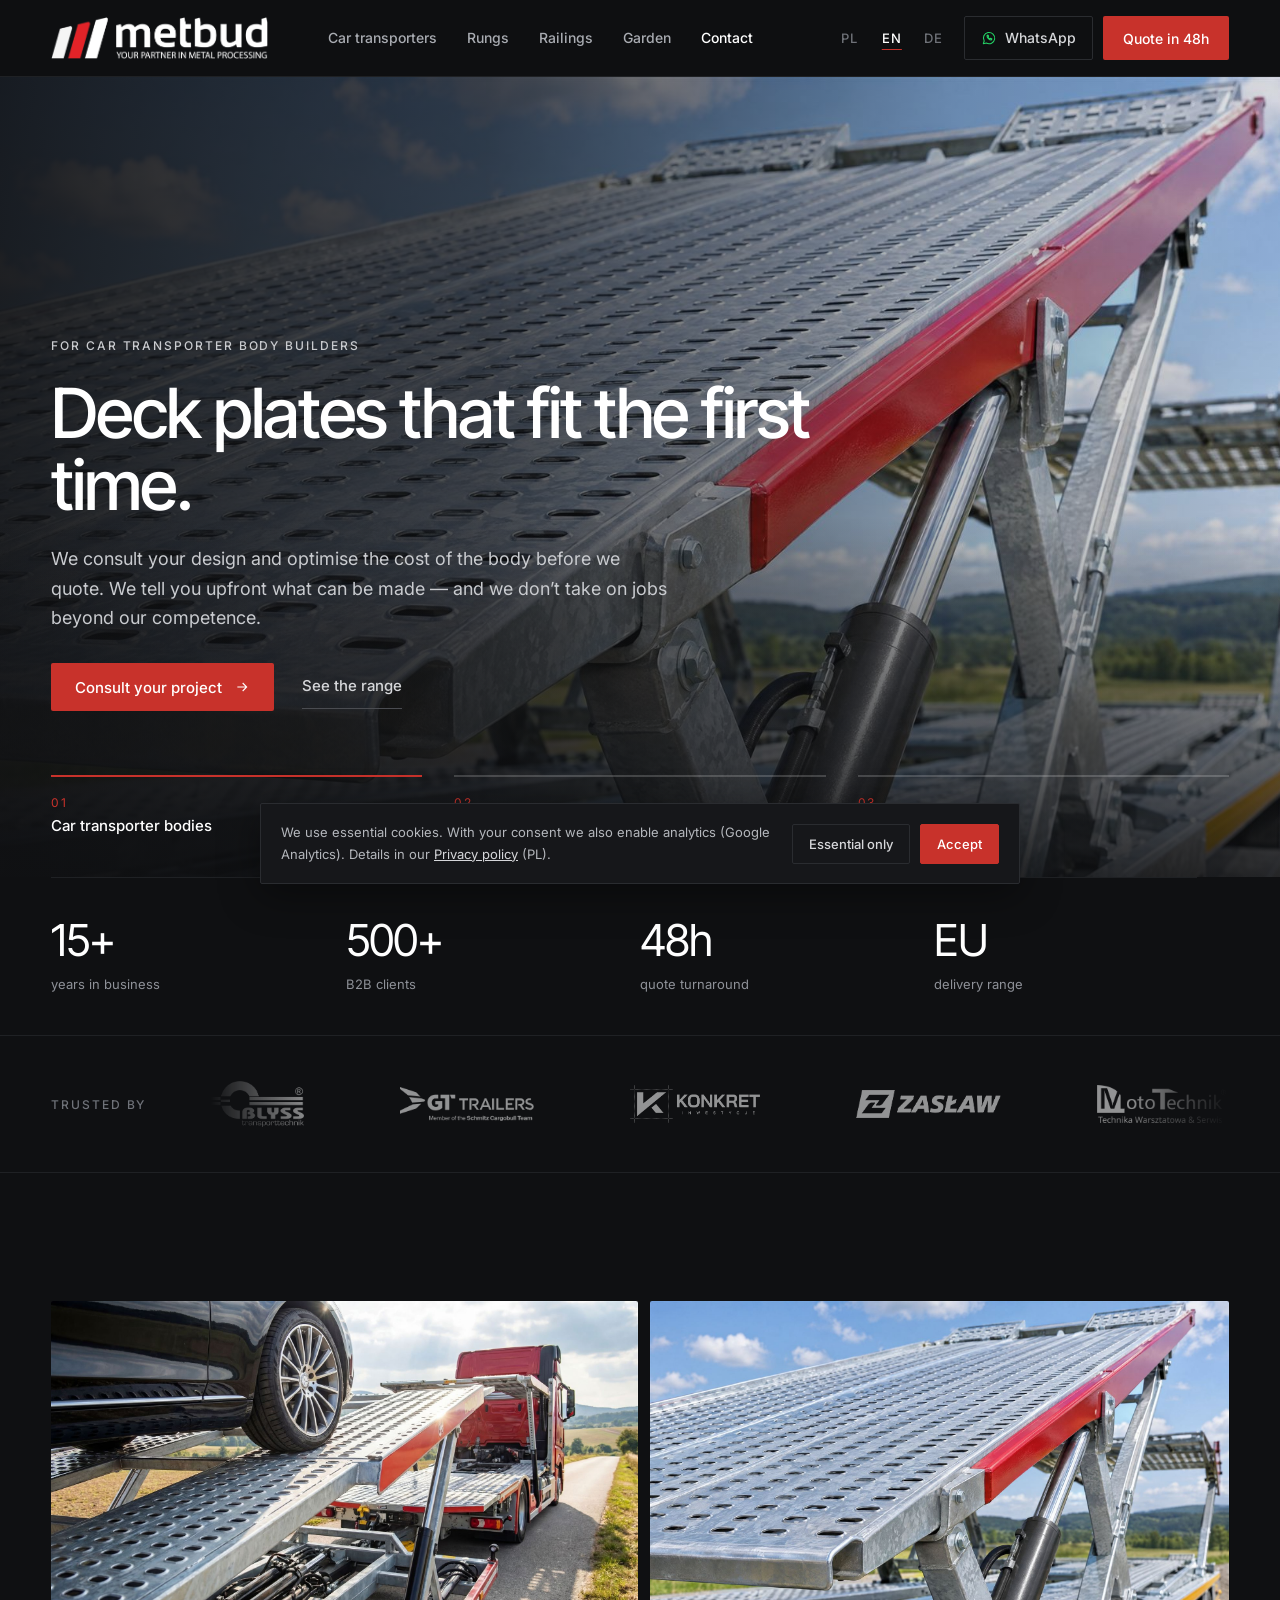
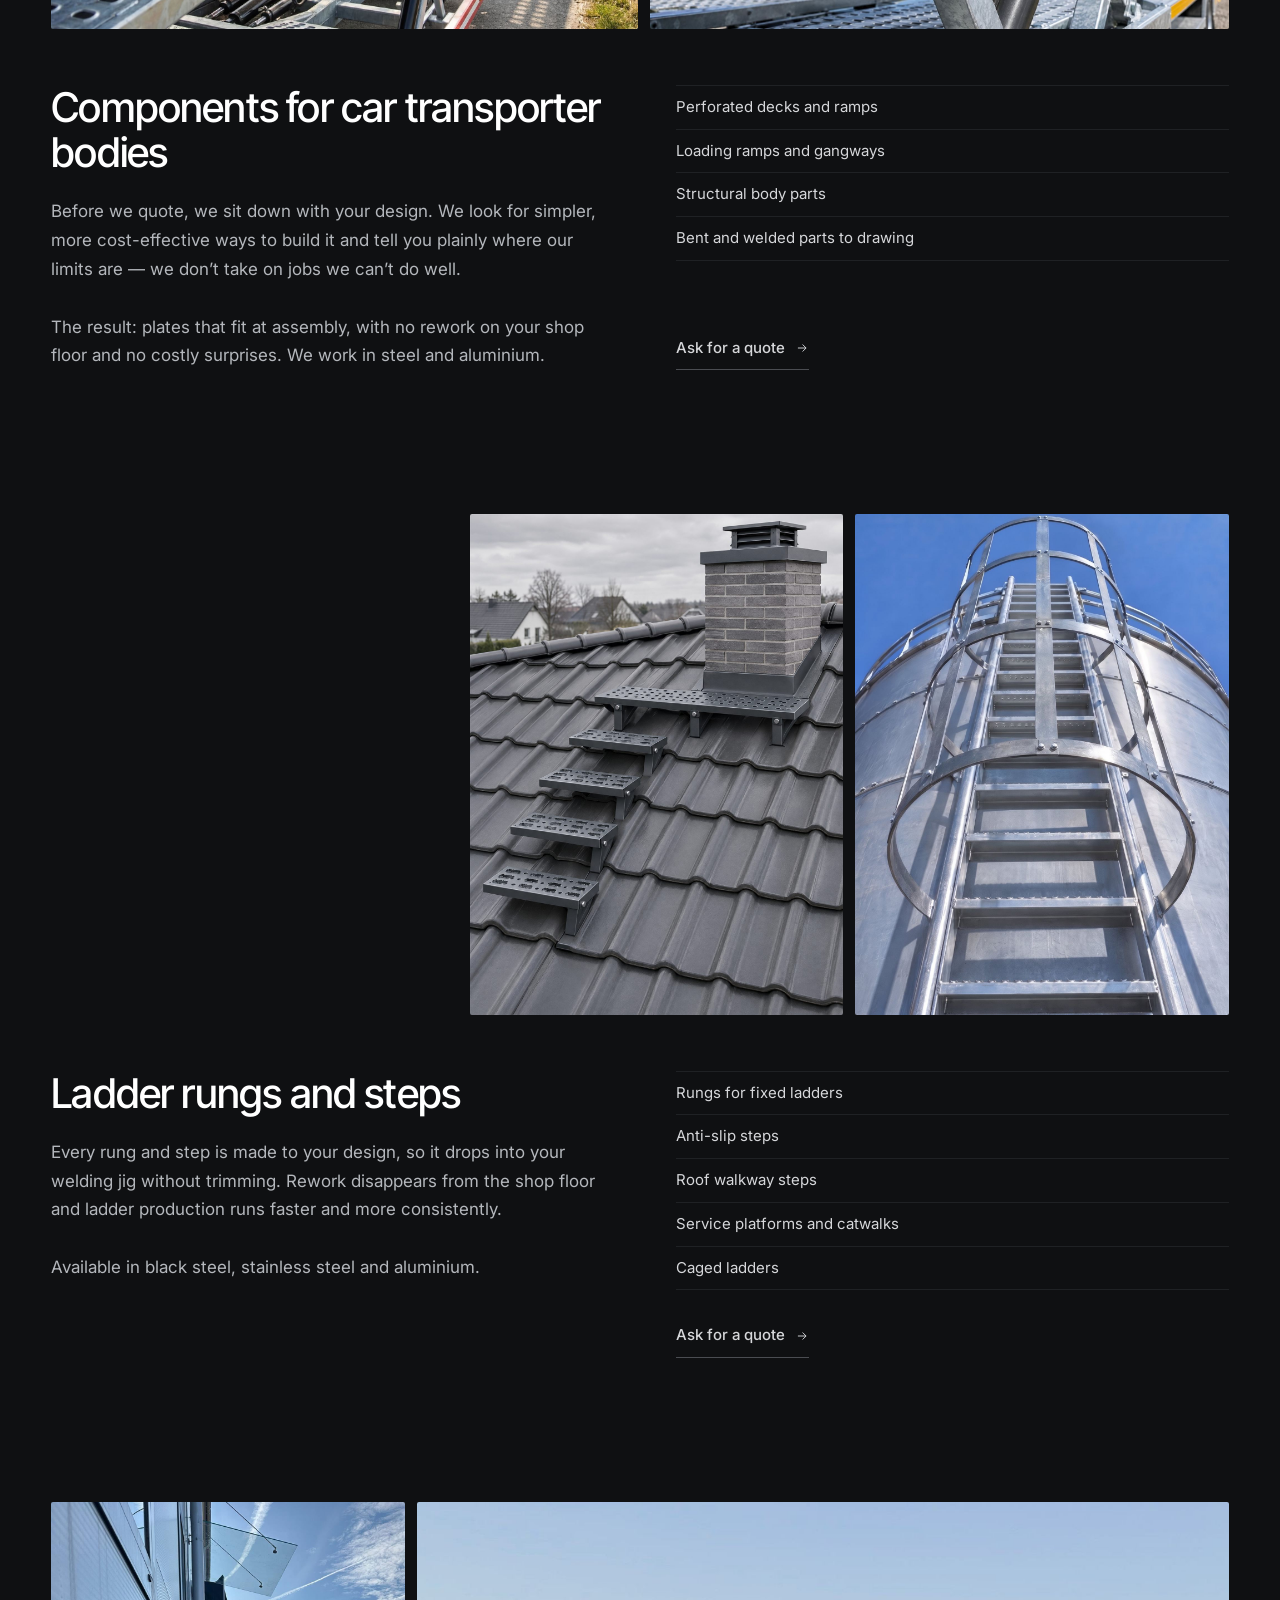
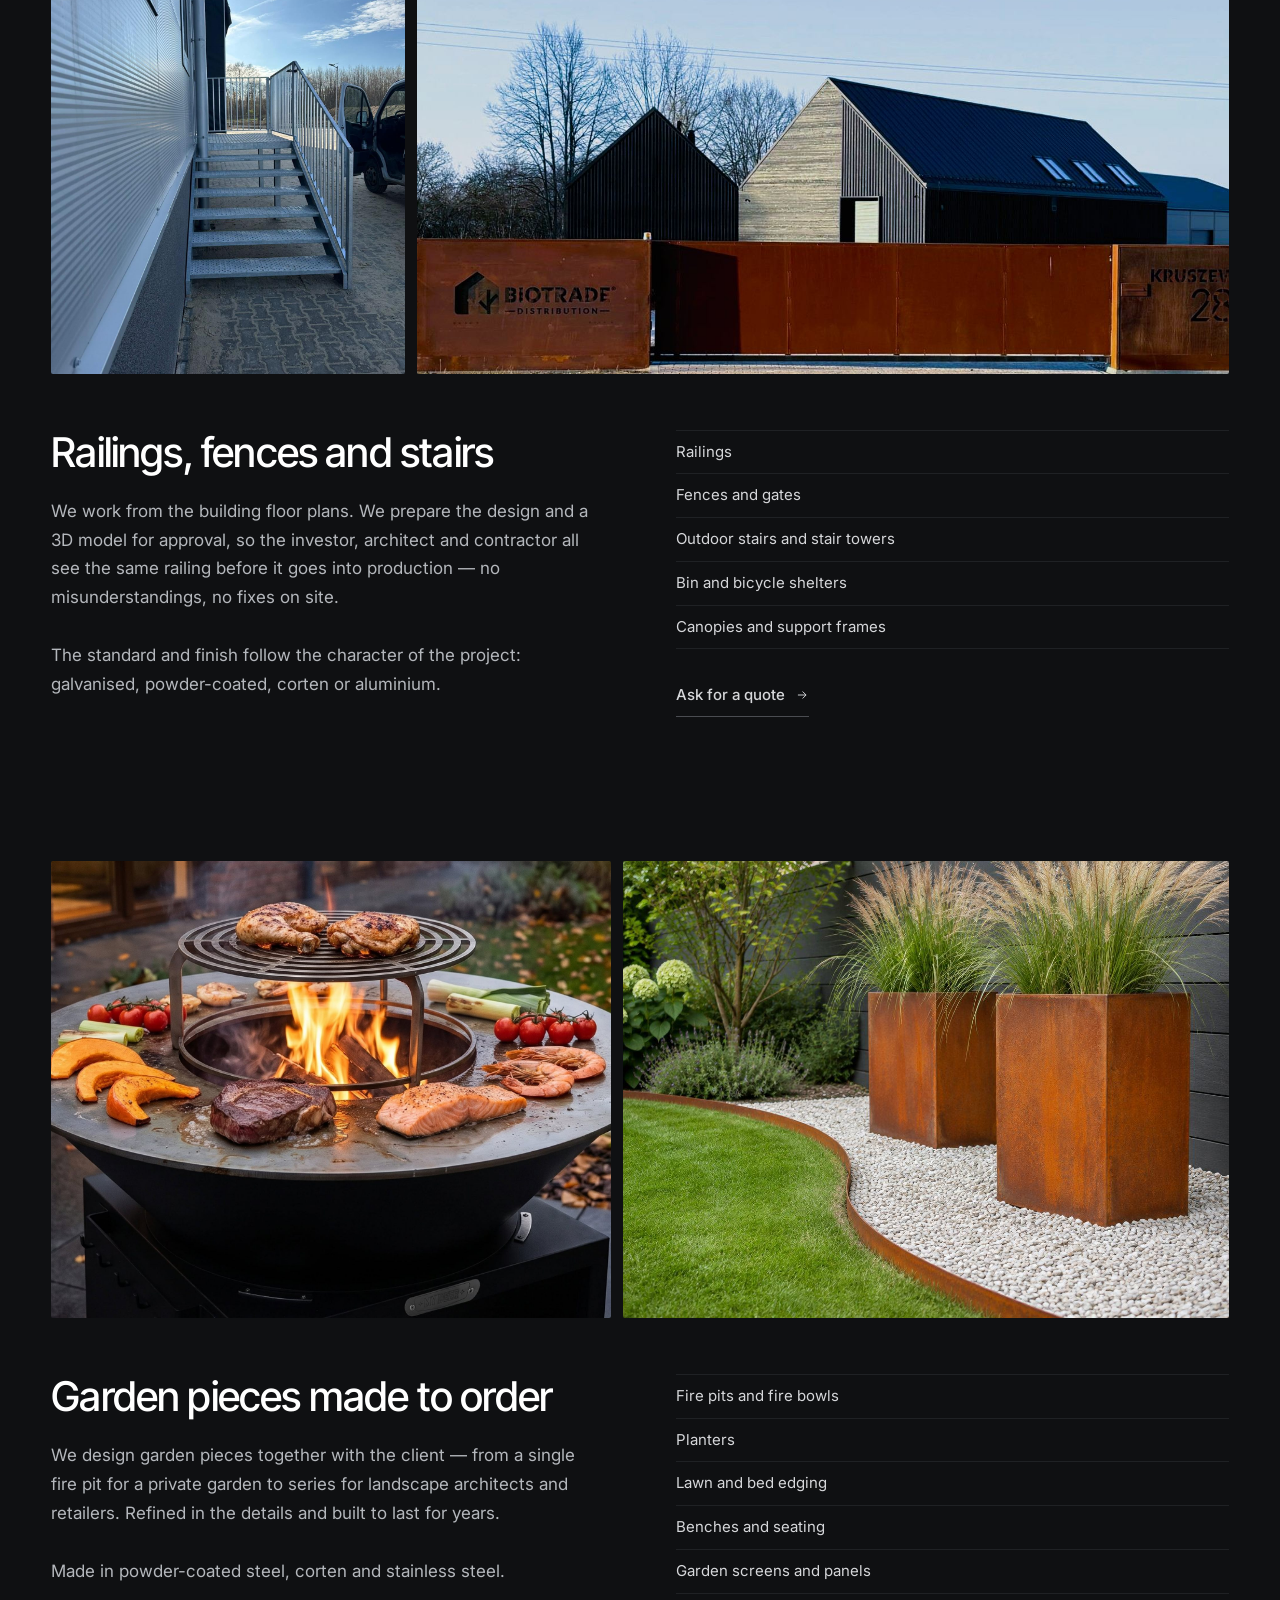
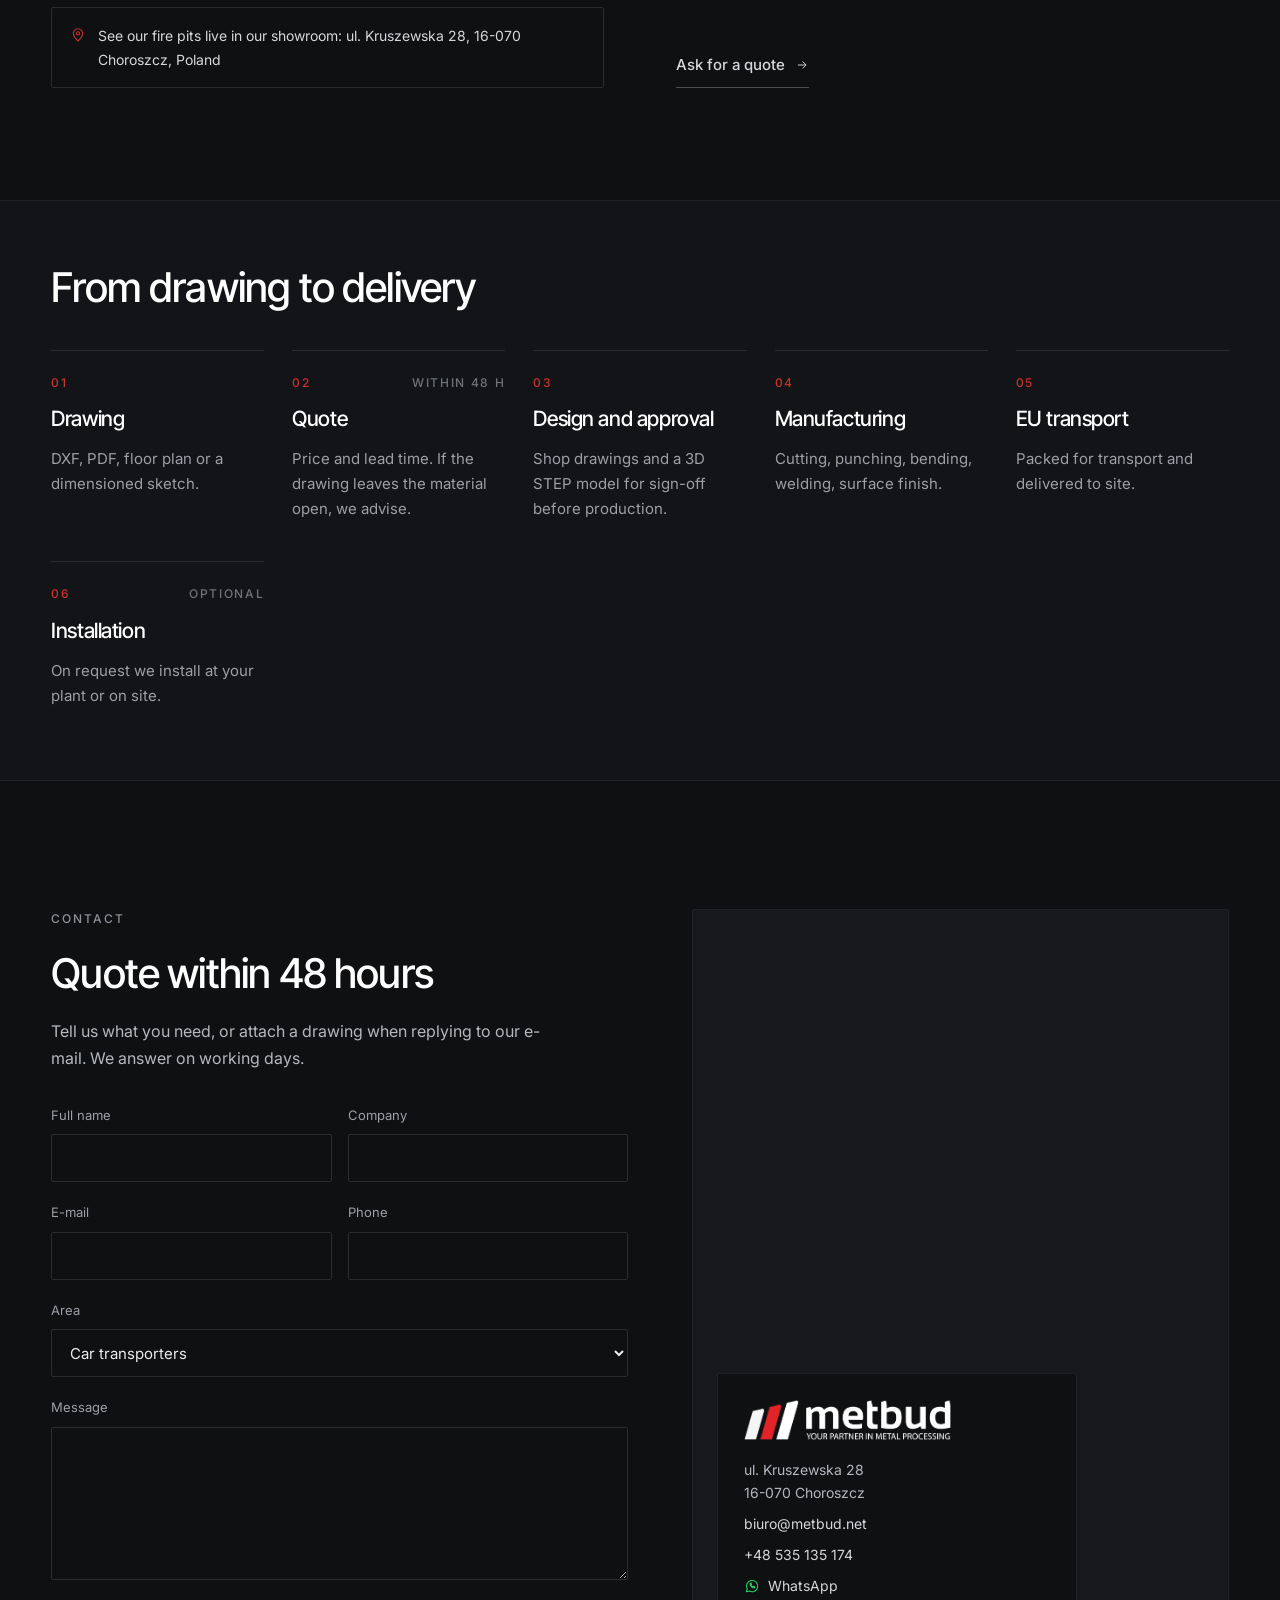
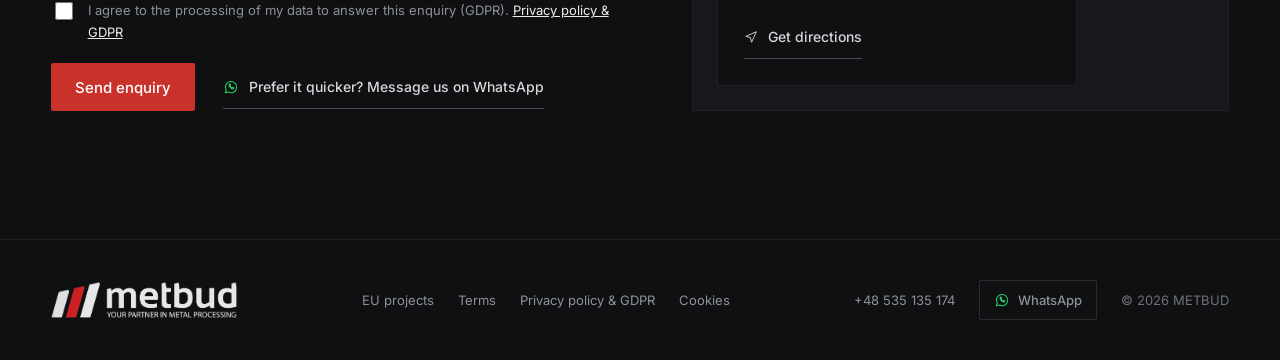
==== index.html @ e7fdaa62 "Formularz: Formspree + reCAPTCHA v3 (jak na produkcji), usun mail.php; polityka: Formspree i reCAPTC" ====
<!DOCTYPE html>
<html lang="pl">
<head>
  <meta charset="UTF-8"/>
  <!-- Google Analytics (G-5EXLF744RL) z Consent Mode: analityka uruchamia się dopiero po zgodzie w pasku cookies -->
  <script>
    window.dataLayer = window.dataLayer || [];
    function gtag(){dataLayer.push(arguments);}
    gtag('consent', 'default', {analytics_storage:'denied', ad_storage:'denied', ad_user_data:'denied', ad_personalization:'denied'});
    try { var c = JSON.parse(localStorage.getItem('metbud_consent_v1') || 'null');
      if (c) gtag('consent', 'update', {analytics_storage: c.analytics ? 'granted' : 'denied', ad_storage: c.marketing ? 'granted' : 'denied', ad_user_data: c.marketing ? 'granted' : 'denied', ad_personalization: c.marketing ? 'granted' : 'denied'}); } catch(e) {}
  </script>
  <script async src="https://www.googletagmanager.com/gtag/js?id=G-5EXLF744RL"></script>
  <script>gtag('js', new Date()); gtag('config', 'G-5EXLF744RL');</script>
  <meta name="viewport" content="width=device-width,initial-scale=1"/>
  <title>METBUD — stal i aluminium na wymiar | lawety, szczeble, balustrady</title>
  <meta name="description" content="METBUD — komponenty do zabudów autotransporterów, szczeble drabinowe i stopnie, balustrady, ogrodzenia i schody oraz akcesoria ogrodowe. Projekt, wycena w 48 h, produkcja i dostawa w UE."/>
  <link rel="canonical" href="https://www.metbud.net/"/>
  <meta property="og:title" content="METBUD — stal i aluminium na wymiar"/>
  <meta property="og:description" content="Projekt, wycena w 48 h, produkcja i dostawa w całej UE."/>
  <meta property="og:image" content="https://www.metbud.net/img/lawety-poklad.jpg"/>
  <link rel="icon" href="logo.png"/>
  <link rel="preconnect" href="https://fonts.googleapis.com"/>
  <link rel="preconnect" href="https://fonts.gstatic.com" crossorigin/>
  <link href="https://fonts.googleapis.com/css2?family=Inter:wght@400;500;600&family=Inter+Tight:wght@400;500;600&display=swap" rel="stylesheet"/>
  <link rel="stylesheet" href="assets/site.css"/>
  <script src="https://www.google.com/recaptcha/api.js?render=6Lc7iJosAAAAANJrTwhUwgh5ShpbqTwcuyPY5LGL" async defer></script>
</head>
<body>
<a class="skip" href="#main">Przejdź do treści</a>

<svg width="0" height="0" style="position:absolute" aria-hidden="true">
  <symbol id="i-wa" viewBox="0 0 24 24"><g fill="none" stroke="#25D366" stroke-width="1.6" stroke-linejoin="round"><path d="M3.5 20.5l1.3-4A8.5 8.5 0 1 1 8 19.6z"/><path d="M9 8.6c0 3 3.4 6.4 6.4 6.4l1-1.5-2-1-1 1c-1-.4-2.6-2-3-3l1-1-1-2z"/></g></symbol>
  <symbol id="i-arr" viewBox="0 0 24 24"><path d="M5 12h14M13 6l6 6-6 6" fill="none" stroke="currentColor" stroke-width="1.6"/></symbol>
</svg>

<header class="hdr">
  <div class="wrap hdr-in">
    <a href="#top" class="hdr-logo" aria-label="METBUD"><img src="img/metbud-logo-tagline.png" alt="METBUD — Your partner in metal processing" width="946" height="183"/></a>
    <nav class="nav" id="nav" aria-label="Menu">
      <a href="#lawety" data-i="nav1">Lawety</a>
      <a href="#szczeble" data-i="nav2">Szczeble</a>
      <a href="#balustrady" data-i="nav3">Balustrady</a>
      <a href="#ogrod" data-i="nav5">Ogród</a>
      <a href="#kontakt" data-i="nav4">Kontakt</a>
    </nav>
    <div class="hdr-actions">
      <div class="langs" role="group" aria-label="Język / Language">
        <button type="button" data-lang="PL" aria-pressed="true">PL</button>
        <button type="button" data-lang="EN" aria-pressed="false">EN</button>
        <button type="button" data-lang="DE" aria-pressed="false">DE</button>
      </div>
      <a href="https://wa.me/48535135174" target="_blank" rel="noopener" class="wa" aria-label="WhatsApp"><svg class="ico-wa" aria-hidden="true"><use href="#i-wa"/></svg><span>WhatsApp</span></a>
      <a href="#kontakt" class="btn" data-i="cta">Wycena 48h</a>
      <button type="button" class="burger" id="burger" aria-expanded="false" aria-controls="nav" aria-label="Menu">
        <svg width="18" height="18" viewBox="0 0 24 24" aria-hidden="true"><path d="M4 7h16M4 12h16M4 17h16" stroke="currentColor" stroke-width="1.6"/></svg>
      </button>
    </div>
  </div>
</header>

<main id="main">

<!-- HERO: slider z USP dla trzech branż -->
<section id="top" class="hero" aria-roledescription="carousel">
  <img class="hero-img on" src="img/lawety-poklad.jpg" alt="" style="object-position:center 55%" data-i-alt="hero.0.alt"/>
  <img class="hero-img" src="img/balustrady-schody.jpg" alt="" style="object-position:center 62%" data-i-alt="hero.1.alt" loading="lazy"/>
  <img class="hero-img" src="img/szczeble-drabina.jpg" alt="" style="object-position:center 40%" data-i-alt="hero.2.alt" loading="lazy"/>
  <div class="hero-sh1"></div><div class="hero-sh2"></div>
  <div class="wrap hero-in">
    <div class="slides">
      <div class="slide on" id="slide-0" role="tabpanel" aria-labelledby="tab-0">
        <div class="label" data-i="hero.0.for">Dla producentów zabudów autotransporterów</div>
        <h1 data-i="hero.0.h">Blachy, które pasują za pierwszym razem.</h1>
        <p data-i="hero.0.p">Konsultujemy projekt i optymalizujemy koszt zabudowy, zanim przygotujemy wycenę. Mówimy wprost, co da się wykonać — i nie bierzemy zleceń, które wykraczają poza nasze kompetencje.</p>
        <div class="slide-cta"><a href="#kontakt" class="btn"><span data-i="hero.0.cta">Skonsultuj projekt</span><svg width="16" height="16" aria-hidden="true"><use href="#i-arr"/></svg></a><a href="#lawety" class="lnk" data-i="cta3">Zobacz ofertę</a></div>
      </div>
      <div class="slide" id="slide-1" role="tabpanel" aria-labelledby="tab-1" aria-hidden="true">
        <div class="label" data-i="hero.1.for">Dla deweloperów i generalnych wykonawców</div>
        <h2 class="h1like" style="max-width:900px;font-size:clamp(38px,5.4vw,84px);line-height:1.04;letter-spacing:-.03em" data-i="hero.1.h">Bez niedopowiedzeń między projektem a budową.</h2>
        <p data-i="hero.1.p">Z rzutów budynku przygotowujemy projekt balustrad, schodów i klatek schodowych oraz model 3D (STEP) do akceptacji. Wszyscy widzą to samo, zanim cokolwiek trafi do produkcji.</p>
        <div class="slide-cta"><a href="#kontakt" class="btn" tabindex="-1"><span data-i="hero.1.cta">Wyślij rzuty budynku</span><svg width="16" height="16" aria-hidden="true"><use href="#i-arr"/></svg></a><a href="#balustrady" class="lnk" tabindex="-1" data-i="cta3">Zobacz ofertę</a></div>
      </div>
      <div class="slide" id="slide-2" role="tabpanel" aria-labelledby="tab-2" aria-hidden="true">
        <div class="label" data-i="hero.2.for">Dla producentów drabin, podestów i zbiorników</div>
        <h2 style="max-width:900px;font-size:clamp(38px,5.4vw,84px);line-height:1.04;letter-spacing:-.03em" data-i="hero.2.h">Stopnie gotowe pod Twój szablon spawalniczy.</h2>
        <p data-i="hero.2.p">Szczeble i stopnie robimy na wymiar Twojego projektu. Dojeżdżają gotowe do montażu — bez docinania i obróbki na hali, więc produkcja drabin idzie szybciej.</p>
        <div class="slide-cta"><a href="#kontakt" class="btn" tabindex="-1"><span data-i="hero.2.cta">Wyślij rysunek</span><svg width="16" height="16" aria-hidden="true"><use href="#i-arr"/></svg></a><a href="#szczeble" class="lnk" tabindex="-1" data-i="cta3">Zobacz ofertę</a></div>
      </div>
    </div>
    <div class="tabs" role="tablist" aria-label="Branże">
      <button type="button" class="tab" role="tab" id="tab-0" aria-controls="slide-0" aria-selected="true"><span class="n">01</span><span class="t" data-i="hero.0.tab">Zabudowy autotransporterów</span></button>
      <button type="button" class="tab" role="tab" id="tab-1" aria-controls="slide-1" aria-selected="false"><span class="n">02</span><span class="t" data-i="hero.1.tab">Balustrady dla deweloperów</span></button>
      <button type="button" class="tab" role="tab" id="tab-2" aria-controls="slide-2" aria-selected="false"><span class="n">03</span><span class="t" data-i="hero.2.tab">Szczeble i stopnie</span></button>
    </div>
  </div>
</section>

<!-- STATS -->
<section class="stats" aria-label="METBUD w liczbach">
  <div class="wrap stats-g">
    <div class="stat"><b data-i="stats.0.n">15+</b><span data-i="stats.0.l">lat na rynku</span></div>
    <div class="stat"><b data-i="stats.1.n">500+</b><span data-i="stats.1.l">klientów B2B</span></div>
    <div class="stat"><b data-i="stats.2.n">48h</b><span data-i="stats.2.l">czas wyceny</span></div>
    <div class="stat"><b data-i="stats.3.n">UE</b><span data-i="stats.3.l">zasięg dostaw</span></div>
  </div>
</section>

<!-- PARTNERS -->
<section class="partners" aria-labelledby="trust-lbl">
  <div class="wrap partners-in">
    <div class="label" id="trust-lbl" data-i="trust">Zaufali nam</div>
    <div class="marquee">
      <ul id="logos">
        <li><img src="img/partnerzy/blyss.png" alt="Blyss Transporttechnik" style="height:46px"/></li>
        <li><img src="img/partnerzy/gt-trailers.png" alt="GT Trailers" style="height:34px"/></li>
        <li><img src="img/partnerzy/konkret.png" alt="Konkret Inwestycje" style="height:38px"/></li>
        <li><img src="img/partnerzy/zaslaw.png" alt="Zasław" style="height:28px"/></li>
        <li><img src="img/partnerzy/mototechnik.png" alt="MotoTechnik" style="height:38px"/></li>
        <li><img src="img/partnerzy/biotrade.png" alt="Biotrade Distribution" style="height:34px"/></li>
        <li><img src="img/partnerzy/m-development.png" alt="M Development" style="height:28px"/></li>
        <li><img src="img/partnerzy/mydeer.png" alt="My Deer" style="height:34px"/></li>
      </ul>
    </div>
  </div>
</section>

<!-- OFERTA: LAWETY -->
<section id="lawety" class="offer wrap" aria-labelledby="h-lawety">
  <div class="offer-row">
    <div class="pics" style="flex:0 1 1792px">
      <div class="pic" style="flex:1.791 1 0;aspect-ratio:1.791"><img src="img/lawety-najazd.jpg" alt="Perforowany najazd autotransportera z kołem auta na pokładzie" data-i-alt="o1.alt1" loading="lazy"/></div>
      <div class="pic" style="flex:1.768 1 0;aspect-ratio:1.768"><img src="img/lawety-poklad.jpg" alt="Zbliżenie podniesionego pokładu autotransportera z ocynkowanych blach perforowanych z giętą krawędzią" data-i-alt="o1.alt2" loading="lazy"/></div>
    </div>
    <div class="offer-txt">
      <div class="offer-a">
        <h2 class="h2" id="h-lawety" data-i="o1.title">Komponenty do zabudów autotransporterów</h2>
        <p style="white-space:pre-line" data-i="o1.lead">Zanim przygotujemy wycenę, siadamy do projektu. Sprawdzamy, co da się wykonać prościej i taniej, i mówimy wprost, gdzie są granice naszych możliwości — dlatego nie bierzemy zleceń, których nie zrobimy dobrze.

Efekt: blachy pasują przy montażu, bez poprawek na hali i bez kosztownych niespodzianek. Pracujemy w stali i aluminium.</p>
      </div>
      <div class="offer-b">
        <ul class="items" data-list="o1.items">
          <li>Pokłady i najazdy z blach perforowanych</li><li>Rampy i trapy</li><li>Elementy konstrukcyjne zabudowy</li><li>Części gięte i spawane na rysunek</li>
        </ul>
        <a href="#kontakt" class="lnk" data-seg="Lawety i autotransportery"><span data-i="ask">Zapytaj o wycenę</span><svg width="14" height="14" aria-hidden="true"><use href="#i-arr"/></svg></a>
      </div>
    </div>
  </div>
</section>

<!-- OFERTA: SZCZEBLE -->
<section id="szczeble" class="offer rev wrap" aria-labelledby="h-szczeble">
  <div class="offer-row">
    <div class="pics" style="flex:0 1 759px">
      <div class="pic" style="flex:.7467 1 0;aspect-ratio:.7467"><img src="img/szczeble-stopnie-dach.jpg" alt="Stopnie kominiarskie i ława kominiarska z blachy antypoślizgowej na dachu przy kominie" data-i-alt="o2.alt1" loading="lazy"/></div>
      <div class="pic" style="flex:.7467 1 0;aspect-ratio:.7467"><img src="img/szczeble-drabina.jpg" alt="Przemysłowa drabina z koszem i tłoczonymi szczeblami antypoślizgowymi na silosie" data-i-alt="o2.alt2" loading="lazy"/></div>
    </div>
    <div class="offer-txt">
      <div class="offer-a">
        <h2 class="h2" id="h-szczeble" data-i="o2.title">Szczeble drabinowe i stopnie</h2>
        <p style="white-space:pre-line" data-i="o2.lead">Każdy szczebel i stopień robimy na wymiar Twojego projektu, tak by pasował do szablonu spawalniczego bez docinania. Na hali odpada obróbka, a produkcja drabin idzie szybciej i powtarzalnie.

Wykonujemy je ze stali czarnej, nierdzewnej i aluminium.</p>
      </div>
      <div class="offer-b">
        <ul class="items" data-list="o2.items">
          <li>Szczeble do drabin pionowych</li><li>Stopnie antypoślizgowe</li><li>Stopnie kominiarskie</li><li>Podesty i kładki serwisowe</li><li>Drabiny z koszem</li>
        </ul>
        <a href="#kontakt" class="lnk" data-seg="Szczeble i podesty"><span data-i="ask">Zapytaj o wycenę</span><svg width="14" height="14" aria-hidden="true"><use href="#i-arr"/></svg></a>
      </div>
    </div>
  </div>
</section>

<!-- OFERTA: BALUSTRADY -->
<section id="balustrady" class="offer wrap" aria-labelledby="h-balustrady">
  <div class="offer-row">
    <div class="pics" style="flex:0 1 1248px">
      <div class="pic" style="flex:.75 1 0;aspect-ratio:.75"><img src="img/balustrady-schody.jpg" alt="Ocynkowane schody zewnętrzne z balustradą przy budynku" data-i-alt="o3.alt1" loading="lazy"/></div>
      <div class="pic" style="flex:1.723 1 0;aspect-ratio:1.723"><img src="img/balustrady-ogrodzenie.jpg" alt="Ogrodzenie i brama przesuwna ze stali corten" data-i-alt="o3.alt2" loading="lazy"/></div>
    </div>
    <div class="offer-txt">
      <div class="offer-a">
        <h2 class="h2" id="h-balustrady" data-i="o3.title">Balustrady, ogrodzenia i schody</h2>
        <p style="white-space:pre-line" data-i="o3.lead">Pracujemy na rzutach budynku. Przygotowujemy projekt i model 3D do akceptacji, więc inwestor, architekt i wykonawca widzą tę samą balustradę, zanim trafi do produkcji — bez niedopowiedzeń i poprawek na budowie.

Standard i wykończenie dobieramy do charakteru inwestycji: stal ocynkowana, malowana proszkowo, corten lub aluminium.</p>
      </div>
      <div class="offer-b">
        <ul class="items" data-list="o3.items">
          <li>Balustrady</li><li>Ogrodzenia i bramy</li><li>Schody zewnętrzne i klatki schodowe</li><li>Wiaty śmietnikowe i rowerowe</li><li>Daszki i konstrukcje wsporcze</li>
        </ul>
        <a href="#kontakt" class="lnk" data-seg="Balustrady i schody"><span data-i="ask">Zapytaj o wycenę</span><svg width="14" height="14" aria-hidden="true"><use href="#i-arr"/></svg></a>
      </div>
    </div>
  </div>
</section>

<!-- OFERTA: OGRÓD -->
<section id="ogrod" class="offer rev wrap" aria-labelledby="h-ogrod">
  <div class="offer-row">
    <div class="pics" style="flex:0 1 1442px">
      <div class="pic" style="flex:1.226 1 0;aspect-ratio:1.226"><img src="img/ogrod-palenisko.jpg" alt="Palenisko MyDeer z płytą grillową i rusztem, z ogniem i potrawami na płycie" data-i-alt="o4.alt1" loading="lazy"/></div>
      <div class="pic" style="flex:1.327 1 0;aspect-ratio:1.327"><img src="img/ogrod-donice.jpg" alt="Donice i obrzeże trawnika z cortenu w nowoczesnym ogrodzie" data-i-alt="o4.alt2" loading="lazy"/></div>
    </div>
    <div class="offer-txt">
      <div class="offer-a">
        <h2 class="h2" id="h-ogrod" data-i="o4.title">Akcesoria ogrodowe na zamówienie</h2>
        <p style="white-space:pre-line" data-i="o4.lead">Elementy ogrodowe projektujemy razem z klientem — od pojedynczego paleniska do prywatnego ogrodu po serie dla architektów krajobrazu i sklepów. Dopracowane w detalu i robione z myślą o latach użytkowania.

Wykonujemy je ze stali malowanej proszkowo, cortenu i stali nierdzewnej.</p>
        <div class="note"><svg width="16" height="16" viewBox="0 0 24 24" fill="none" stroke="#C8322B" stroke-width="1.6" aria-hidden="true" style="flex:none;margin-top:3px"><path d="M12 21s-7-6.2-7-11.5A7 7 0 0 1 19 9.5C19 14.8 12 21 12 21z"/><circle cx="12" cy="9.5" r="2.5"/></svg><span data-i="o4.note">Paleniska zobaczysz na żywo w naszym showroomie: ul. Kruszewska 28, 16-070 Choroszcz</span></div>
      </div>
      <div class="offer-b">
        <ul class="items" data-list="o4.items">
          <li>Paleniska i misy ogniowe</li><li>Donice</li><li>Obrzeża trawnikowe i rabatowe</li><li>Ławy i siedziska</li><li>Osłony i panele ogrodowe</li>
        </ul>
        <a href="#kontakt" class="lnk" data-seg="Ogród i corten"><span data-i="ask">Zapytaj o wycenę</span><svg width="14" height="14" aria-hidden="true"><use href="#i-arr"/></svg></a>
      </div>
    </div>
  </div>
</section>

<!-- PROCES -->
<section class="process" aria-labelledby="h-proc">
  <div class="wrap">
    <h2 class="h2" id="h-proc" data-i="procH">Od rysunku do dostawy</h2>
    <ol class="steps">
      <li class="step"><div class="step-top"><span class="n">01</span><span class="tm" data-i="proc.0.time"></span></div><h3 data-i="proc.0.h">Rysunek</h3><p data-i="proc.0.d">DXF, PDF, rzut budynku lub szkic z wymiarami.</p></li>
      <li class="step"><div class="step-top"><span class="n">02</span><span class="tm" data-i="proc.1.time">do 48 h</span></div><h3 data-i="proc.1.h">Wycena</h3><p data-i="proc.1.d">Cena i termin. Jeśli rysunek nie określa materiału — doradzimy.</p></li>
      <li class="step"><div class="step-top"><span class="n">03</span><span class="tm" data-i="proc.2.time"></span></div><h3 data-i="proc.2.h">Projekt i akceptacja</h3><p data-i="proc.2.d">Projekt warsztatowy i model 3D (STEP) do zatwierdzenia przed produkcją.</p></li>
      <li class="step"><div class="step-top"><span class="n">04</span><span class="tm" data-i="proc.3.time"></span></div><h3 data-i="proc.3.h">Wykonanie</h3><p data-i="proc.3.d">Cięcie, perforacja, gięcie, spawanie, wykończenie powierzchni.</p></li>
      <li class="step"><div class="step-top"><span class="n">05</span><span class="tm" data-i="proc.4.time"></span></div><h3 data-i="proc.4.h">Transport UE</h3><p data-i="proc.4.d">Pakowanie pod transport i dostawa na miejsce.</p></li>
      <li class="step"><div class="step-top"><span class="n">06</span><span class="tm" data-i="proc.5.time">opcjonalnie</span></div><h3 data-i="proc.5.h">Montaż</h3><p data-i="proc.5.d">Na życzenie montujemy u klienta lub na budowie.</p></li>
    </ol>
  </div>
</section>

<!-- KONTAKT: formularz (mail.php, bez zmian w konfiguracji) + mapa -->
<section id="kontakt" class="contact wrap" aria-labelledby="h-kontakt">
  <div class="contact-row">
    <div class="contact-a">
      <div class="label" data-i="nav4">Kontakt</div>
      <h2 class="h2" id="h-kontakt" data-i="formH">Wycena w 48 godzin</h2>
      <p data-i="formP">Opisz, czego potrzebujesz, lub dołącz rysunek w odpowiedzi na nasz e-mail. Odpowiadamy w dni robocze.</p>
      <form id="cform" class="form" onsubmit="submitForm(event)" novalidate>
        <label class="ff"><span data-i="fName">Imię i nazwisko</span><input type="text" name="name" autocomplete="name" required/></label>
        <label class="ff"><span data-i="fCompany">Firma</span><input type="text" name="company" autocomplete="organization" required/></label>
        <label class="ff"><span>E-mail</span><input type="email" name="email" autocomplete="email" required/></label>
        <label class="ff"><span data-i="fPhone">Telefon</span><input type="tel" name="phone" autocomplete="tel"/></label>
        <label class="ff full"><span data-i="fSeg">Obszar</span>
          <select name="subject" id="f-subject">
            <option value="Lawety i autotransportery" data-i="o1.tag">Lawety i autotransportery</option>
            <option value="Szczeble i podesty" data-i="o2.tag">Szczeble i podesty</option>
            <option value="Balustrady i schody" data-i="o3.tag">Balustrady i schody</option>
            <option value="Ogród i corten" data-i="o4.tag">Ogród i corten</option>
          </select>
        </label>
        <input type="text" name="_gotcha" tabindex="-1" autocomplete="off" aria-hidden="true" style="position:absolute;left:-9999px;width:1px;height:1px" />
        <label class="ff full"><span data-i="fMsg">Wiadomość</span><textarea name="message" rows="5" required></textarea></label>
        <label class="consent"><input type="checkbox" name="rodo" value="tak" required/><span><span data-i="fRodo">Wyrażam zgodę na przetwarzanie danych w celu udzielenia odpowiedzi (RODO).</span> <a href="polityka-prywatnosci/" data-i="privacy">Polityka prywatności i RODO</a></span></label>
        <div class="form-actions">
          <button type="submit" class="btn form-btn" data-i="fSend">Wyślij zapytanie</button>
          <a href="https://wa.me/48535135174" target="_blank" rel="noopener" class="lnk" style="font-size:14px"><svg class="ico-wa" aria-hidden="true"><use href="#i-wa"/></svg><span data-i="waAlt">Wolisz szybciej? Napisz na WhatsApp</span></a>
        </div>
      </form>
    </div>
    <div class="map">
      <iframe src="https://maps.google.com/maps?q=Kruszewska+28,+16-070+Choroszcz&output=embed&z=15" allowfullscreen loading="lazy" referrerpolicy="no-referrer-when-downgrade" title="METBUD — mapa dojazdu: Kruszewska 28, Choroszcz"></iframe>
      <div class="map-card">
        <img src="img/metbud-logo-tagline.png" alt="METBUD — Your partner in metal processing" width="946" height="183"/>
        <div style="color:var(--muted)">ul. Kruszewska 28<br/>16-070 Choroszcz</div>
        <a href="mailto:biuro@metbud.net">biuro@metbud.net</a>
        <a href="tel:+48535135174">+48 535 135 174</a>
        <a href="https://wa.me/48535135174" target="_blank" rel="noopener" style="display:inline-flex;align-items:center;gap:8px"><svg class="ico-wa" aria-hidden="true"><use href="#i-wa"/></svg>WhatsApp</a>
        <a href="https://www.google.com/maps/dir/?api=1&destination=Kruszewska+28,+16-070+Choroszcz" target="_blank" rel="noopener" class="lnk"><svg width="14" height="14" viewBox="0 0 24 24" fill="none" stroke="currentColor" stroke-width="1.6" aria-hidden="true"><path d="M3 11l18-8-8 18-2-8-8-2z"/></svg><span data-i="route">Prowadź do nas</span></a>
      </div>
    </div>
  </div>
</section>

</main>

<footer class="ftr">
  <div class="wrap ftr-in">
    <img src="img/metbud-logo-tagline.png" alt="METBUD — Your partner in metal processing" width="946" height="183"/>
    <div class="ftr-links">
      <a href="projekty/" data-i="eu">Projekty UE</a>
      <a href="regulamin/" data-i="terms">Regulamin</a>
      <a href="polityka-prywatnosci/" data-i="privacy">Polityka prywatności i RODO</a>
      <button type="button" class="ck-open">Cookies</button>
    </div>
    <div class="ftr-contact">
      <a href="tel:+48535135174">+48 535 135 174</a>
      <a href="https://wa.me/48535135174" target="_blank" rel="noopener" class="wa"><svg class="ico-wa" aria-hidden="true"><use href="#i-wa"/></svg>WhatsApp</a>
      <span>© <span id="yr">2026</span> METBUD</span>
    </div>
  </div>
</footer>

<div class="ck" id="ck" hidden role="region" aria-label="Cookies">
  <p id="ck-txt">Używamy niezbędnych plików cookies. Za Twoją zgodą włączymy też analitykę (Google Analytics). Szczegóły w <a href="polityka-prywatnosci/#cookies">Polityce prywatności</a>.</p>
  <div class="ck-btns"><button type="button" id="ck-no">Tylko niezbędne</button><button type="button" class="ck-yes" id="ck-yes">Akceptuję</button></div>
</div>

<script src="assets/i18n.js"></script>
<script>
/* ── Język ─────────────────────────────────────── */
var T = window.METBUD_T, LANG = 'PL';
function get(o, path){ return path.split('.').reduce(function(a,k){ return a == null ? a : a[k]; }, o); }
var MSG = {
  PL:{sending:'Wysyłanie…', ok:'✓ Wysłano — odezwiemy się w ciągu 48 h', err:'Błąd — napisz na biuro@metbud.net', req:'Uzupełnij wymagane pola i zaznacz zgodę.', ck:'Używamy niezbędnych plików cookies. Za Twoją zgodą włączymy też analitykę (Google Analytics). Szczegóły w <a href="polityka-prywatnosci/#cookies">Polityce prywatności</a>.', ckNo:'Tylko niezbędne', ckYes:'Akceptuję'},
  EN:{sending:'Sending…', ok:'✓ Sent — we will reply within 48 h', err:'Error — please email biuro@metbud.net', req:'Please fill in the required fields and tick the consent.', ck:'We use essential cookies. With your consent we also enable analytics (Google Analytics). Details in our <a href="polityka-prywatnosci/#cookies">Privacy policy</a> (PL).', ckNo:'Essential only', ckYes:'Accept'},
  DE:{sending:'Wird gesendet…', ok:'✓ Gesendet — Antwort innerhalb von 48 h', err:'Fehler — bitte an biuro@metbud.net schreiben', req:'Bitte Pflichtfelder ausfüllen und Einwilligung bestätigen.', ck:'Wir verwenden notwendige Cookies. Mit Ihrer Einwilligung aktivieren wir auch Analysen (Google Analytics). Details in der <a href="polityka-prywatnosci/#cookies">Datenschutzerklärung</a> (PL).', ckNo:'Nur notwendige', ckYes:'Akzeptieren'}
};
function setLang(l){
  if (!T[l]) l = 'PL'; LANG = l; var t = T[l];
  document.documentElement.lang = l.toLowerCase();
  document.querySelectorAll('[data-i]').forEach(function(el){ var v = get(t, el.getAttribute('data-i')); if (v != null) el.textContent = v; });
  document.querySelectorAll('[data-i-alt]').forEach(function(el){ var v = get(t, el.getAttribute('data-i-alt')); if (v != null) el.alt = v; });
  document.querySelectorAll('[data-list]').forEach(function(ul){ var arr = get(t, ul.getAttribute('data-list')); if (!arr) return;
    ul.innerHTML = ''; arr.forEach(function(s){ var li = document.createElement('li'); li.textContent = s; ul.appendChild(li); }); });
  document.querySelectorAll('.langs button').forEach(function(b){ b.setAttribute('aria-pressed', b.dataset.lang === l ? 'true' : 'false'); });
  document.getElementById('ck-txt').innerHTML = MSG[l].ck; document.getElementById('ck-no').textContent = MSG[l].ckNo; document.getElementById('ck-yes').textContent = MSG[l].ckYes;
  try { localStorage.setItem('metbud_lang', l); } catch(e){}
}
document.querySelectorAll('.langs button').forEach(function(b){ b.addEventListener('click', function(){ setLang(b.dataset.lang); }); });
(function(){ var l = null; try { l = localStorage.getItem('metbud_lang'); } catch(e){}
  if (!l) { var n = (navigator.language || 'pl').slice(0,2).toUpperCase(); l = n === 'DE' ? 'DE' : (n === 'PL' ? 'PL' : 'EN'); }
  if (l !== 'PL') setLang(l); })();

/* ── Slider USP ────────────────────────────────── */
(function(){
  var cur = 0, paused = false, imgs = document.querySelectorAll('.hero-img'), slides = document.querySelectorAll('.slide'), tabs = document.querySelectorAll('.tab');
  function show(i){ cur = i;
    imgs.forEach(function(el,k){ el.classList.toggle('on', k === i); });
    slides.forEach(function(el,k){ var on = k === i; el.classList.toggle('on', on); el.setAttribute('aria-hidden', on ? 'false' : 'true');
      el.querySelectorAll('a').forEach(function(a){ a.tabIndex = on ? 0 : -1; }); });
    tabs.forEach(function(el,k){ el.setAttribute('aria-selected', k === i ? 'true' : 'false'); }); }
  tabs.forEach(function(el,k){ el.addEventListener('click', function(){ paused = true; show(k); }); });
  if (!window.matchMedia('(prefers-reduced-motion: reduce)').matches)
    setInterval(function(){ if (!paused && !document.hidden) show((cur + 1) % slides.length); }, 8000);
})();

/* ── Logotypy: duplikat listy dla płynnej pętli ── */
(function(){ var ul = document.getElementById('logos'); ul.innerHTML += ul.innerHTML.replace(/<img /g, '<img aria-hidden="true" '); })();

/* ── Menu mobilne + aktywna sekcja ─────────────── */
(function(){
  var b = document.getElementById('burger'), nav = document.getElementById('nav');
  b.addEventListener('click', function(){ var o = nav.classList.toggle('open'); b.setAttribute('aria-expanded', o ? 'true' : 'false'); });
  nav.querySelectorAll('a').forEach(function(a){ a.addEventListener('click', function(){ nav.classList.remove('open'); b.setAttribute('aria-expanded','false'); }); });
  var links = nav.querySelectorAll('a[href^="#"]');
  var io = new IntersectionObserver(function(es){ es.forEach(function(e){ if (e.isIntersecting) links.forEach(function(a){ a.classList.toggle('on', a.getAttribute('href') === '#' + e.target.id); }); }); }, {rootMargin:'-40% 0px -55% 0px'});
  ['lawety','szczeble','balustrady','ogrod','kontakt'].forEach(function(id){ var s = document.getElementById(id); if (s) io.observe(s); });
  /* „Zapytaj o wycenę” ustawia obszar w formularzu */
  document.querySelectorAll('[data-seg]').forEach(function(a){ a.addEventListener('click', function(){ document.getElementById('f-subject').value = a.dataset.seg; }); });
  document.getElementById('yr').textContent = new Date().getFullYear();
})();

/* ── Formularz: Formspree + reCAPTCHA v3 (konfiguracja jak dotychczas) ── */
var FORMSPREE = 'https://formspree.io/f/xwvwpjry', RECAPTCHA_KEY = '6Lc7iJosAAAAANJrTwhUwgh5ShpbqTwcuyPY5LGL';
function submitForm(e){
  e.preventDefault();
  var form = e.target, btn = form.querySelector('.form-btn'), m = MSG[LANG];
  if (!form.checkValidity()) { form.reportValidity(); return; }
  btn.textContent = m.sending; btn.disabled = true;
  var data = new FormData(form);
  data.append('_subject', 'Zapytanie ze strony metbud.net — ' + (data.get('subject') || '') + ' — ' + (data.get('company') || data.get('name')));
  data.append('_language', LANG);
  function fail(){ btn.textContent = m.err; btn.disabled = false; }
  function send(){
    fetch(FORMSPREE, { method:'POST', body:data, headers:{ 'Accept':'application/json' } })
      .then(function(r){ if (r.ok) { btn.textContent = m.ok; btn.style.background = '#1a6640'; form.reset(); if (window.gtag) gtag('event','generate_lead',{form:'kontakt'}); } else fail(); })
      .catch(fail);
  }
  if (window.grecaptcha && grecaptcha.ready) {
    grecaptcha.ready(function(){ grecaptcha.execute(RECAPTCHA_KEY, {action:'submit'}).then(function(token){ data.append('g-recaptcha-response', token); send(); }, send); });
  } else send();
}

/* ── Cookies + Consent Mode ────────────────────── */
(function(){
  var KEY = 'metbud_consent_v1', bar = document.getElementById('ck');
  function save(an){ var p = {essential:true, analytics:an, marketing:false, ts:Date.now()};
    try { localStorage.setItem(KEY, JSON.stringify(p)); } catch(e){}
    gtag('consent','update',{analytics_storage: an ? 'granted' : 'denied'}); bar.hidden = true; }
  var has = null; try { has = localStorage.getItem(KEY); } catch(e){}
  if (!has) bar.hidden = false;
  document.getElementById('ck-yes').addEventListener('click', function(){ save(true); });
  document.getElementById('ck-no').addEventListener('click', function(){ save(false); });
  document.querySelectorAll('.ck-open').forEach(function(b){ b.addEventListener('click', function(){ bar.hidden = false; }); });
})();
</script>
</body>
</html>
---- assets/site.css ----
/* METBUD — shared styles (index, projekty, regulamin, polityka) */
:root{
  --bg:#0F1012; --bg2:#131417; --surface:#17181B; --line:#1F2124; --line2:#2A2C30;
  --text:#ECECEC; --soft:#D6D7DA; --muted:#B4B7BC; --dim:#8E9198; --faint:#6F7279;
  --accent:#C8322B; --accent-h:#A92821; --wa:#25D366;
  --pad:clamp(16px,4vw,64px); --max:1440px;
}
*{box-sizing:border-box}
html{scroll-behavior:smooth;scroll-padding-top:84px}
body{margin:0;background:var(--bg);color:var(--text);font-family:'Inter',system-ui,sans-serif;font-size:16px;line-height:1.65;-webkit-font-smoothing:antialiased}
img{max-width:100%}
a{color:var(--text)}a:hover{color:#fff}
h1,h2,h3{font-family:'Inter Tight',sans-serif;font-weight:500;letter-spacing:-.02em;color:#fff;margin:0}
.wrap{max-width:var(--max);margin:0 auto;padding-left:var(--pad);padding-right:var(--pad)}
.label{font-size:12px;font-weight:500;letter-spacing:.16em;text-transform:uppercase;color:var(--dim)}
.h2{font-size:clamp(30px,3.2vw,46px);line-height:1.1}
.skip{position:absolute;left:-999px;top:8px;background:#fff;color:#000;padding:8px 12px;z-index:100}
.skip:focus{left:8px}

/* buttons */
.btn{display:inline-flex;align-items:center;gap:12px;min-height:48px;padding:0 24px;border:0;border-radius:2px;background:var(--accent);color:#fff;text-decoration:none;font:500 15px 'Inter',sans-serif;cursor:pointer;transition:background-color .3s ease}
.btn:hover{background:var(--accent-h);color:#fff}
.btn[disabled]{opacity:.8;cursor:default}
.lnk{display:inline-flex;align-items:center;gap:10px;min-height:44px;color:var(--soft);text-decoration:none;font-size:15px;font-weight:500;border-bottom:1px solid #4A4C51;transition:color .25s ease,border-color .25s ease}
.lnk:hover{color:#fff;border-color:var(--text)}
.wa{display:inline-flex;align-items:center;gap:8px;min-height:44px;padding:0 16px;border-radius:2px;border:1px solid var(--line2);color:var(--soft);text-decoration:none;font-size:14px;font-weight:500;transition:border-color .3s ease,color .3s ease}
.wa:hover{border-color:var(--wa);color:#fff}
.ico-wa{width:16px;height:16px;flex:none}

/* header */
.hdr{position:sticky;top:0;z-index:50;background:rgba(15,16,18,.86);-webkit-backdrop-filter:blur(14px);backdrop-filter:blur(14px);border-bottom:1px solid var(--line)}
.hdr-in{min-height:76px;display:flex;align-items:center;gap:24px}
.hdr-logo{display:inline-flex;align-items:center;min-height:44px}
.hdr-logo img{display:block;height:42px;width:auto}
.nav{display:flex;gap:30px;margin-left:36px;flex:1 1 auto;font-size:14px;font-weight:500}
.nav a{color:#A9ACB2;text-decoration:none;transition:color .25s ease}
.nav a:hover,.nav a.on{color:#fff}
.langs{display:flex;gap:2px}
.langs button{min-width:40px;min-height:44px;padding:0 6px;border:0;background:transparent;cursor:pointer;font:500 13px 'Inter',sans-serif;letter-spacing:.08em;color:var(--faint)}
.langs button[aria-pressed="true"]{color:#fff;text-decoration:underline;text-underline-offset:6px;text-decoration-color:var(--accent)}
.hdr-actions{display:flex;align-items:center;gap:10px}
.hdr .btn{min-height:44px;padding:0 20px;font-size:14px}
.burger{display:none;width:44px;height:44px;border:1px solid var(--line2);border-radius:2px;background:transparent;color:#fff;cursor:pointer;align-items:center;justify-content:center}
@media (max-width:1100px){
  .nav{display:none;position:absolute;top:100%;left:0;right:0;flex-direction:column;gap:0;margin:0;padding:8px var(--pad) 20px;background:var(--bg);border-bottom:1px solid var(--line)}
  .nav.open{display:flex}
  .nav a{padding:12px 0;border-bottom:1px solid var(--line);font-size:16px}
  .burger{display:inline-flex}
  .hdr-in{gap:12px}
  .hdr-actions{margin-left:auto}
}
@media (max-width:640px){
  .hdr-logo img{height:32px}
  .hdr .wa span,.hdr .btn-txt-long{display:none}
  .hdr .btn{padding:0 14px}
}

/* hero slider */
.hero{position:relative;min-height:min(800px,92vh);overflow:hidden;display:flex;flex-direction:column;justify-content:flex-end}
.hero-img{position:absolute;inset:0;width:100%;height:100%;object-fit:cover;opacity:0;transform:scale(1.05);transition:opacity 1.4s ease,transform 9s ease-out}
.hero-img.on{opacity:1;transform:scale(1)}
.hero-sh1{position:absolute;inset:0;background:linear-gradient(90deg,rgba(15,16,18,.92) 0%,rgba(15,16,18,.72) 38%,rgba(15,16,18,.25) 75%,rgba(15,16,18,.10) 100%)}
.hero-sh2{position:absolute;inset:0;background:linear-gradient(180deg,rgba(15,16,18,0) 55%,rgba(15,16,18,.85) 100%)}
.hero-in{position:relative;width:100%;padding-top:120px;display:flex;flex-direction:column;gap:64px}
.slides{display:grid}
.slide{grid-area:1/1;display:flex;flex-direction:column;gap:22px;opacity:0;transform:translateY(10px);visibility:hidden;pointer-events:none;transition:opacity .9s ease,transform .9s ease,visibility 0s linear .9s}
.slide.on{opacity:1;transform:none;visibility:visible;pointer-events:auto;transition:opacity .9s ease .25s,transform .9s ease .25s,visibility 0s}
.slide .label{color:#C9CBCF}
.slide h1{max-width:900px;font-size:clamp(38px,5.4vw,84px);line-height:1.04;letter-spacing:-.03em}
.slide p{margin:0;max-width:620px;font-size:18px;color:#C9CBCF}
.slide-cta{display:flex;gap:28px;flex-wrap:wrap;align-items:center;padding-top:8px}
.tabs{display:grid;grid-template-columns:repeat(auto-fit,minmax(200px,1fr));gap:0 32px;padding-bottom:36px}
.tab{display:flex;flex-direction:column;align-items:flex-start;gap:6px;min-height:44px;padding:18px 0 6px;text-align:left;background:transparent;border:0;border-top:2px solid rgba(255,255,255,.18);color:var(--dim);font-family:'Inter',sans-serif;cursor:pointer;transition:color .4s ease,border-color .4s ease}
.tab:hover{color:#fff}
.tab[aria-selected="true"]{border-top-color:var(--accent);color:#fff}
.tab .n{font-size:12px;letter-spacing:.14em;color:var(--accent)}
.tab .t{font-size:15px;font-weight:500}

/* stats */
.stats{border-bottom:1px solid var(--line)}
.stats-g{display:grid;grid-template-columns:repeat(auto-fit,minmax(200px,1fr))}
.stat{padding:40px 0;border-top:1px solid var(--line);margin-right:32px}
.stat b{display:block;font:400 44px/1 'Inter Tight',sans-serif;letter-spacing:-.02em;color:#fff}
.stat span{display:block;margin-top:12px;font-size:13px;color:var(--dim)}

/* partners */
.partners{border-bottom:1px solid var(--line)}
.partners-in{padding-top:40px;padding-bottom:40px;display:flex;flex-wrap:wrap;align-items:center;gap:24px 64px}
.partners .label{color:var(--faint);flex:0 0 auto}
.marquee{flex:1 1 560px;min-width:0;overflow:hidden;-webkit-mask-image:linear-gradient(90deg,transparent 0,#000 10%,#000 90%,transparent 100%);mask-image:linear-gradient(90deg,transparent 0,#000 10%,#000 90%,transparent 100%)}
.marquee ul{list-style:none;margin:0;padding:0 96px 0 0;display:flex;width:max-content;align-items:center;gap:96px;animation:marquee 70s linear infinite}
.marquee:hover ul{animation-play-state:paused}
.marquee li{display:flex;align-items:center;height:56px;opacity:.55;transition:opacity .4s ease}
.marquee li:hover{opacity:.95}
.marquee img{display:block;width:auto}
@keyframes marquee{from{transform:translateX(0)}to{transform:translateX(-50%)}}

/* offer sections */
.offer{padding-top:128px;padding-bottom:16px}
.offer-row{display:flex;flex-wrap:wrap;gap:56px 72px;align-items:stretch}
.offer.rev .offer-row{flex-direction:row-reverse}
.pics{min-width:0;width:100%;display:flex;gap:12px}
.pic{min-width:0;position:relative;overflow:hidden;border-radius:2px;background:var(--surface)}
.pic img{position:absolute;inset:0;width:100%;height:100%;object-fit:cover;transition:transform 1.4s cubic-bezier(.22,.61,.36,1)}
.pic:hover img{transform:scale(1.025)}
.offer-txt{flex:1 1 420px;min-width:0;display:flex;flex-wrap:wrap;align-items:stretch;align-content:space-between;gap:40px 72px}
.offer-a{flex:1 1 380px;min-width:0;display:flex;flex-direction:column;gap:22px}
.offer-a p{margin:0;color:var(--muted);font-size:17px;line-height:1.7;max-width:580px}
.offer-b{flex:1 1 380px;min-width:0;display:flex;flex-direction:column;gap:24px}
.items{list-style:none;margin:0;padding:0;border-top:1px solid var(--line)}
.items li{padding:9px 0;border-bottom:1px solid var(--line);font-size:15px;color:var(--soft)}
.offer-a .note{margin-top:auto;max-width:580px}
.note{display:flex;gap:12px;align-items:flex-start;padding:16px 18px;border:1px solid var(--line2);border-radius:2px;color:var(--soft);font-size:14px}
.offer-b .lnk{margin-top:auto;align-self:flex-start}

/* process */
.process{margin-top:96px;background:var(--bg2);border-top:1px solid var(--line);border-bottom:1px solid var(--line)}
.process .wrap{padding-top:64px;padding-bottom:72px}
.process .h2{margin-bottom:40px}
.steps{list-style:none;margin:0;padding:0;display:grid;grid-template-columns:repeat(auto-fit,minmax(176px,1fr));gap:40px 28px}
.step{padding-top:22px;border-top:1px solid var(--line2);display:flex;flex-direction:column;gap:10px}
.step-top{display:flex;justify-content:space-between;font-size:12px;font-weight:500;letter-spacing:.14em;text-transform:uppercase}
.step-top .n{color:var(--accent)}.step-top .tm{color:var(--faint)}
.step h3{font-size:21px}
.step p{margin:0;color:#9C9FA5;font-size:15px}

/* contact */
.contact{padding-top:128px;padding-bottom:128px}
.contact-row{display:flex;flex-wrap:wrap;gap:64px}
.contact-a{flex:1 1 520px;min-width:0;display:flex;flex-direction:column;gap:22px}
.contact-a > p{margin:0;color:var(--muted);max-width:520px}
.form{display:grid;grid-template-columns:repeat(2,minmax(0,1fr));gap:20px 16px;margin-top:12px}
.ff{display:flex;flex-direction:column;gap:8px;font-size:13px;color:#9C9FA5}
.ff.full{grid-column:span 2}
.ff input,.ff select,.ff textarea{font:inherit;font-size:15px;color:var(--text);background:transparent;border:1px solid var(--line2);border-radius:2px;transition:border-color .25s ease}
.ff input,.ff select{min-height:48px;padding:0 14px}
.ff select{background:var(--bg)}
.ff textarea{padding:14px;min-height:140px;resize:vertical}
.ff input:focus,.ff select:focus,.ff textarea:focus{outline:none;border-color:#9C9FA5}
.consent{grid-column:span 2;display:flex;gap:12px;align-items:flex-start;font-size:13px;color:var(--dim)}
.consent input{width:18px;height:18px;margin-top:2px;accent-color:var(--accent)}
.form-actions{grid-column:span 2;display:flex;flex-wrap:wrap;align-items:center;gap:16px 28px}
@media (max-width:640px){.form{grid-template-columns:1fr}.ff.full,.consent,.form-actions{grid-column:auto}}
.map{flex:1 1 480px;min-width:0;position:relative;min-height:620px;background:var(--surface);overflow:hidden;border:1px solid var(--line);border-radius:2px}
.map iframe{position:absolute;inset:0;width:100%;height:100%;border:0;filter:grayscale(.6) contrast(1.05) brightness(.75)}
.map-card{position:absolute;left:24px;right:24px;bottom:24px;max-width:360px;background:var(--bg);border:1px solid var(--line);border-radius:2px;padding:26px;display:flex;flex-direction:column;gap:8px;font-size:14px}
.map-card img{display:block;height:40px;width:auto;align-self:flex-start;margin-bottom:10px}
.map-card a{color:var(--soft);text-decoration:none}
.map-card .lnk{margin-top:10px;align-self:flex-start;font-size:14px}

/* footer */
.ftr{border-top:1px solid var(--line)}
.ftr-in{padding-top:40px;padding-bottom:40px;display:flex;flex-wrap:wrap;gap:24px;align-items:center;justify-content:space-between;font-size:13px;color:var(--faint)}
.ftr-in img{display:block;height:36px;width:auto;opacity:.9}
.ftr-links,.ftr-contact{display:flex;gap:24px;flex-wrap:wrap;align-items:center}
.ftr a{color:var(--dim);text-decoration:none}.ftr a:hover{color:#fff}
.ftr .wa{min-height:40px;padding:0 14px;font-size:13px}
.ftr button.ck-open{background:none;border:0;padding:0;font:inherit;color:var(--dim);cursor:pointer}
.ftr button.ck-open:hover{color:#fff}

/* cookie bar */
.ck{position:fixed;left:16px;right:16px;bottom:16px;z-index:60;max-width:760px;margin:0 auto;background:#16171A;border:1px solid var(--line2);border-radius:2px;padding:18px 20px;display:flex;flex-wrap:wrap;gap:14px 20px;align-items:center;font-size:13px;color:var(--muted);box-shadow:0 10px 40px rgba(0,0,0,.4)}
.ck[hidden]{display:none}
.ck p{margin:0;flex:1 1 320px}
.ck a{color:var(--soft)}
.ck-btns{display:flex;gap:10px;flex-wrap:wrap}
.ck-btns button{min-height:40px;padding:0 16px;border-radius:2px;font:500 13px 'Inter',sans-serif;cursor:pointer;border:1px solid var(--line2);background:transparent;color:var(--soft)}
.ck-btns .ck-yes{background:var(--accent);border-color:var(--accent);color:#fff}

/* subpages (legal, projects) */
.page-hd{padding-top:96px;padding-bottom:48px;border-bottom:1px solid var(--line)}
.page-hd h1{font-size:clamp(36px,4.6vw,64px);line-height:1.06;letter-spacing:-.03em;margin-top:14px}
.page-hd p{margin:18px 0 0;max-width:720px;color:var(--muted);font-size:18px}
.doc{padding-top:56px;padding-bottom:120px;display:grid;grid-template-columns:minmax(0,260px) minmax(0,760px);gap:56px}
@media (max-width:900px){.doc{grid-template-columns:1fr}.toc{display:none}}
.toc{position:sticky;top:110px;align-self:start;font-size:14px}
.toc ol{list-style:none;margin:14px 0 0;padding:0;display:flex;flex-direction:column;gap:8px}
.toc a{color:var(--dim);text-decoration:none}.toc a:hover{color:#fff}
.prose{color:var(--muted);font-size:16px;line-height:1.75}
.prose h2{font-size:24px;margin:48px 0 14px;scroll-margin-top:100px}
.prose h2:first-child{margin-top:0}
.prose h3{font-size:18px;margin:28px 0 10px}
.prose p{margin:0 0 14px}
.prose ul,.prose ol{margin:0 0 14px;padding-left:22px}
.prose li{margin:4px 0}
.prose strong{color:var(--soft);font-weight:600}
.prose a{color:var(--soft)}
.prose .box{border:1px solid var(--line2);border-radius:2px;padding:20px 22px;margin:0 0 20px;color:var(--soft)}
.prose .meta{font-size:13px;color:var(--faint)}
.proj{display:grid;grid-template-columns:minmax(0,1fr);gap:24px;padding-top:56px;padding-bottom:120px}
.proj-card{border:1px solid var(--line);border-radius:2px;background:var(--bg2);overflow:hidden}
.proj-eu{background:#fff;padding:18px 24px}
.proj-eu img{display:block;width:100%;max-width:880px;height:auto;margin:0 auto}
.proj-body{padding:36px clamp(20px,3vw,48px) 40px;display:grid;grid-template-columns:minmax(0,1fr) minmax(0,300px);gap:32px 56px}
@media (max-width:900px){.proj-body{grid-template-columns:1fr}}
.proj-body h2{font-size:clamp(22px,2.2vw,30px);line-height:1.2;margin:10px 0 18px}
.proj-body p{margin:0 0 12px;color:var(--muted)}
.proj-body ol{margin:6px 0 12px;padding-left:20px;color:var(--muted)}
.proj-facts{border-left:1px solid var(--line2);padding-left:28px;display:flex;flex-direction:column;gap:18px}
@media (max-width:900px){.proj-facts{border-left:0;padding-left:0;border-top:1px solid var(--line2);padding-top:20px}}
.fact span{display:block;font-size:12px;letter-spacing:.12em;text-transform:uppercase;color:var(--faint)}
.fact b{display:block;margin-top:4px;font:500 20px 'Inter Tight',sans-serif;color:#fff}

@media (prefers-reduced-motion:reduce){*,*::before,*::after{animation:none!important;transition:none!important;scroll-behavior:auto!important}}
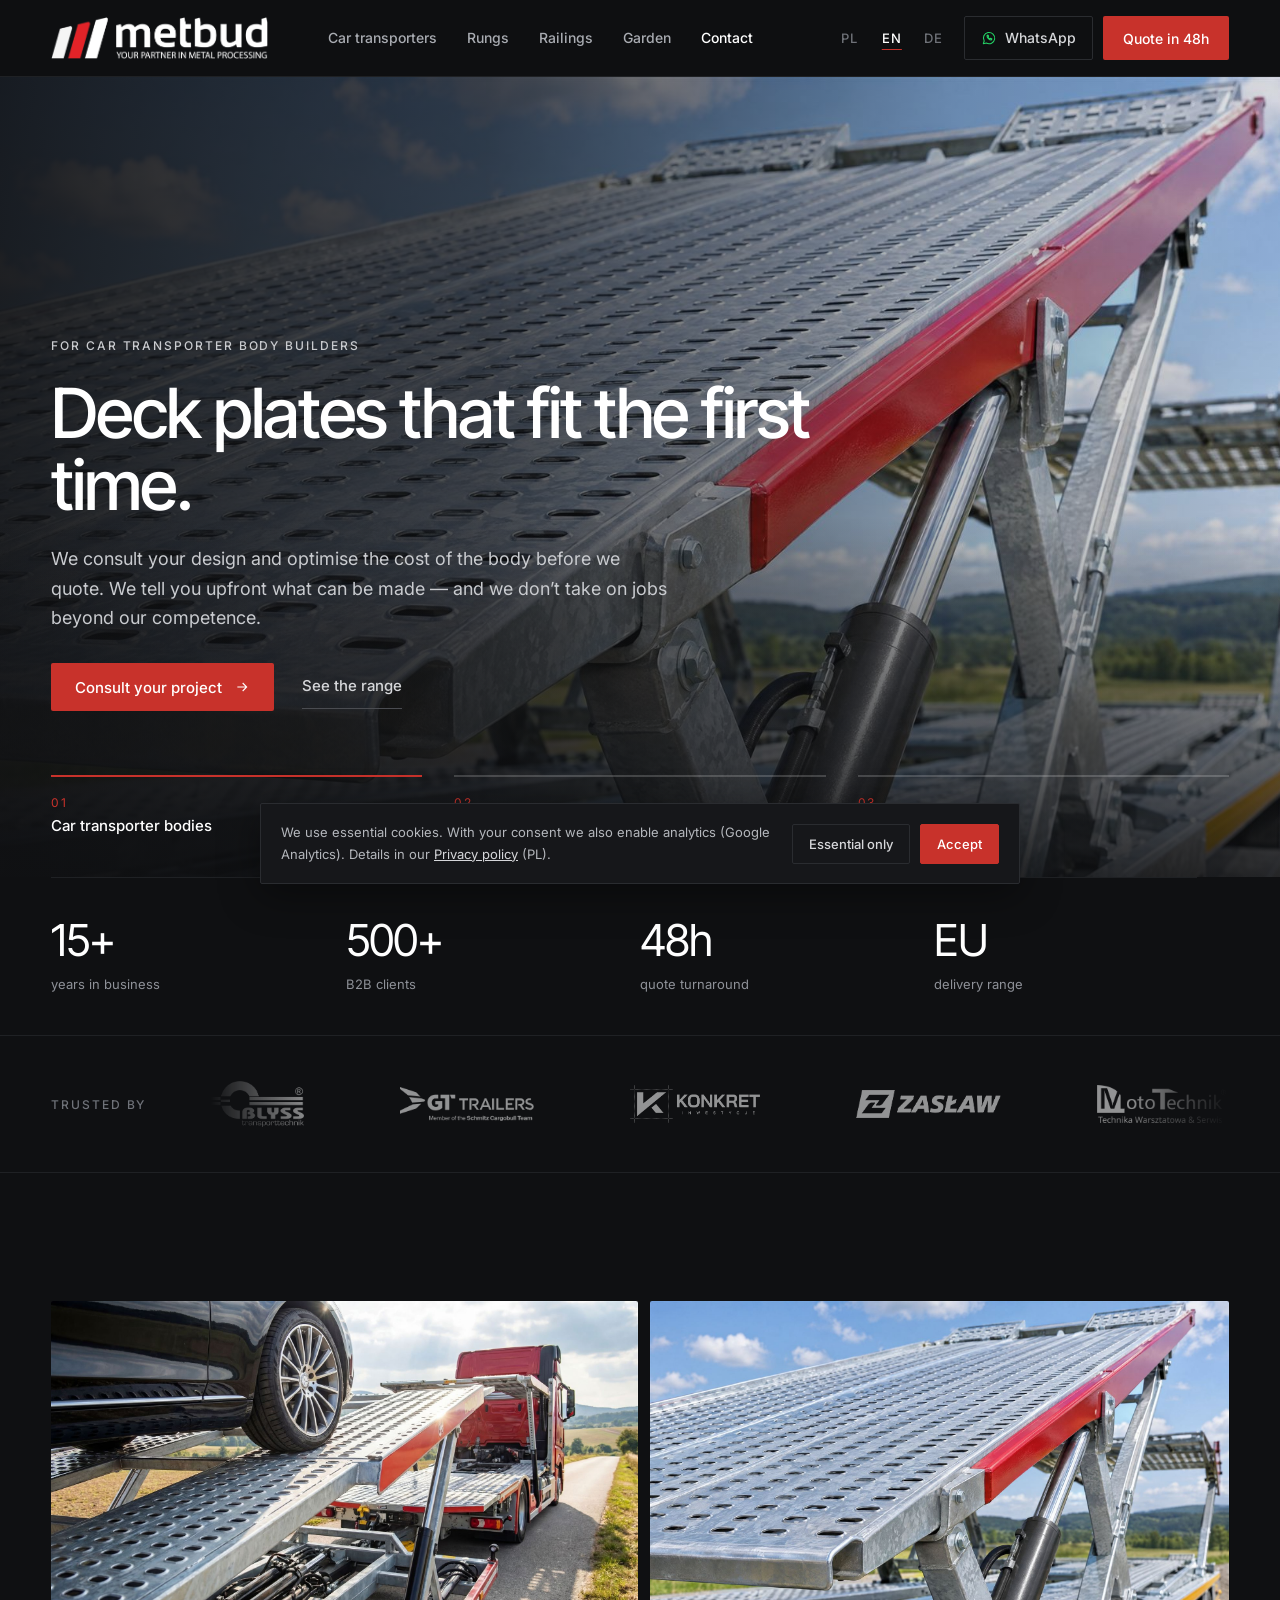
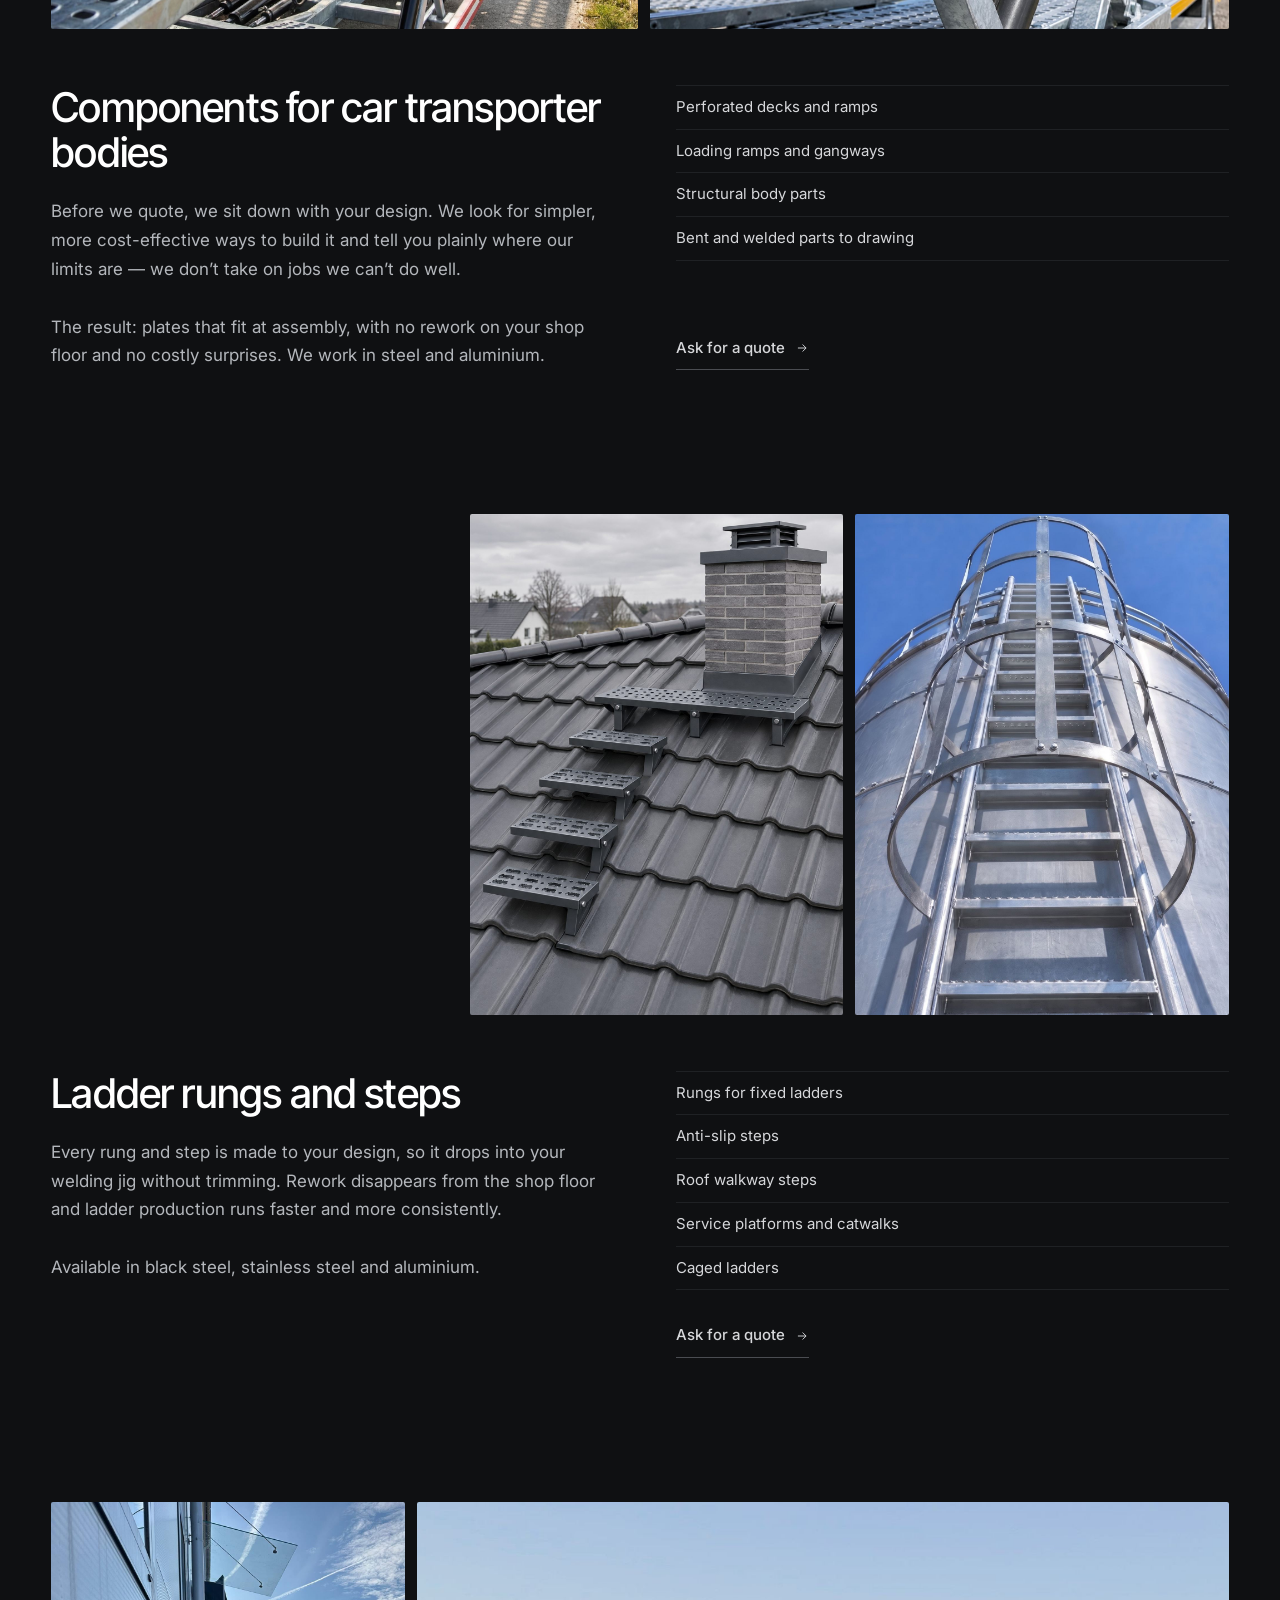
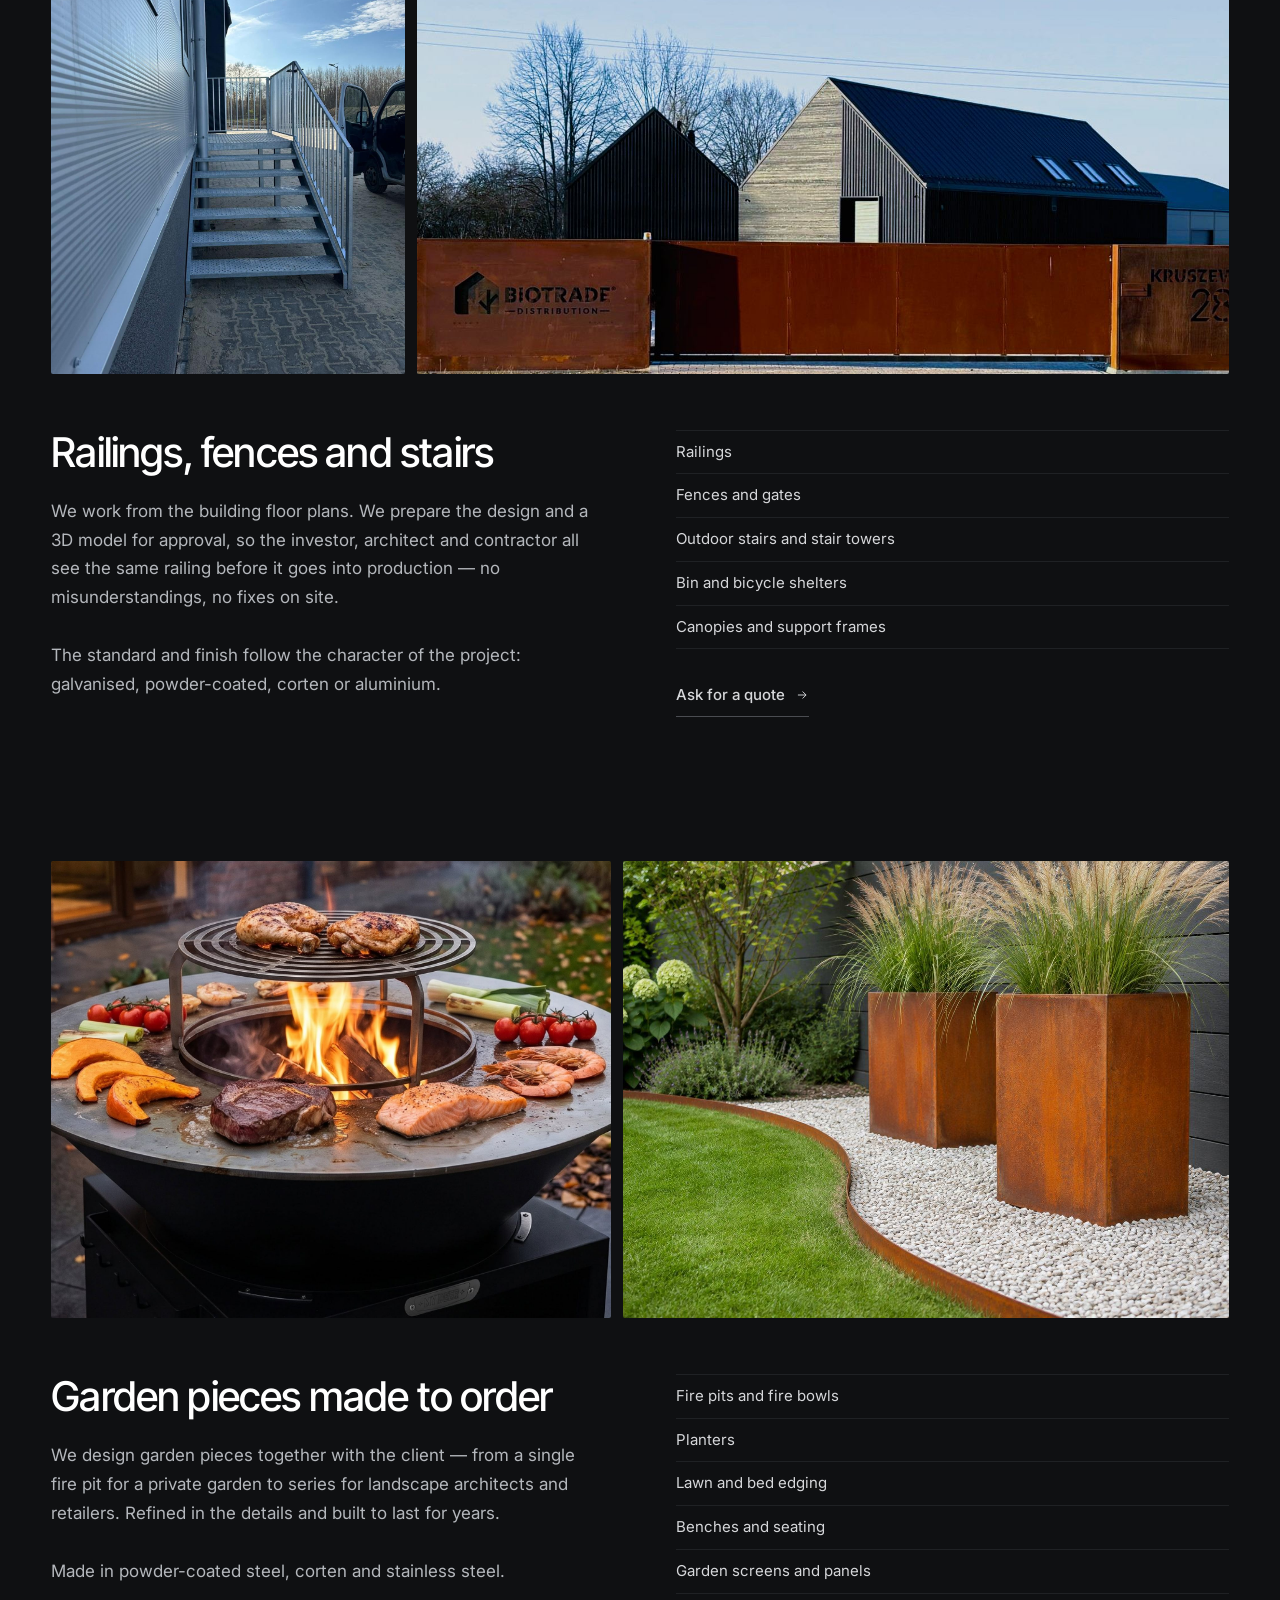
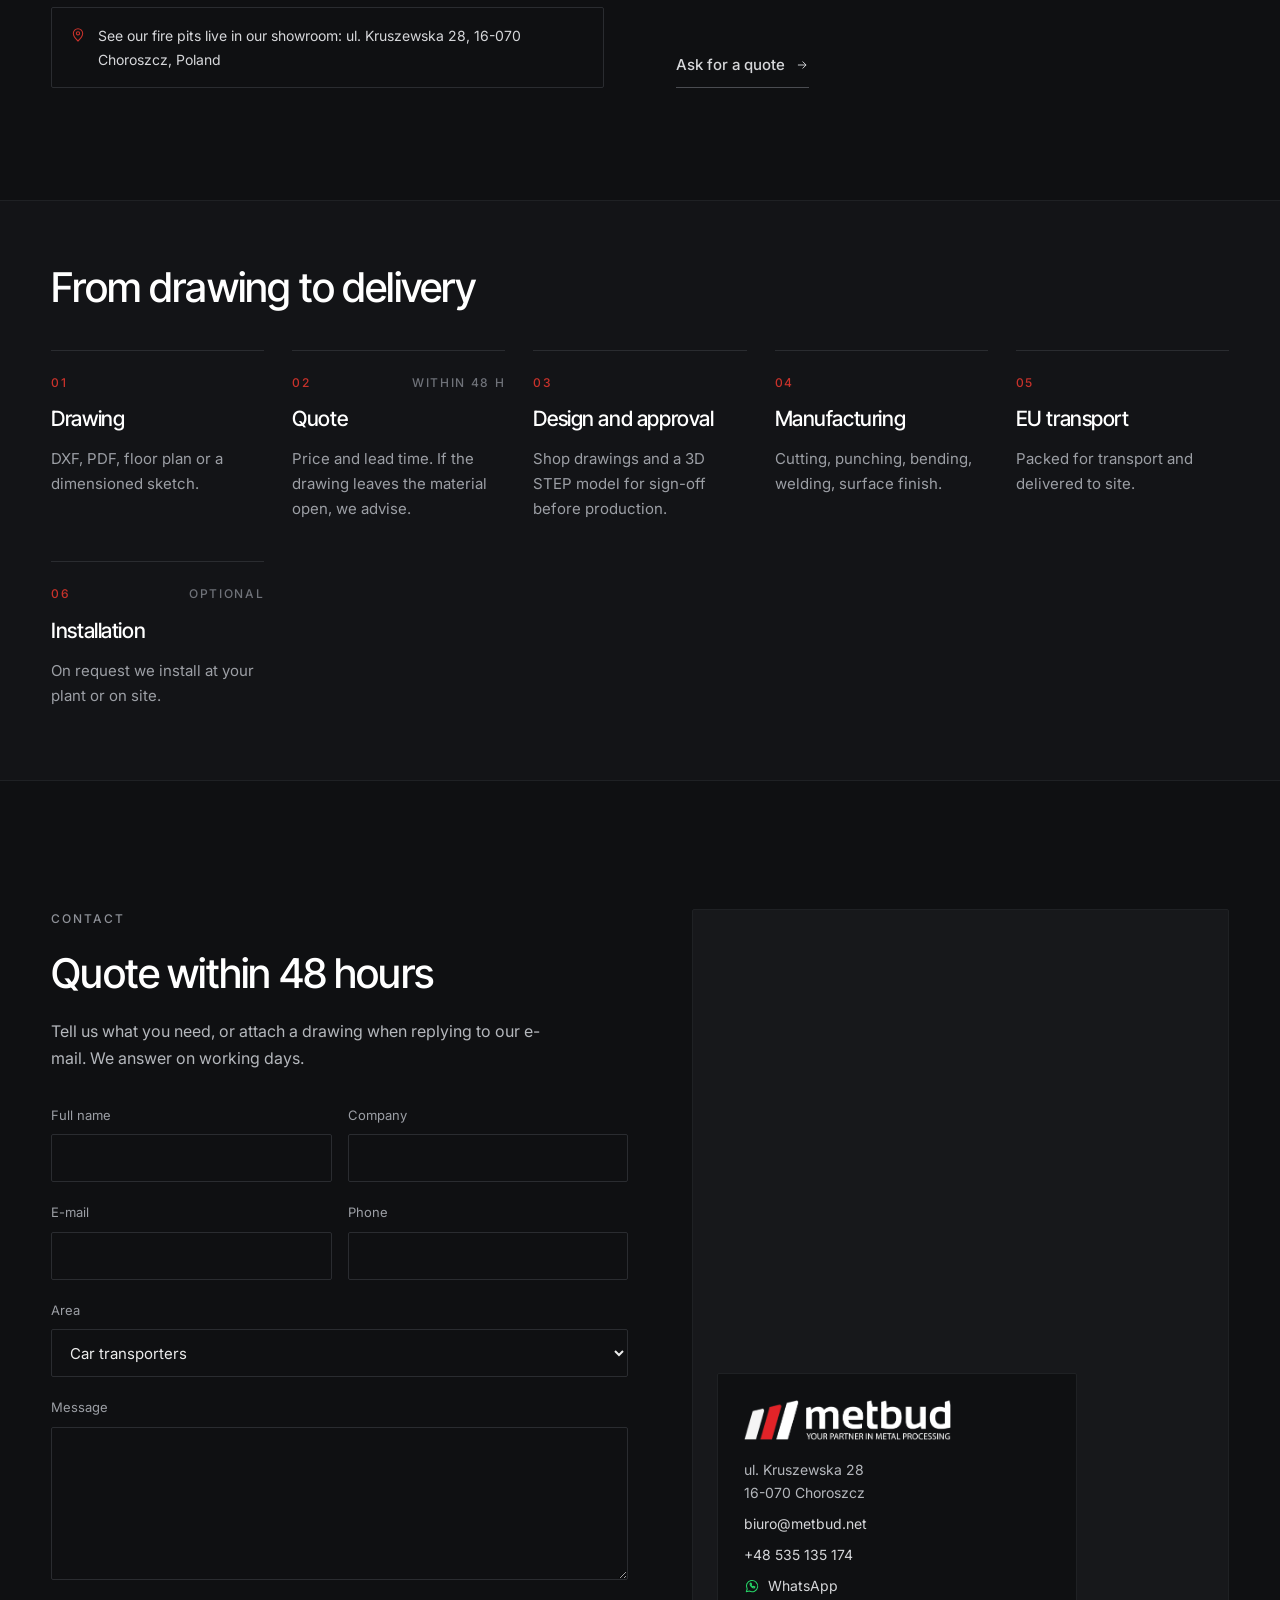
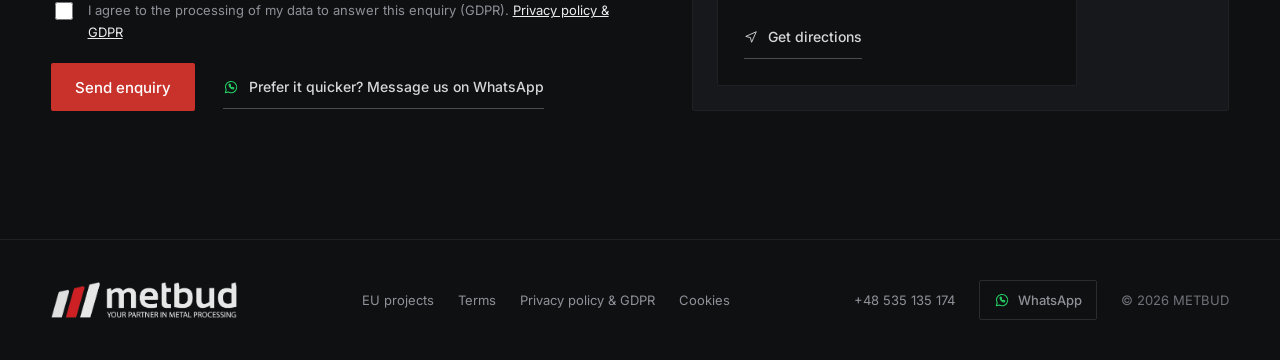
==== commit 5caaee0b: "Formularz: pokazuj komunikat bledu z Formspree, usun pole _language Co-Authored-By: Claude Opus 5.5 " ====
--- a/index.html
+++ b/index.html
@@ -368,11 +368,13 @@
   btn.textContent = m.sending; btn.disabled = true;
   var data = new FormData(form);
   data.append('_subject', 'Zapytanie ze strony metbud.net — ' + (data.get('subject') || '') + ' — ' + (data.get('company') || data.get('name')));
-  data.append('_language', LANG);
   function fail(){ btn.textContent = m.err; btn.disabled = false; }
   function send(){
     fetch(FORMSPREE, { method:'POST', body:data, headers:{ 'Accept':'application/json' } })
-      .then(function(r){ if (r.ok) { btn.textContent = m.ok; btn.style.background = '#1a6640'; form.reset(); if (window.gtag) gtag('event','generate_lead',{form:'kontakt'}); } else fail(); })
+      .then(function(r){ return r.json().catch(function(){ return {}; }).then(function(res){
+        if (r.ok) { btn.textContent = m.ok; btn.style.background = '#1a6640'; form.reset(); if (window.gtag) gtag('event','generate_lead',{form:'kontakt'}); }
+        else { var msg = res.errors && res.errors[0] && res.errors[0].message; if (window.console) console.warn('Formspree', r.status, res); btn.textContent = msg ? (m.err + ' (' + msg + ')') : m.err; btn.disabled = false; }
+      }); })
       .catch(fail);
   }
   if (window.grecaptcha && grecaptcha.ready) {
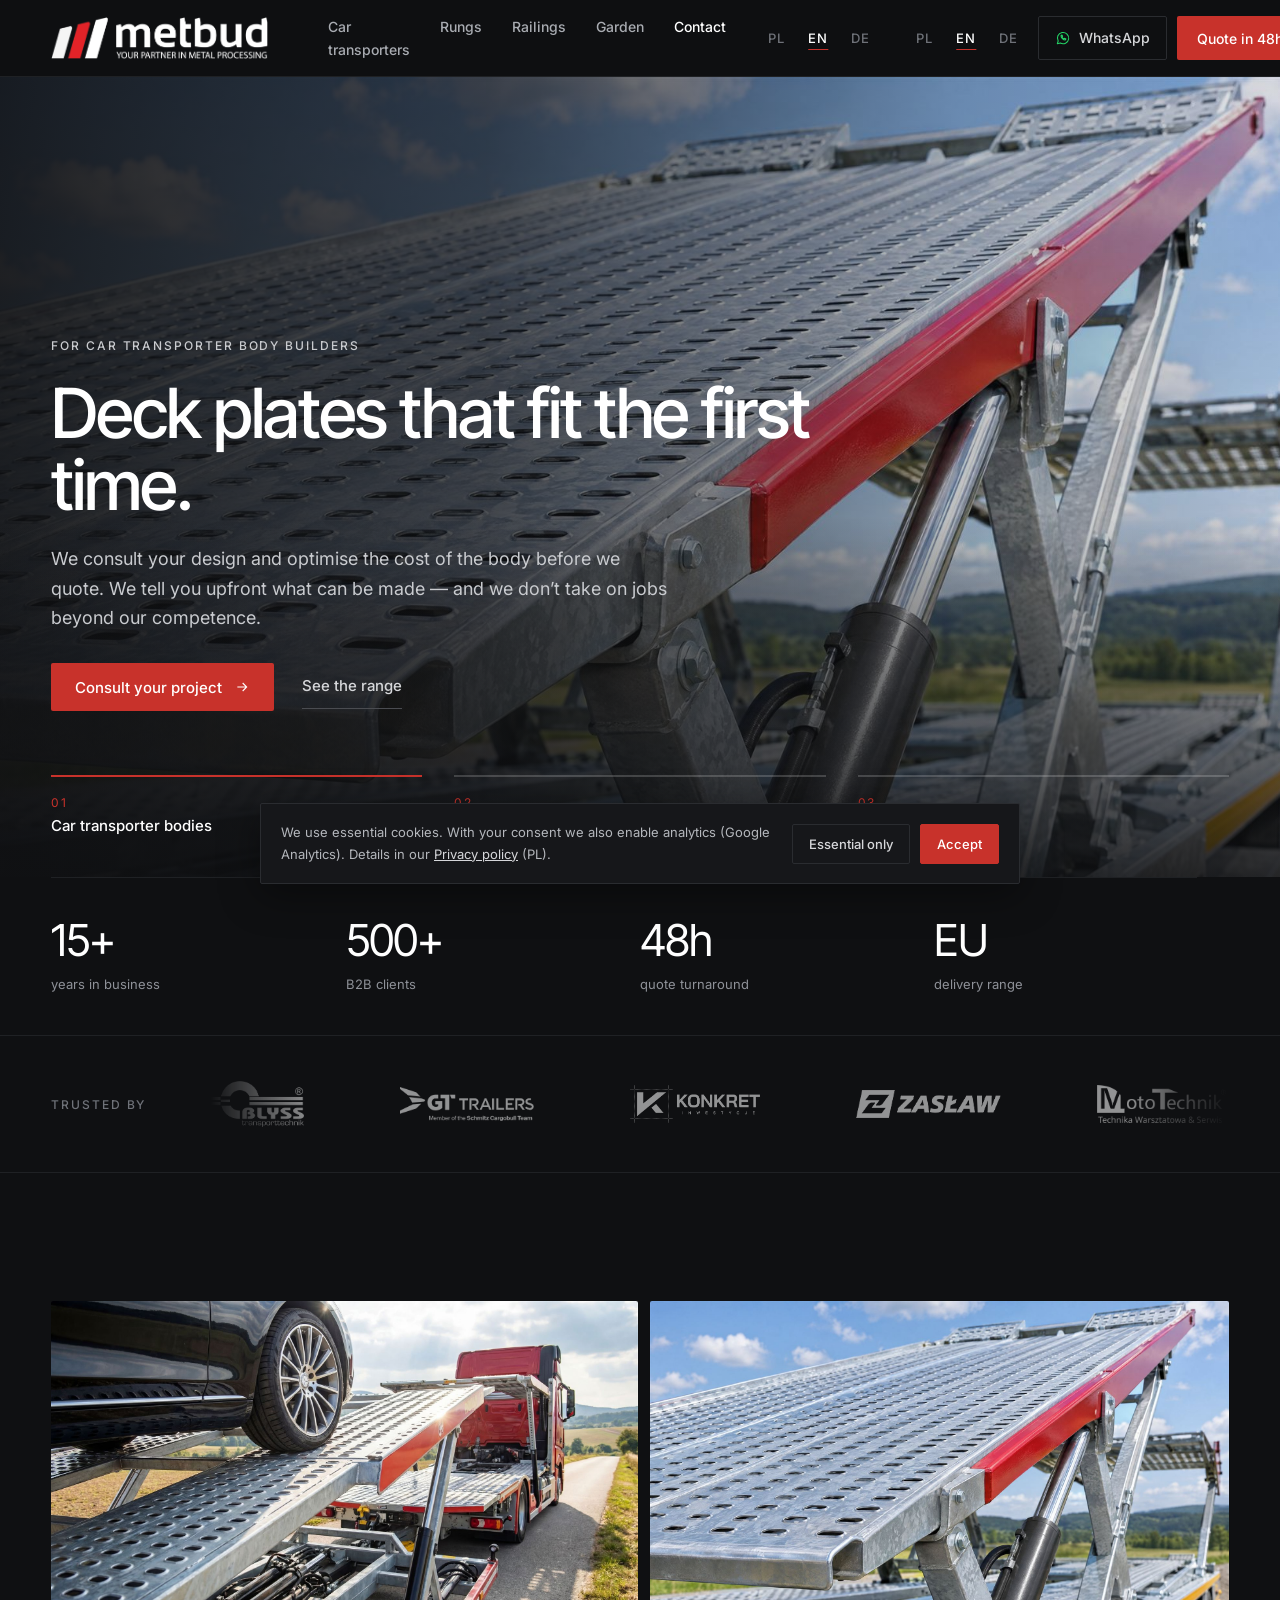
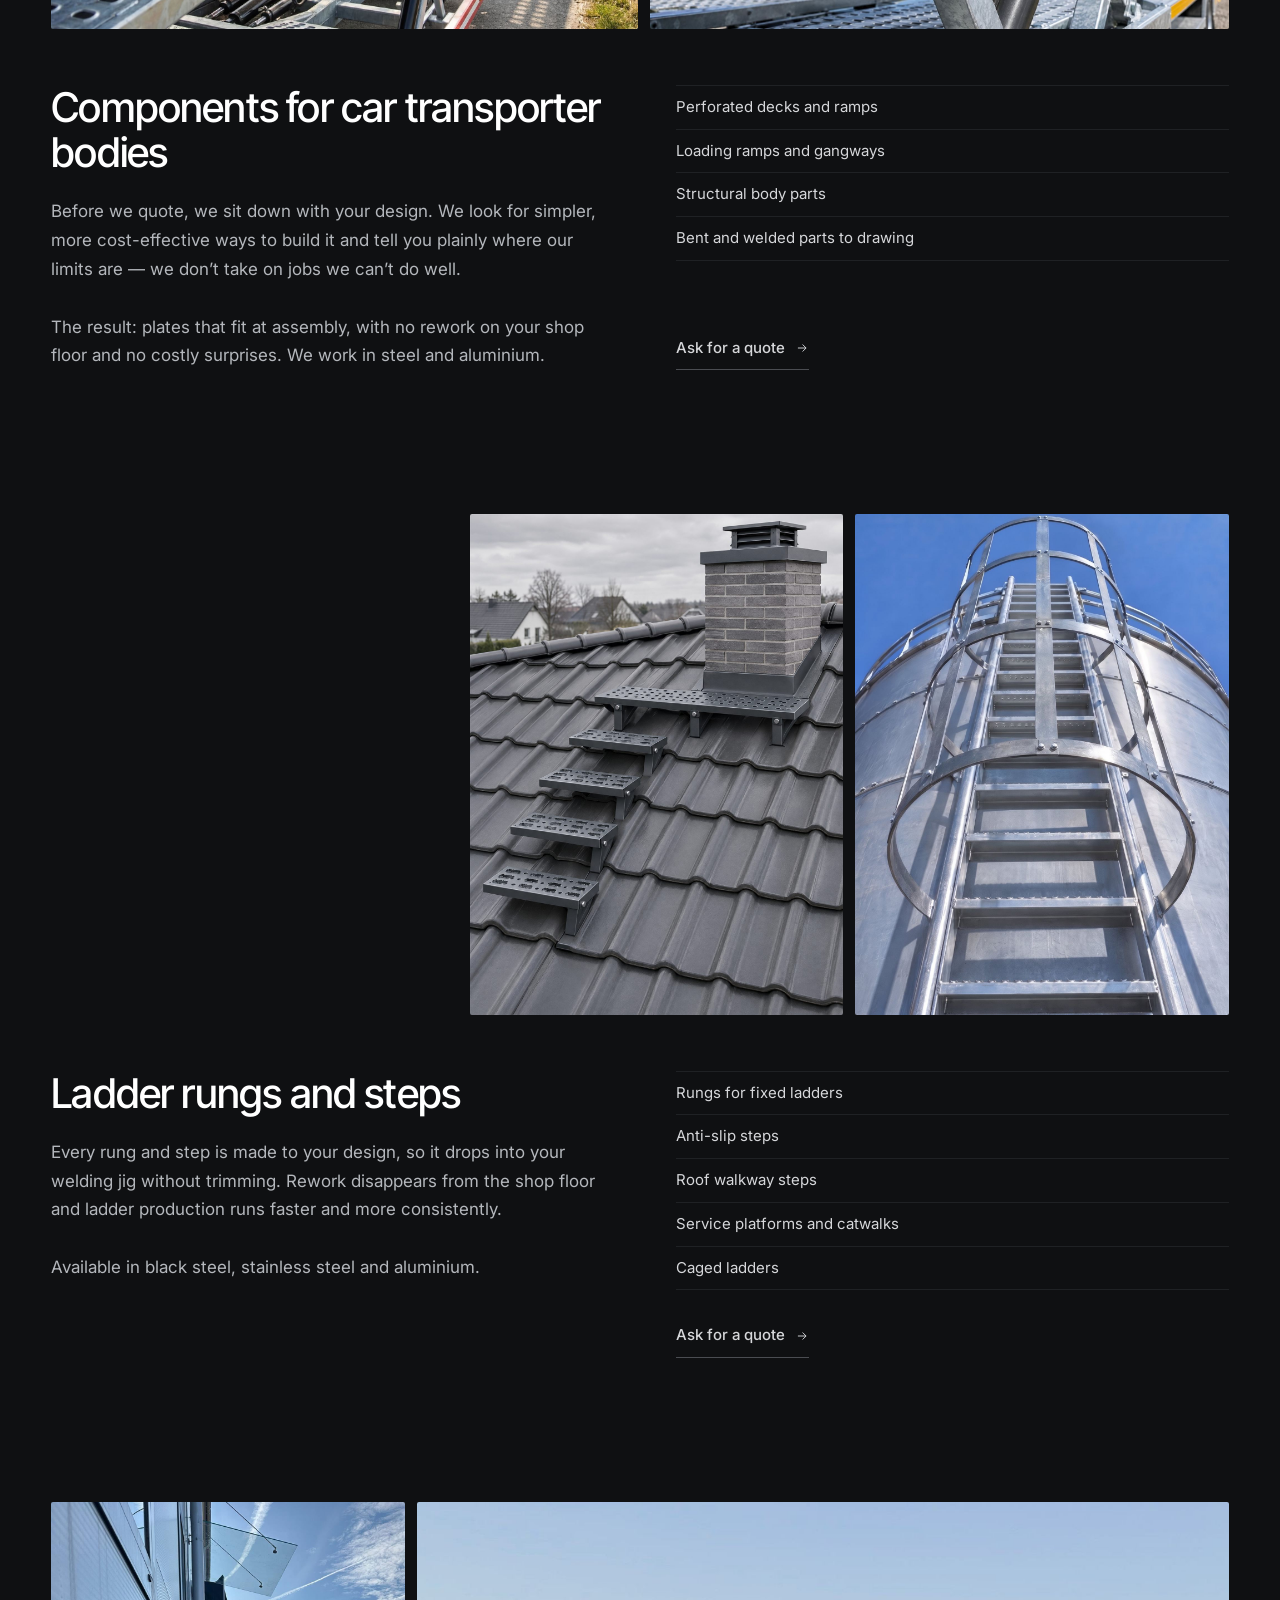
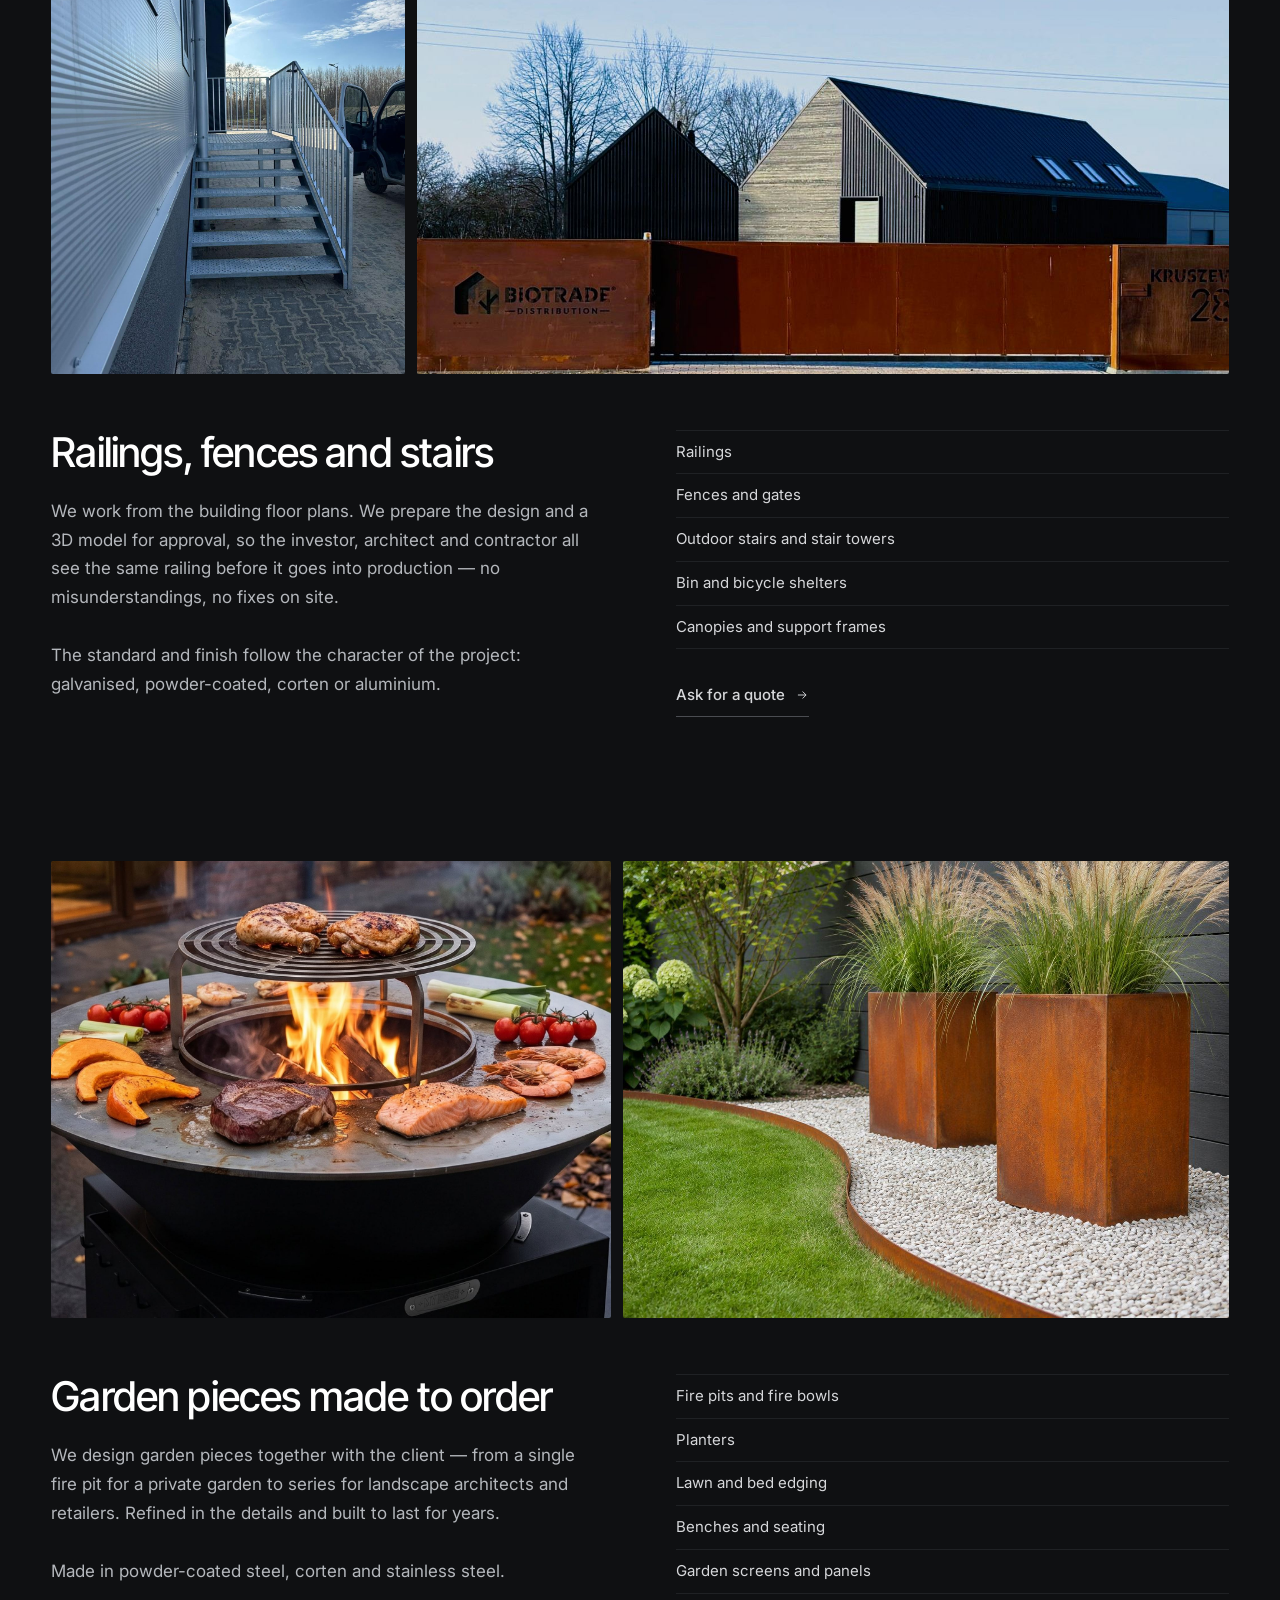
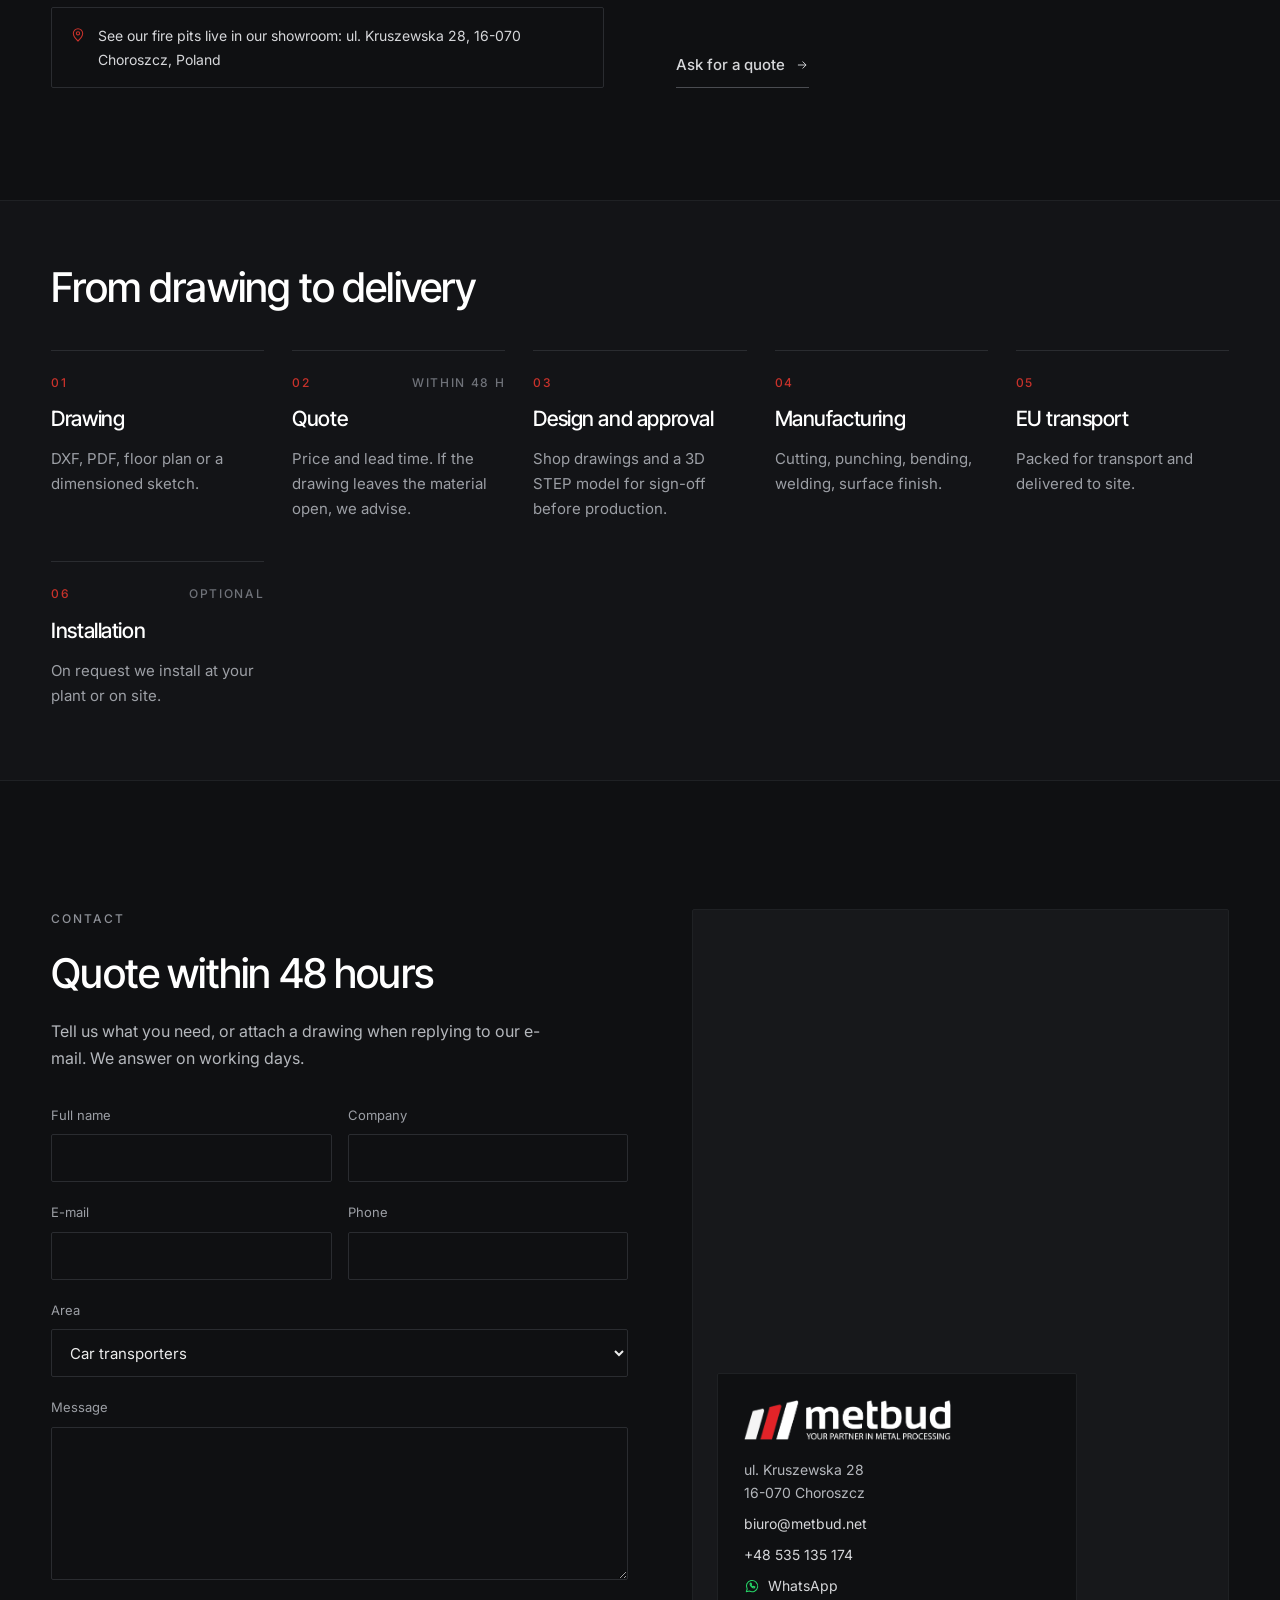
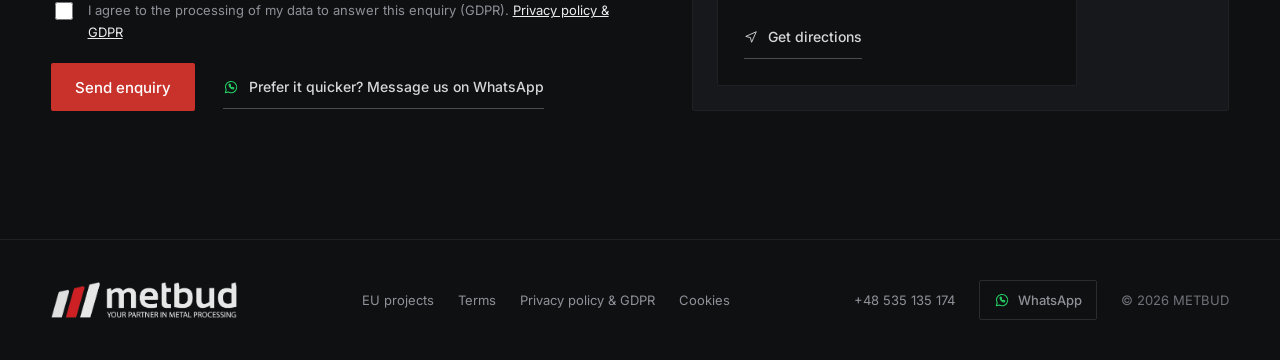
==== commit a7a919d0: "Mobile: kompaktowe logo, jezyki w menu, naglowek bez zawijania Co-Authored-By: Claude Opus 5.5 <nore" ====
--- a/index.html
+++ b/index.html
@@ -36,13 +36,18 @@
 
 <header class="hdr">
   <div class="wrap hdr-in">
-    <a href="#top" class="hdr-logo" aria-label="METBUD"><img src="img/metbud-logo-tagline.png" alt="METBUD — Your partner in metal processing" width="946" height="183"/></a>
+    <a href="#top" class="hdr-logo" aria-label="METBUD"><picture><source media="(max-width: 640px)" srcset="Metbud_biale_poziome_RED_accent.png"/><img src="img/metbud-logo-tagline.png" alt="METBUD — Your partner in metal processing" width="946" height="183"/></picture></a>
     <nav class="nav" id="nav" aria-label="Menu">
       <a href="#lawety" data-i="nav1">Lawety</a>
       <a href="#szczeble" data-i="nav2">Szczeble</a>
       <a href="#balustrady" data-i="nav3">Balustrady</a>
       <a href="#ogrod" data-i="nav5">Ogród</a>
       <a href="#kontakt" data-i="nav4">Kontakt</a>
+      <div class="langs nav-langs" role="group" aria-label="Język / Language">
+        <button type="button" data-lang="PL" aria-pressed="true">PL</button>
+        <button type="button" data-lang="EN" aria-pressed="false">EN</button>
+        <button type="button" data-lang="DE" aria-pressed="false">DE</button>
+      </div>
     </nav>
     <div class="hdr-actions">
       <div class="langs" role="group" aria-label="Język / Language">
--- a/assets/site.css
+++ b/assets/site.css
@@ -30,8 +30,11 @@
 /* header */
 .hdr{position:sticky;top:0;z-index:50;background:rgba(15,16,18,.86);-webkit-backdrop-filter:blur(14px);backdrop-filter:blur(14px);border-bottom:1px solid var(--line)}
 .hdr-in{min-height:76px;display:flex;align-items:center;gap:24px}
-.hdr-logo{display:inline-flex;align-items:center;min-height:44px}
-.hdr-logo img{display:block;height:42px;width:auto}
+.hdr-logo{display:inline-flex;align-items:center;min-height:44px;flex-shrink:0}
+.hdr-logo picture{display:block}
+.hdr-logo img{display:block;height:42px;width:auto;max-width:none}
+.hdr .btn{white-space:nowrap}
+.nav-langs{display:none}
 .nav{display:flex;gap:30px;margin-left:36px;flex:1 1 auto;font-size:14px;font-weight:500}
 .nav a{color:#A9ACB2;text-decoration:none;transition:color .25s ease}
 .nav a:hover,.nav a.on{color:#fff}
@@ -50,10 +53,18 @@
   .hdr-actions{margin-left:auto}
 }
 @media (max-width:640px){
-  .hdr-logo img{height:32px}
-  .hdr .wa span,.hdr .btn-txt-long{display:none}
-  .hdr .btn{padding:0 14px}
+  .hdr-in{min-height:64px}
+  .hdr-logo img{height:26px}
+  .hdr-actions{gap:8px}
+  .hdr-actions > .langs{display:none}
+  .nav-langs{display:flex;padding-top:12px}
+  .nav-langs button{font-size:15px}
+  .hdr .wa{padding:0;width:44px;justify-content:center}
+  .hdr .wa span{display:none}
+  .hdr .btn{padding:0 14px;font-size:13px}
+  html{scroll-padding-top:72px}
 }
+@media (max-width:360px){.hdr .btn{display:none}}
 
 /* hero slider */
 .hero{position:relative;min-height:min(800px,92vh);overflow:hidden;display:flex;flex-direction:column;justify-content:flex-end}
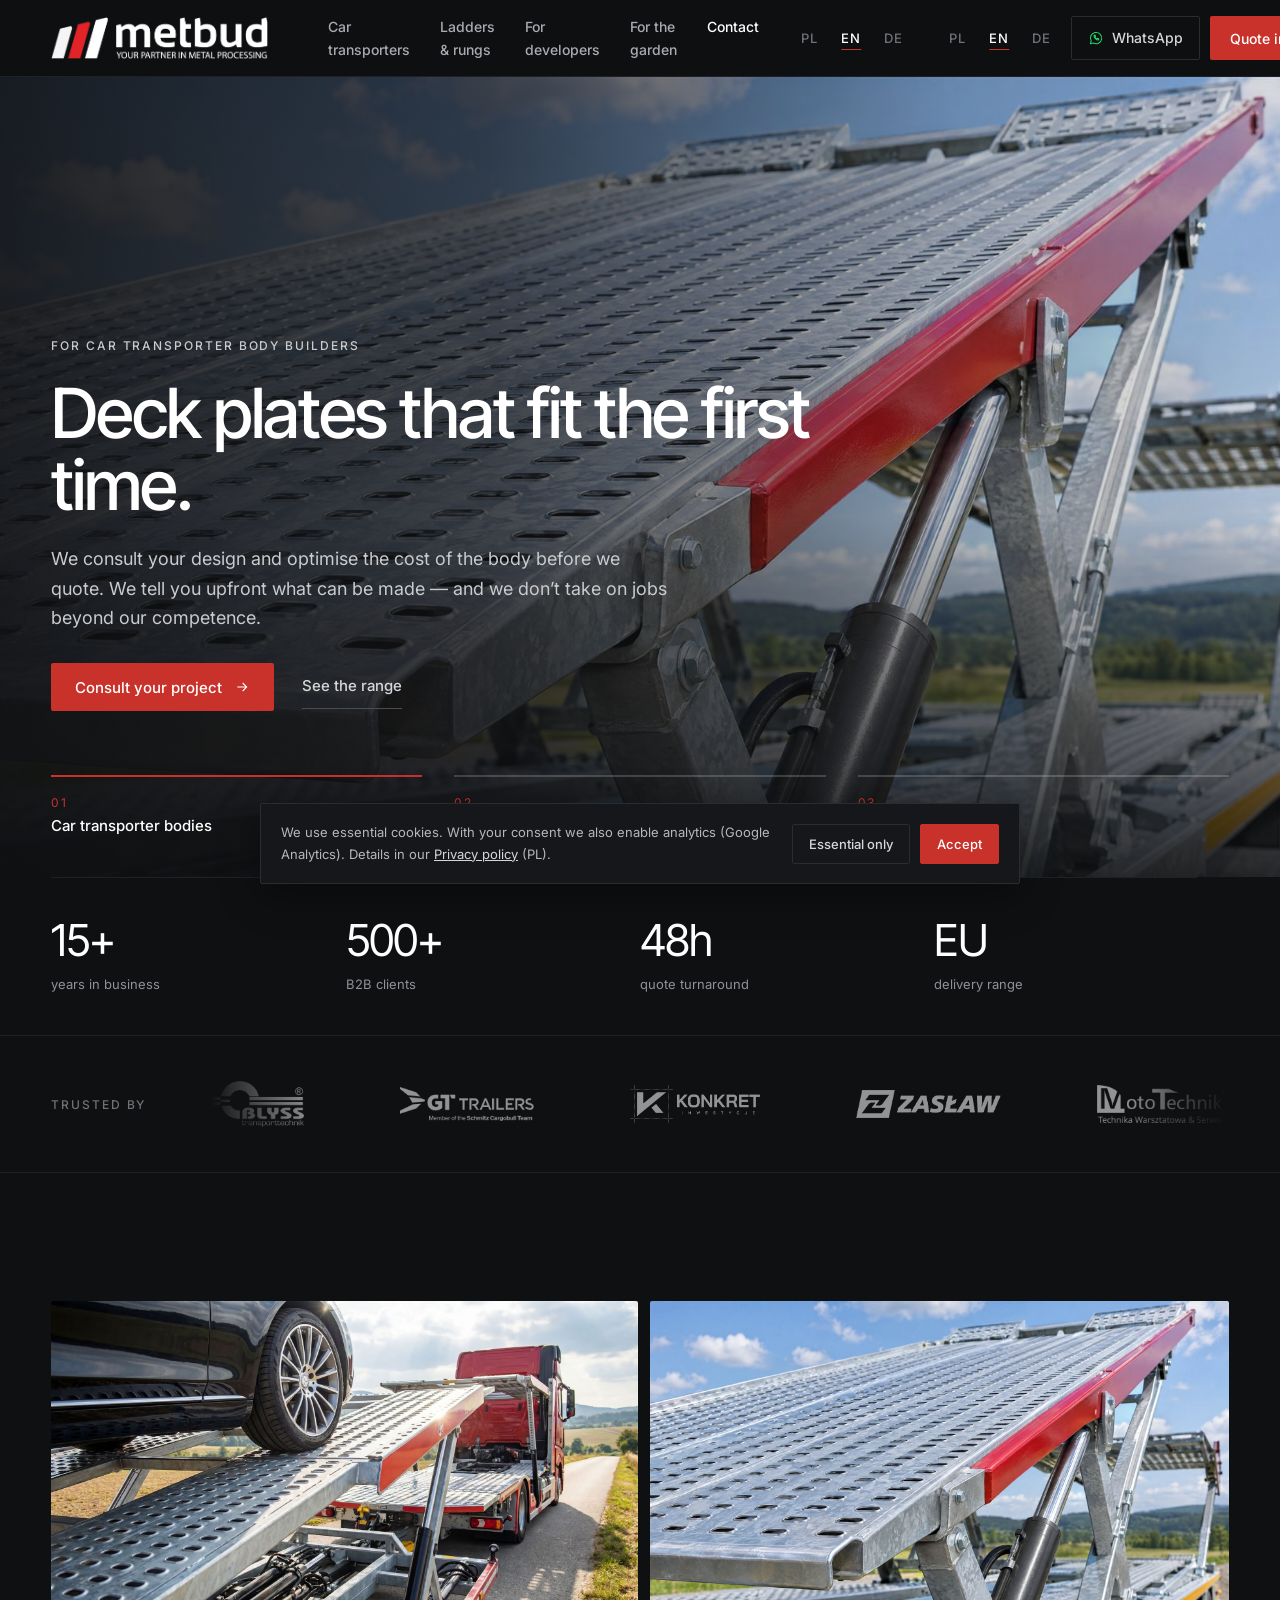
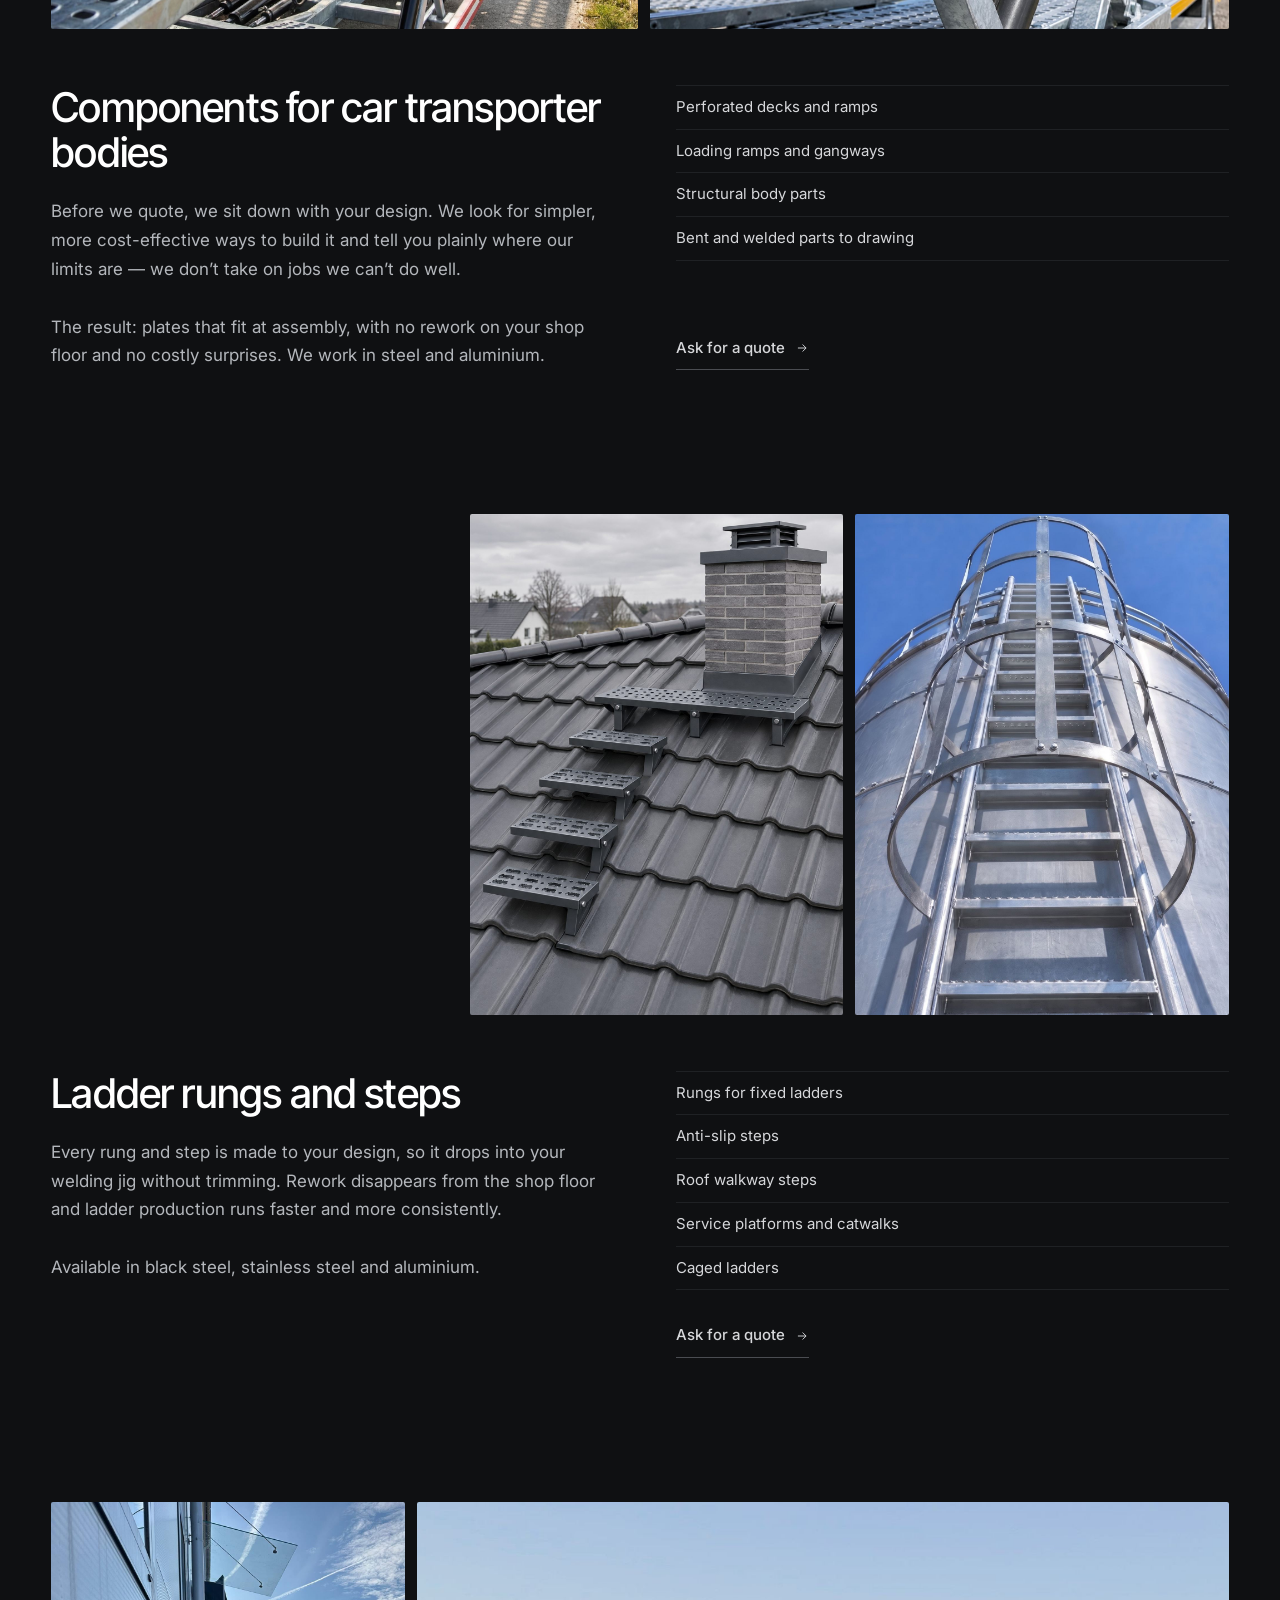
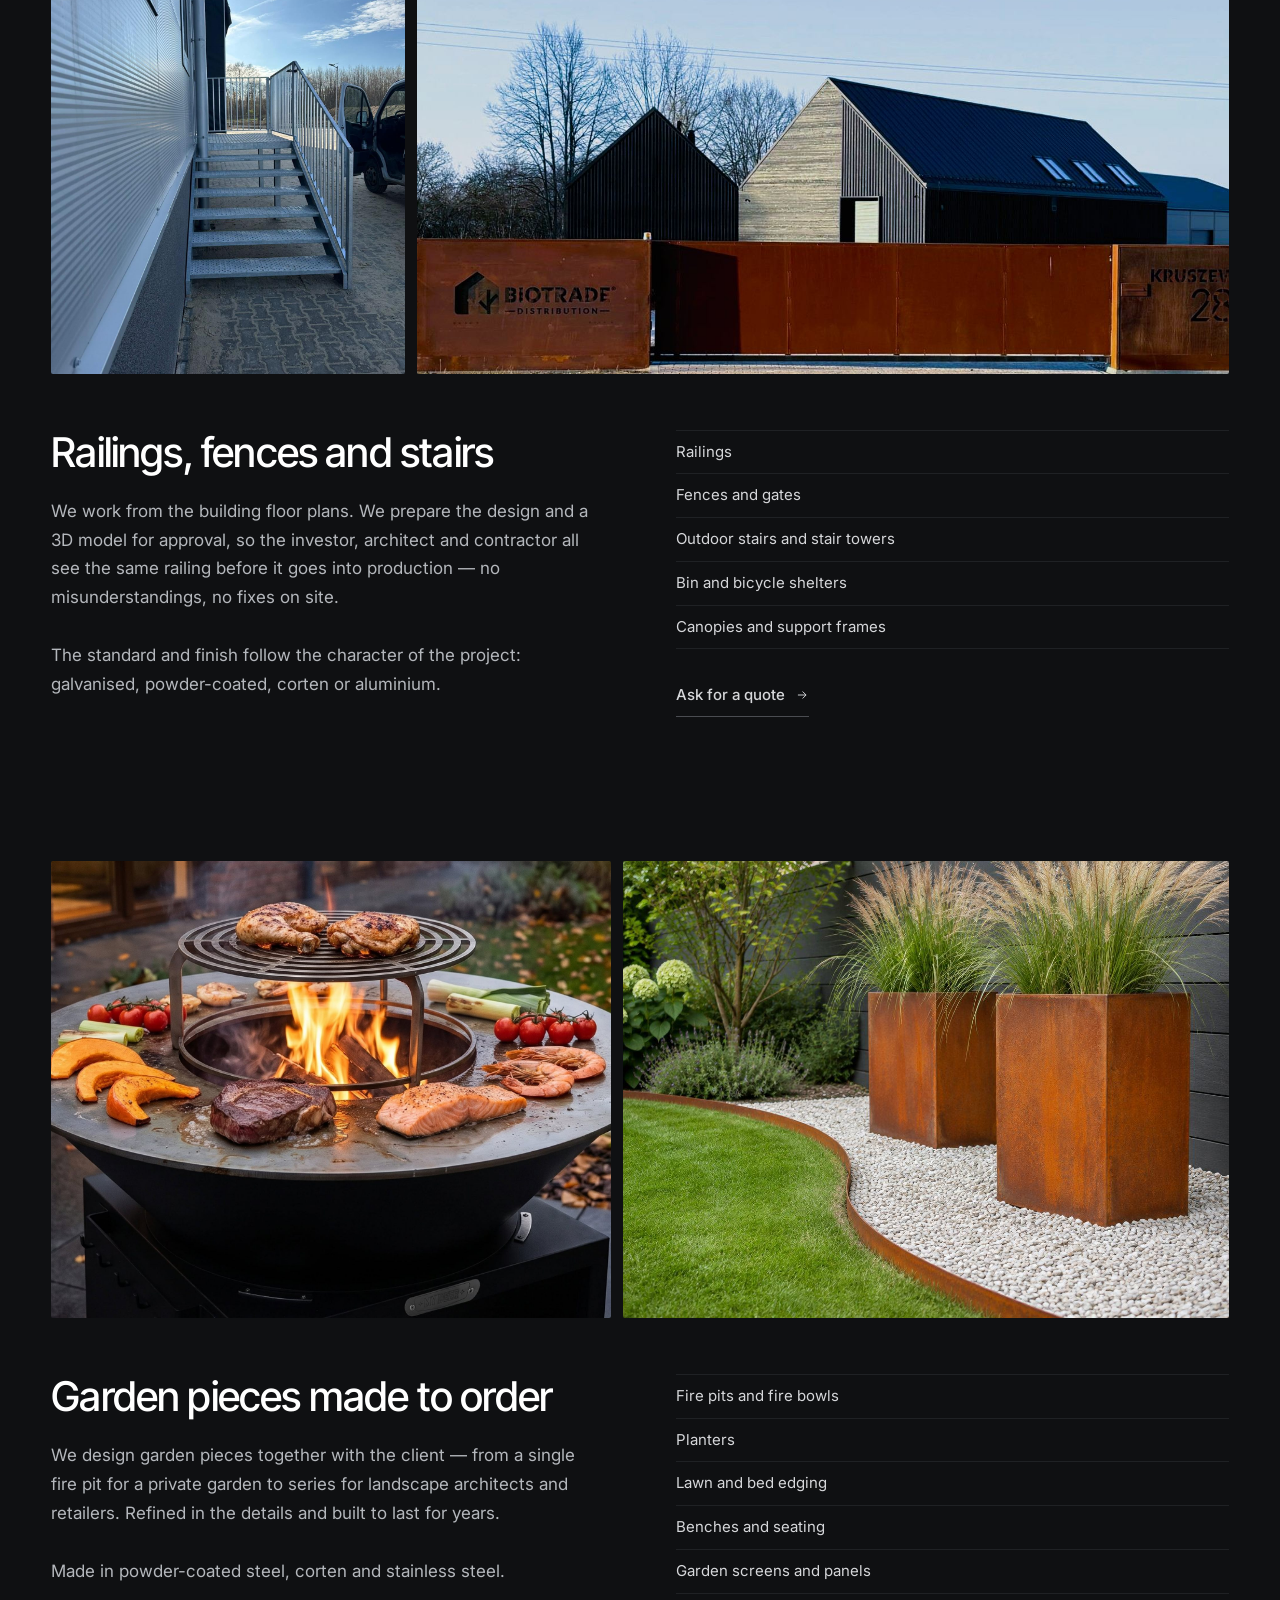
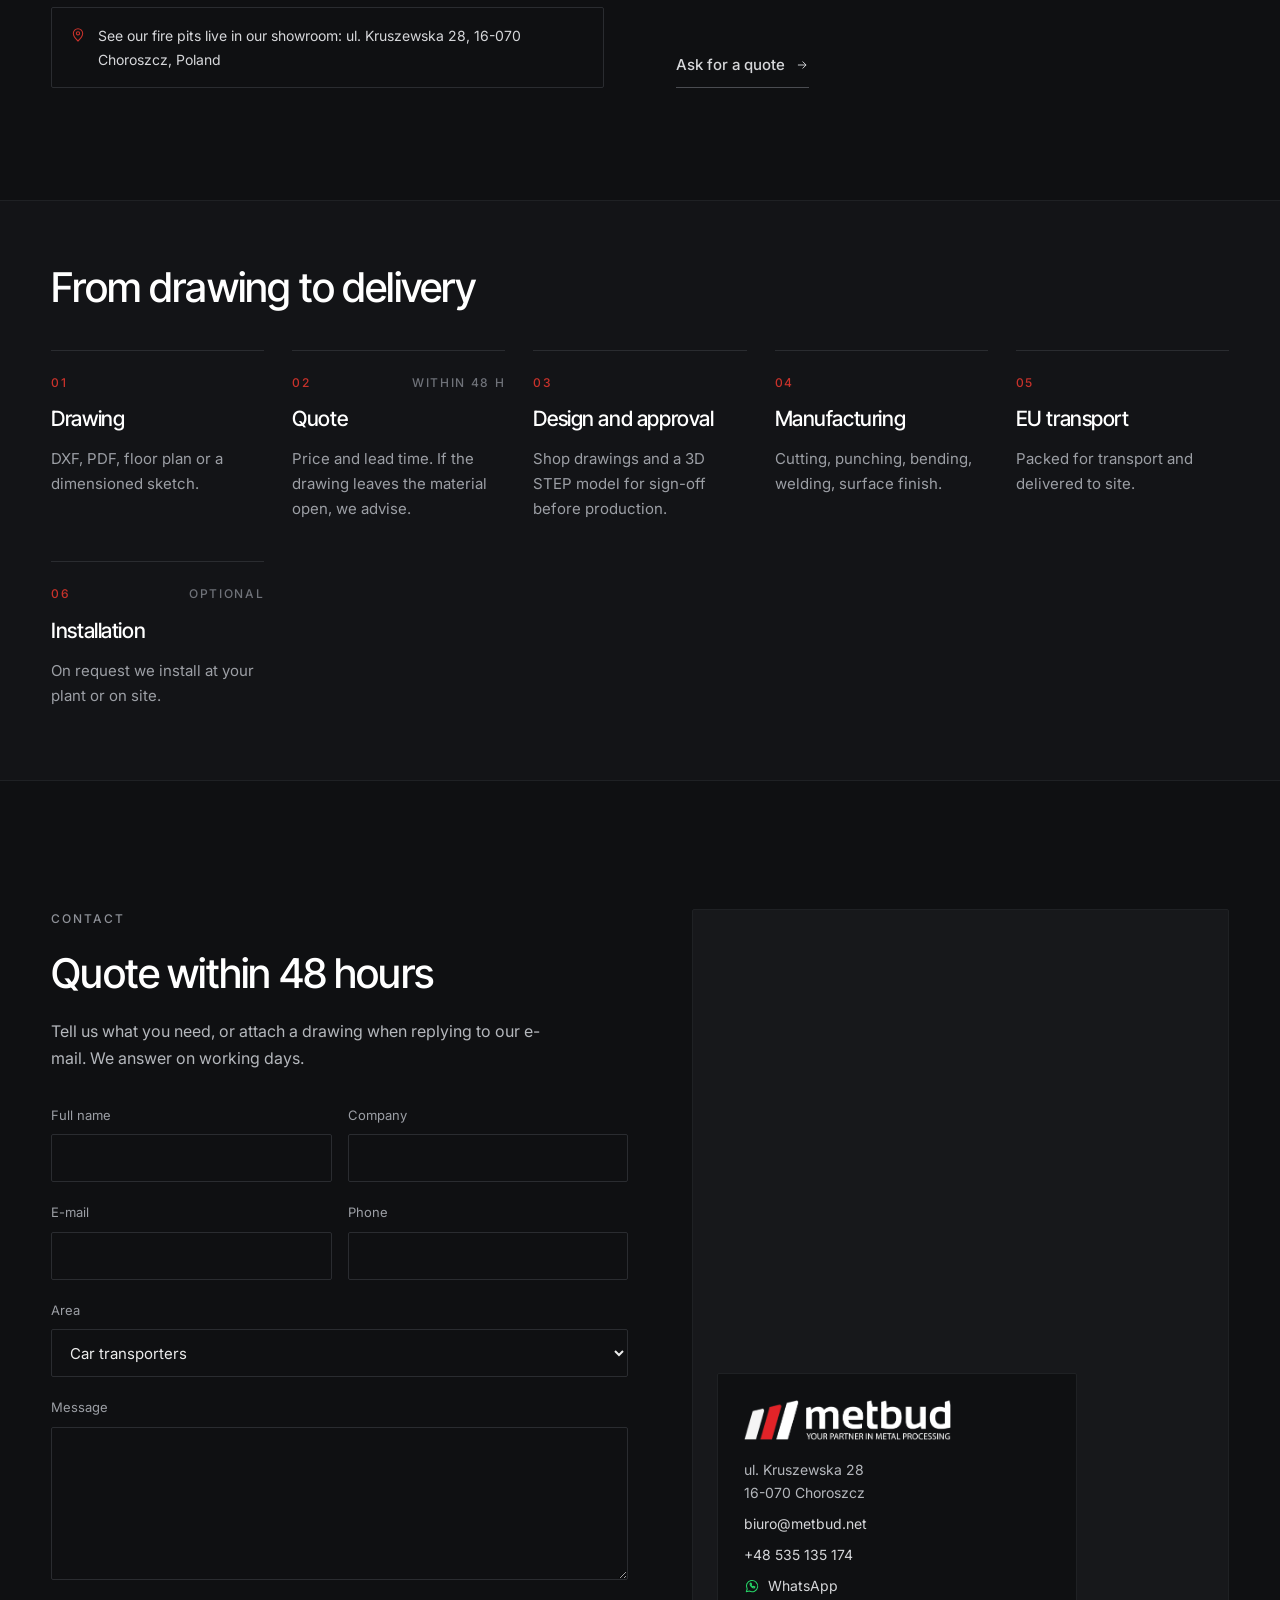
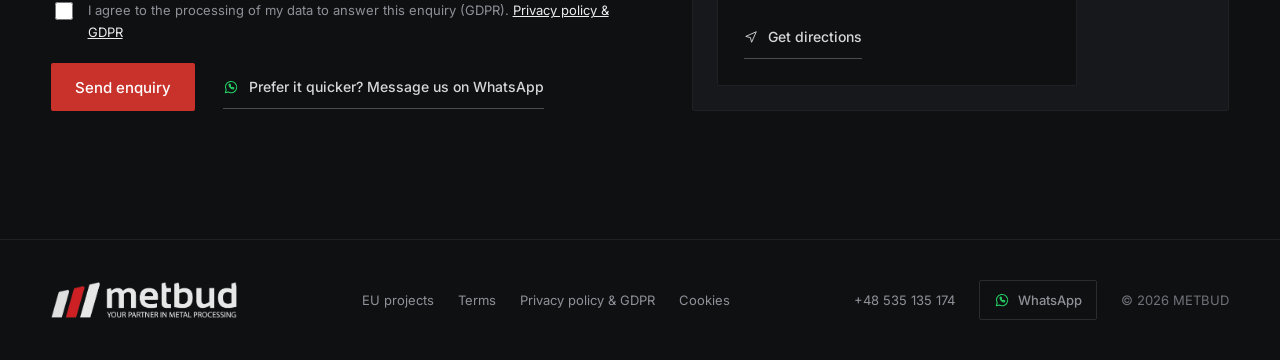
==== commit f8619d78: "Nowe nazwy kategorii: Autotransportery, Drabiny i szczeble, Dla deweloperow, Do ogrodu Co-Authored-B" ====
--- a/index.html
+++ b/index.html
@@ -38,10 +38,10 @@
   <div class="wrap hdr-in">
     <a href="#top" class="hdr-logo" aria-label="METBUD"><picture><source media="(max-width: 640px)" srcset="Metbud_biale_poziome_RED_accent.png"/><img src="img/metbud-logo-tagline.png" alt="METBUD — Your partner in metal processing" width="946" height="183"/></picture></a>
     <nav class="nav" id="nav" aria-label="Menu">
-      <a href="#lawety" data-i="nav1">Lawety</a>
-      <a href="#szczeble" data-i="nav2">Szczeble</a>
-      <a href="#balustrady" data-i="nav3">Balustrady</a>
-      <a href="#ogrod" data-i="nav5">Ogród</a>
+      <a href="#lawety" data-i="nav1">Autotransportery</a>
+      <a href="#szczeble" data-i="nav2">Drabiny i szczeble</a>
+      <a href="#balustrady" data-i="nav3">Dla deweloperów</a>
+      <a href="#ogrod" data-i="nav5">Do ogrodu</a>
       <a href="#kontakt" data-i="nav4">Kontakt</a>
       <div class="langs nav-langs" role="group" aria-label="Język / Language">
         <button type="button" data-lang="PL" aria-pressed="true">PL</button>
@@ -148,7 +148,7 @@
         <ul class="items" data-list="o1.items">
           <li>Pokłady i najazdy z blach perforowanych</li><li>Rampy i trapy</li><li>Elementy konstrukcyjne zabudowy</li><li>Części gięte i spawane na rysunek</li>
         </ul>
-        <a href="#kontakt" class="lnk" data-seg="Lawety i autotransportery"><span data-i="ask">Zapytaj o wycenę</span><svg width="14" height="14" aria-hidden="true"><use href="#i-arr"/></svg></a>
+        <a href="#kontakt" class="lnk" data-seg="Autotransportery"><span data-i="ask">Zapytaj o wycenę</span><svg width="14" height="14" aria-hidden="true"><use href="#i-arr"/></svg></a>
       </div>
     </div>
   </div>
@@ -172,7 +172,7 @@
         <ul class="items" data-list="o2.items">
           <li>Szczeble do drabin pionowych</li><li>Stopnie antypoślizgowe</li><li>Stopnie kominiarskie</li><li>Podesty i kładki serwisowe</li><li>Drabiny z koszem</li>
         </ul>
-        <a href="#kontakt" class="lnk" data-seg="Szczeble i podesty"><span data-i="ask">Zapytaj o wycenę</span><svg width="14" height="14" aria-hidden="true"><use href="#i-arr"/></svg></a>
+        <a href="#kontakt" class="lnk" data-seg="Drabiny i szczeble"><span data-i="ask">Zapytaj o wycenę</span><svg width="14" height="14" aria-hidden="true"><use href="#i-arr"/></svg></a>
       </div>
     </div>
   </div>
@@ -196,7 +196,7 @@
         <ul class="items" data-list="o3.items">
           <li>Balustrady</li><li>Ogrodzenia i bramy</li><li>Schody zewnętrzne i klatki schodowe</li><li>Wiaty śmietnikowe i rowerowe</li><li>Daszki i konstrukcje wsporcze</li>
         </ul>
-        <a href="#kontakt" class="lnk" data-seg="Balustrady i schody"><span data-i="ask">Zapytaj o wycenę</span><svg width="14" height="14" aria-hidden="true"><use href="#i-arr"/></svg></a>
+        <a href="#kontakt" class="lnk" data-seg="Dla deweloperów i GW"><span data-i="ask">Zapytaj o wycenę</span><svg width="14" height="14" aria-hidden="true"><use href="#i-arr"/></svg></a>
       </div>
     </div>
   </div>
@@ -221,7 +221,7 @@
         <ul class="items" data-list="o4.items">
           <li>Paleniska i misy ogniowe</li><li>Donice</li><li>Obrzeża trawnikowe i rabatowe</li><li>Ławy i siedziska</li><li>Osłony i panele ogrodowe</li>
         </ul>
-        <a href="#kontakt" class="lnk" data-seg="Ogród i corten"><span data-i="ask">Zapytaj o wycenę</span><svg width="14" height="14" aria-hidden="true"><use href="#i-arr"/></svg></a>
+        <a href="#kontakt" class="lnk" data-seg="Do ogrodu"><span data-i="ask">Zapytaj o wycenę</span><svg width="14" height="14" aria-hidden="true"><use href="#i-arr"/></svg></a>
       </div>
     </div>
   </div>
@@ -256,10 +256,10 @@
         <label class="ff"><span data-i="fPhone">Telefon</span><input type="tel" name="phone" autocomplete="tel"/></label>
         <label class="ff full"><span data-i="fSeg">Obszar</span>
           <select name="subject" id="f-subject">
-            <option value="Lawety i autotransportery" data-i="o1.tag">Lawety i autotransportery</option>
-            <option value="Szczeble i podesty" data-i="o2.tag">Szczeble i podesty</option>
-            <option value="Balustrady i schody" data-i="o3.tag">Balustrady i schody</option>
-            <option value="Ogród i corten" data-i="o4.tag">Ogród i corten</option>
+            <option value="Autotransportery" data-i="o1.tag">Autotransportery</option>
+            <option value="Drabiny i szczeble" data-i="o2.tag">Drabiny i szczeble</option>
+            <option value="Dla deweloperów i GW" data-i="o3.tag">Dla deweloperów i GW</option>
+            <option value="Do ogrodu" data-i="o4.tag">Do ogrodu</option>
           </select>
         </label>
         <input type="text" name="_gotcha" tabindex="-1" autocomplete="off" aria-hidden="true" style="position:absolute;left:-9999px;width:1px;height:1px" />
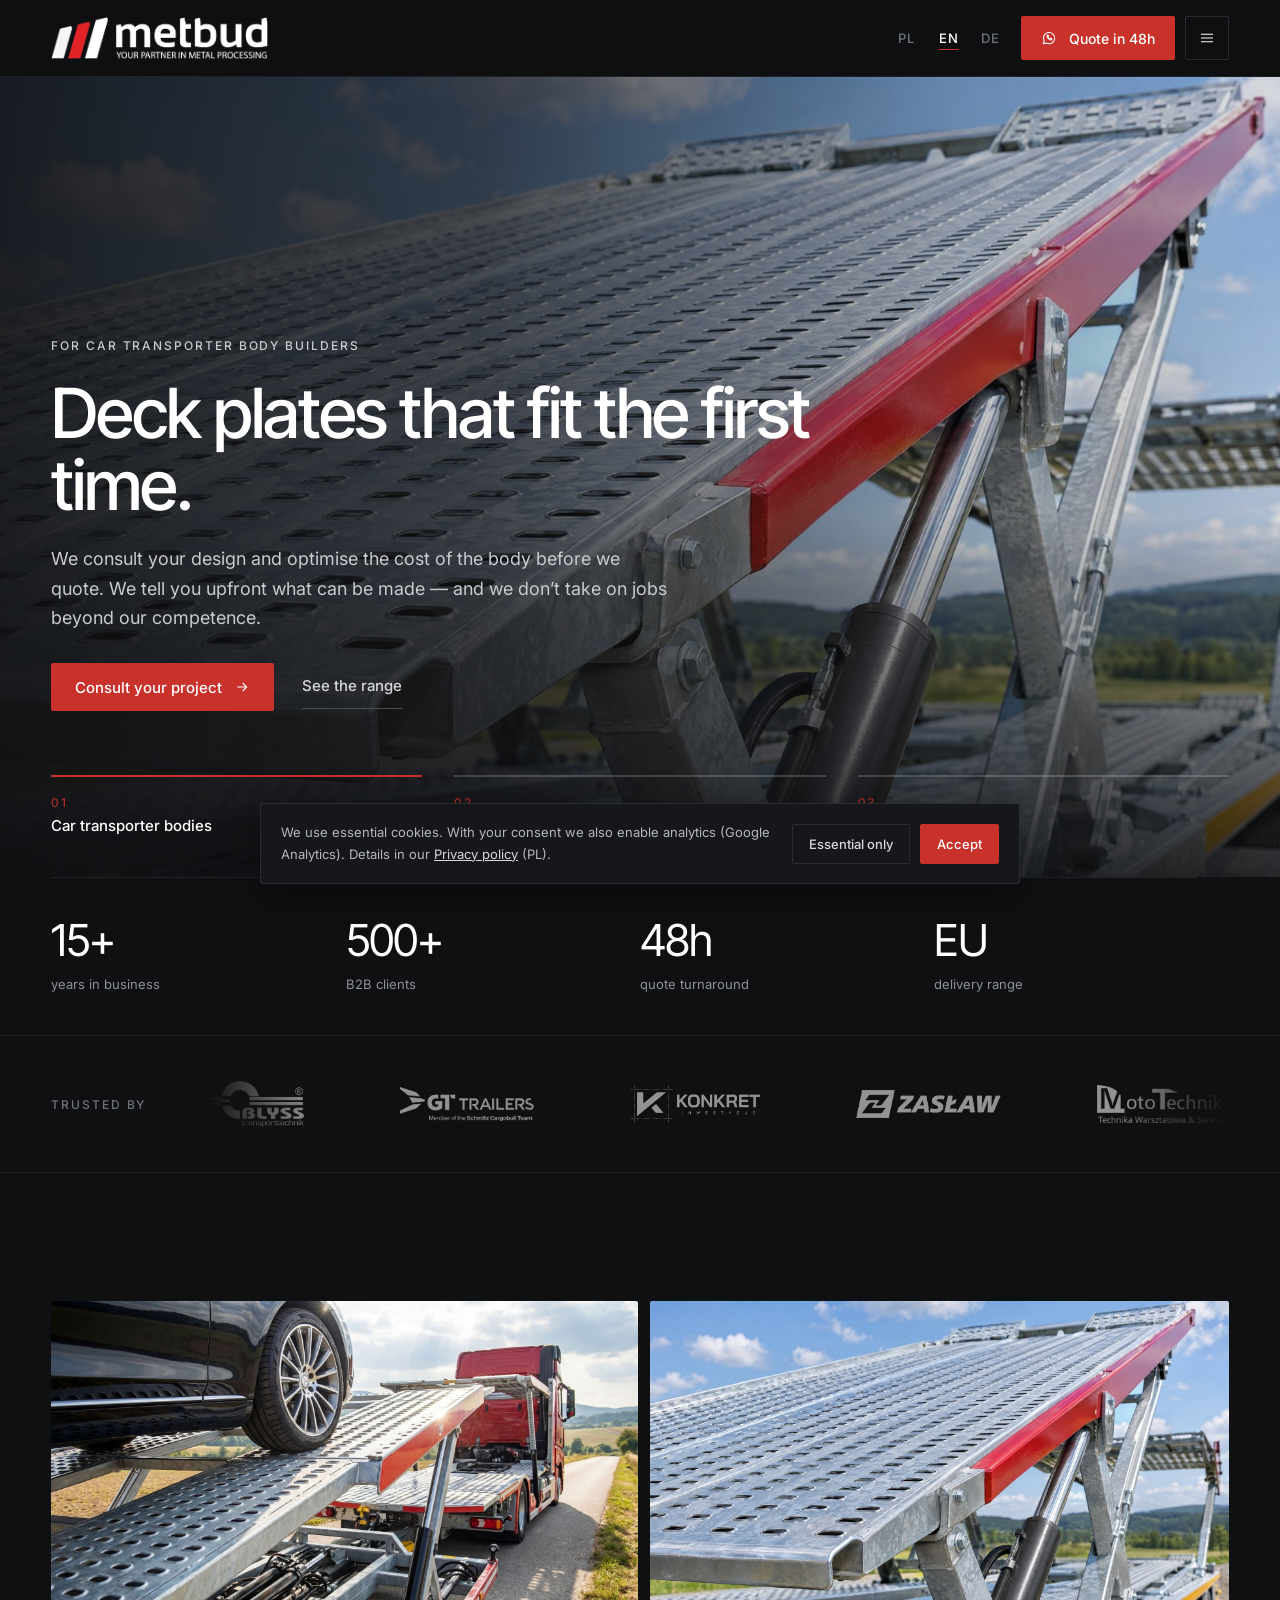
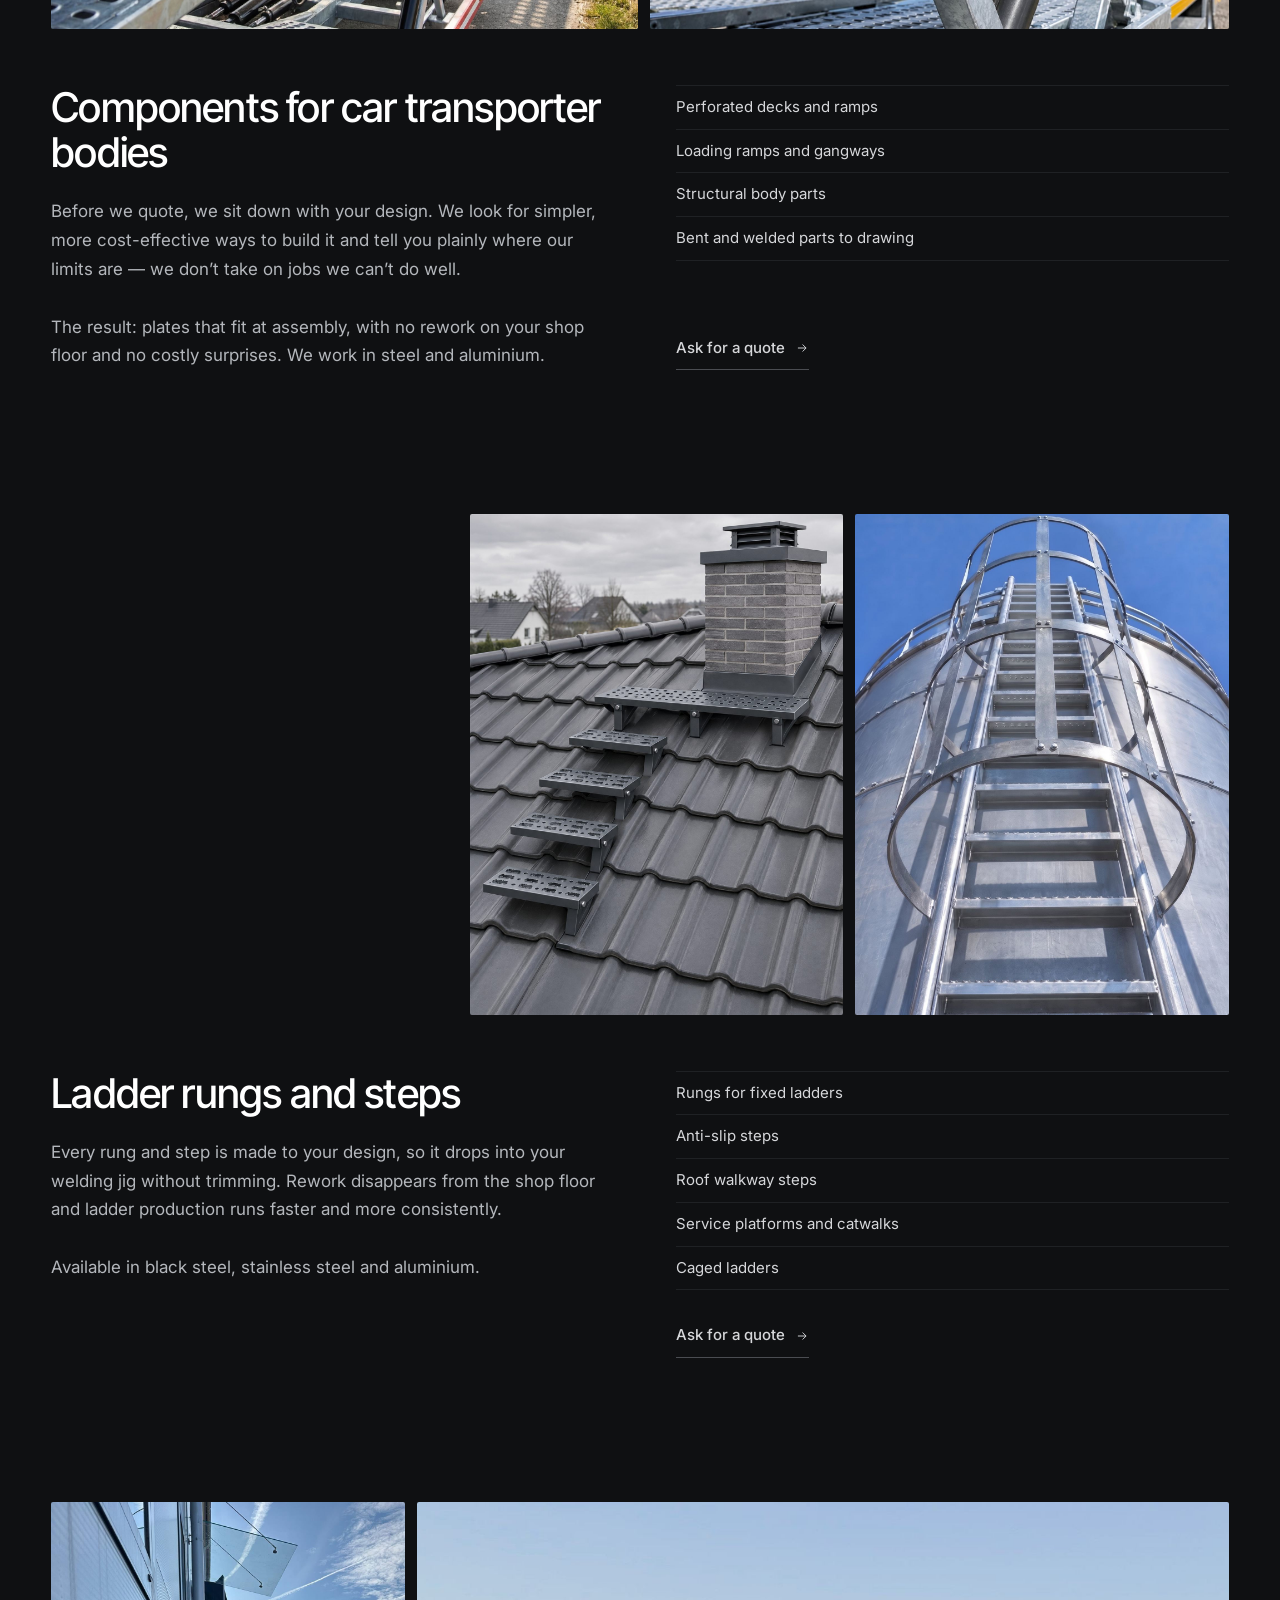
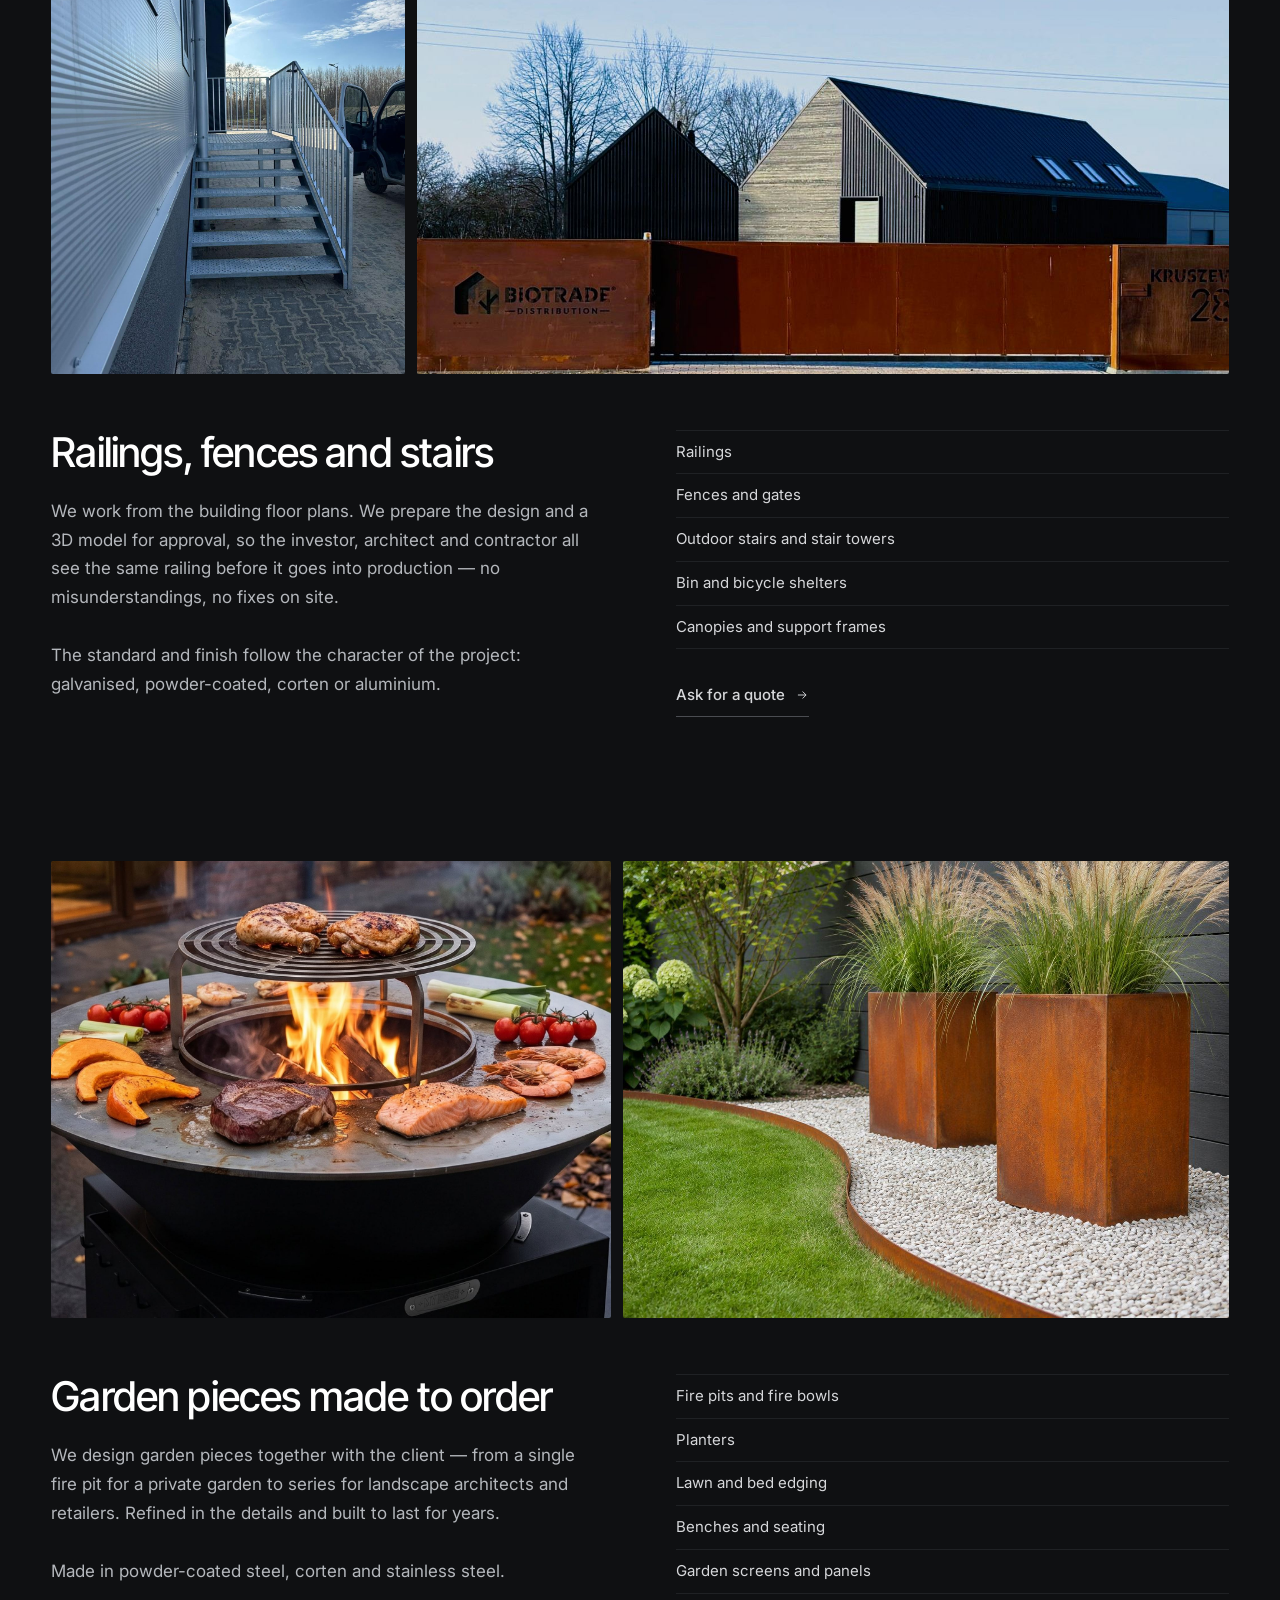
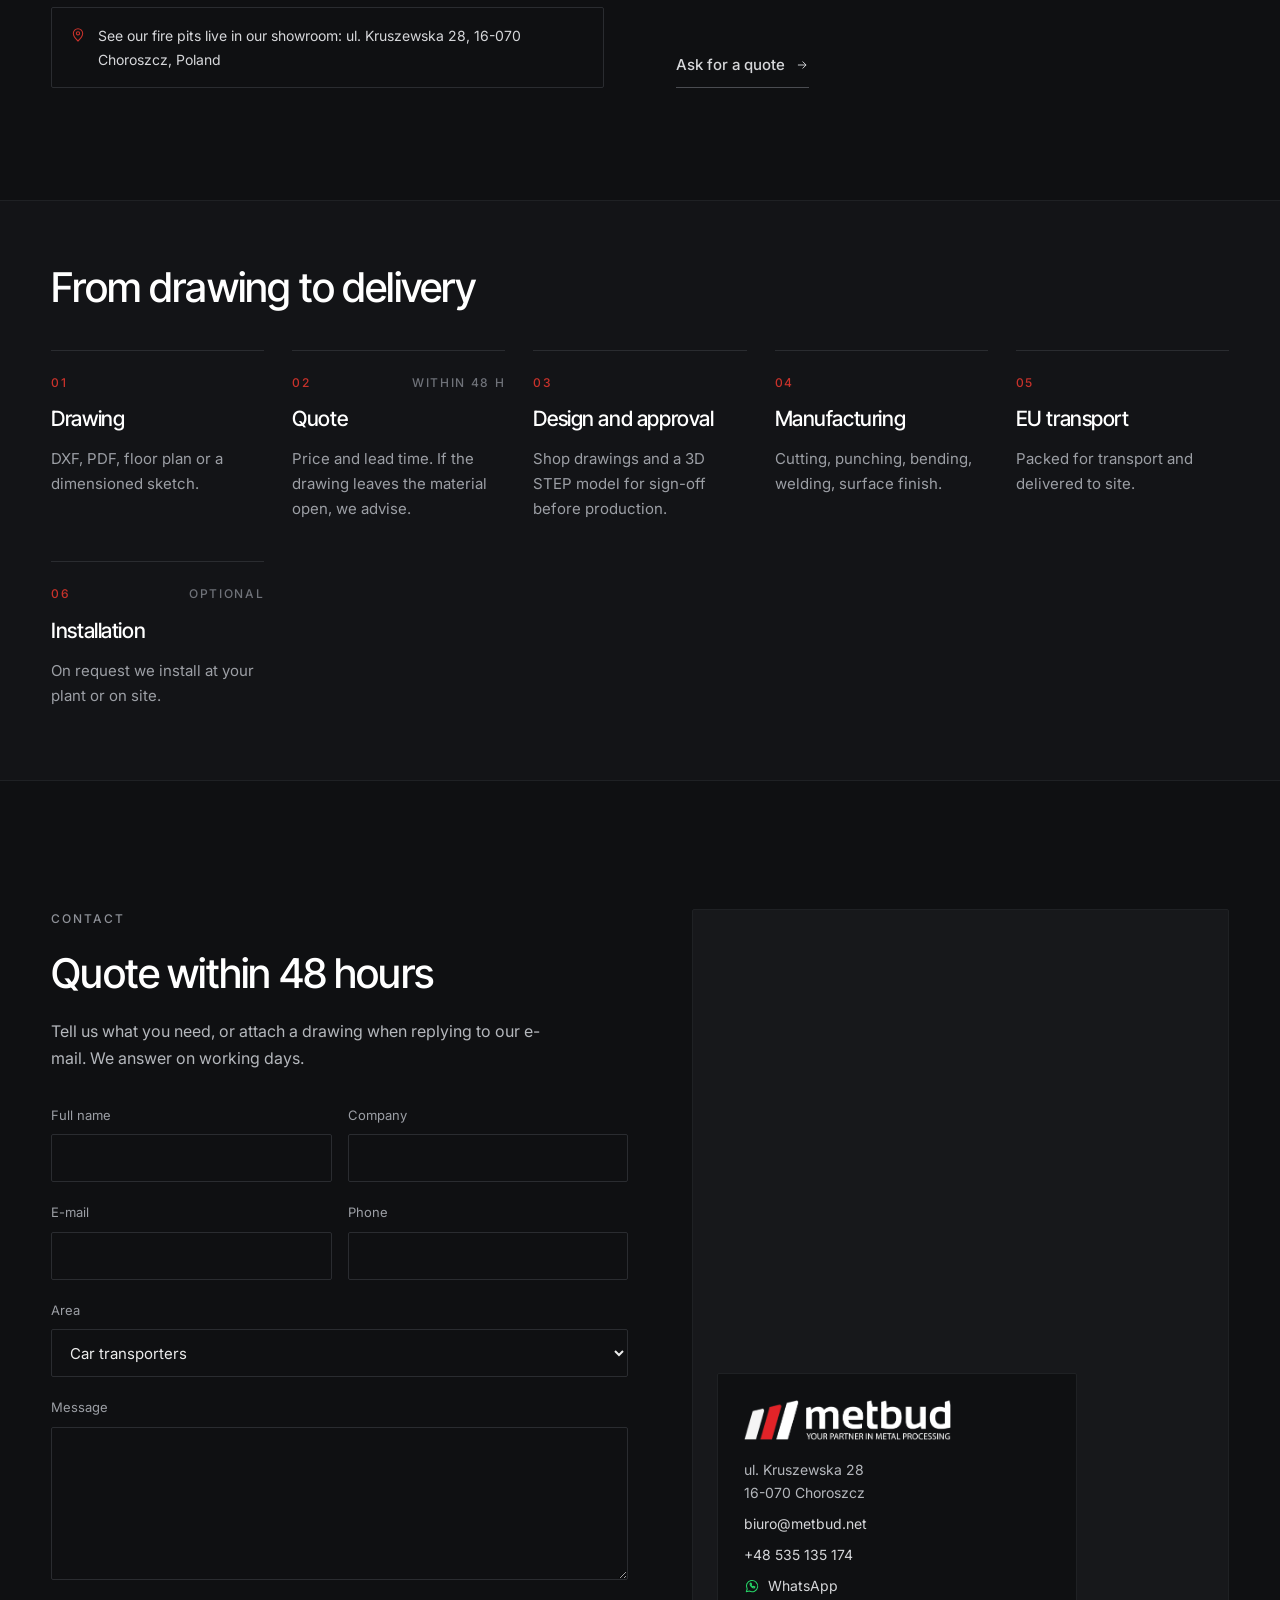
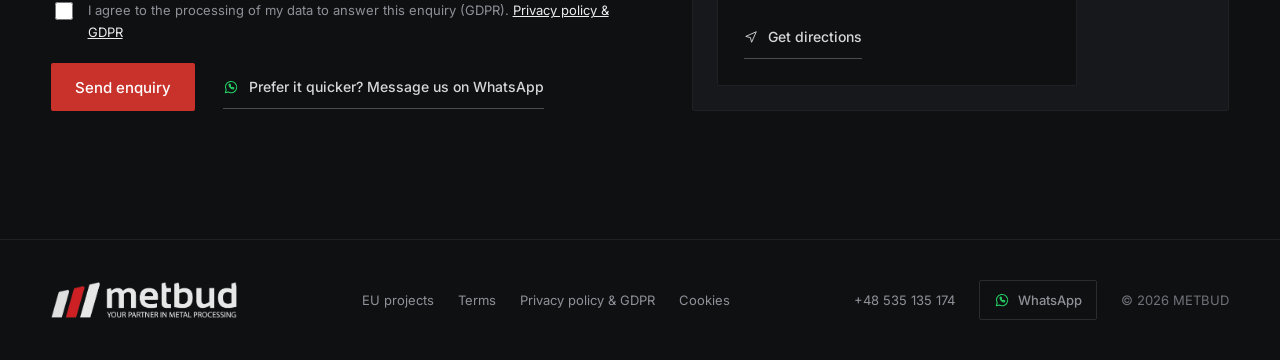
==== commit b748beba: "Naglowek: jeden przycisk Wycena 48h -> WhatsApp, menu bez zawijania Co-Authored-By: Claude Opus 5.5 " ====
--- a/index.html
+++ b/index.html
@@ -55,8 +55,7 @@
         <button type="button" data-lang="EN" aria-pressed="false">EN</button>
         <button type="button" data-lang="DE" aria-pressed="false">DE</button>
       </div>
-      <a href="https://wa.me/48535135174" target="_blank" rel="noopener" class="wa" aria-label="WhatsApp"><svg class="ico-wa" aria-hidden="true"><use href="#i-wa"/></svg><span>WhatsApp</span></a>
-      <a href="#kontakt" class="btn" data-i="cta">Wycena 48h</a>
+      <a href="https://wa.me/48535135174" target="_blank" rel="noopener" class="btn btn-wa" aria-label="Wycena 48h — WhatsApp"><svg class="ico-wa" viewBox="0 0 24 24" aria-hidden="true"><g fill="none" stroke="#FFFFFF" stroke-width="1.6" stroke-linejoin="round"><path d="M3.5 20.5l1.3-4A8.5 8.5 0 1 1 8 19.6z"/><path d="M9 8.6c0 3 3.4 6.4 6.4 6.4l1-1.5-2-1-1 1c-1-.4-2.6-2-3-3l1-1-1-2z"/></g></svg><span data-i="cta">Wycena 48h</span></a>
       <button type="button" class="burger" id="burger" aria-expanded="false" aria-controls="nav" aria-label="Menu">
         <svg width="18" height="18" viewBox="0 0 24 24" aria-hidden="true"><path d="M4 7h16M4 12h16M4 17h16" stroke="currentColor" stroke-width="1.6"/></svg>
       </button>
--- a/assets/site.css
+++ b/assets/site.css
@@ -34,8 +34,8 @@
 .hdr-logo picture{display:block}
 .hdr-logo img{display:block;height:42px;width:auto;max-width:none}
 .hdr .btn{white-space:nowrap}
-.nav-langs{display:none}
-.nav{display:flex;gap:30px;margin-left:36px;flex:1 1 auto;font-size:14px;font-weight:500}
+.nav .nav-langs{display:none}
+.nav{display:flex;gap:26px;margin-left:36px;white-space:nowrap;flex:1 1 auto;font-size:14px;font-weight:500}
 .nav a{color:#A9ACB2;text-decoration:none;transition:color .25s ease}
 .nav a:hover,.nav a.on{color:#fff}
 .langs{display:flex;gap:2px}
@@ -44,7 +44,7 @@
 .hdr-actions{display:flex;align-items:center;gap:10px}
 .hdr .btn{min-height:44px;padding:0 20px;font-size:14px}
 .burger{display:none;width:44px;height:44px;border:1px solid var(--line2);border-radius:2px;background:transparent;color:#fff;cursor:pointer;align-items:center;justify-content:center}
-@media (max-width:1100px){
+@media (max-width:1320px){
   .nav{display:none;position:absolute;top:100%;left:0;right:0;flex-direction:column;gap:0;margin:0;padding:8px var(--pad) 20px;background:var(--bg);border-bottom:1px solid var(--line)}
   .nav.open{display:flex}
   .nav a{padding:12px 0;border-bottom:1px solid var(--line);font-size:16px}
@@ -57,14 +57,12 @@
   .hdr-logo img{height:26px}
   .hdr-actions{gap:8px}
   .hdr-actions > .langs{display:none}
-  .nav-langs{display:flex;padding-top:12px}
+  .nav .nav-langs{display:flex;padding-top:12px}
   .nav-langs button{font-size:15px}
-  .hdr .wa{padding:0;width:44px;justify-content:center}
-  .hdr .wa span{display:none}
-  .hdr .btn{padding:0 14px;font-size:13px}
+  .hdr .btn{padding:0 14px;font-size:13px;gap:8px}
   html{scroll-padding-top:72px}
 }
-@media (max-width:360px){.hdr .btn{display:none}}
+@media (max-width:360px){.hdr .btn-wa span{display:none}.hdr .btn-wa{padding:0;width:44px;justify-content:center}}
 
 /* hero slider */
 .hero{position:relative;min-height:min(800px,92vh);overflow:hidden;display:flex;flex-direction:column;justify-content:flex-end}
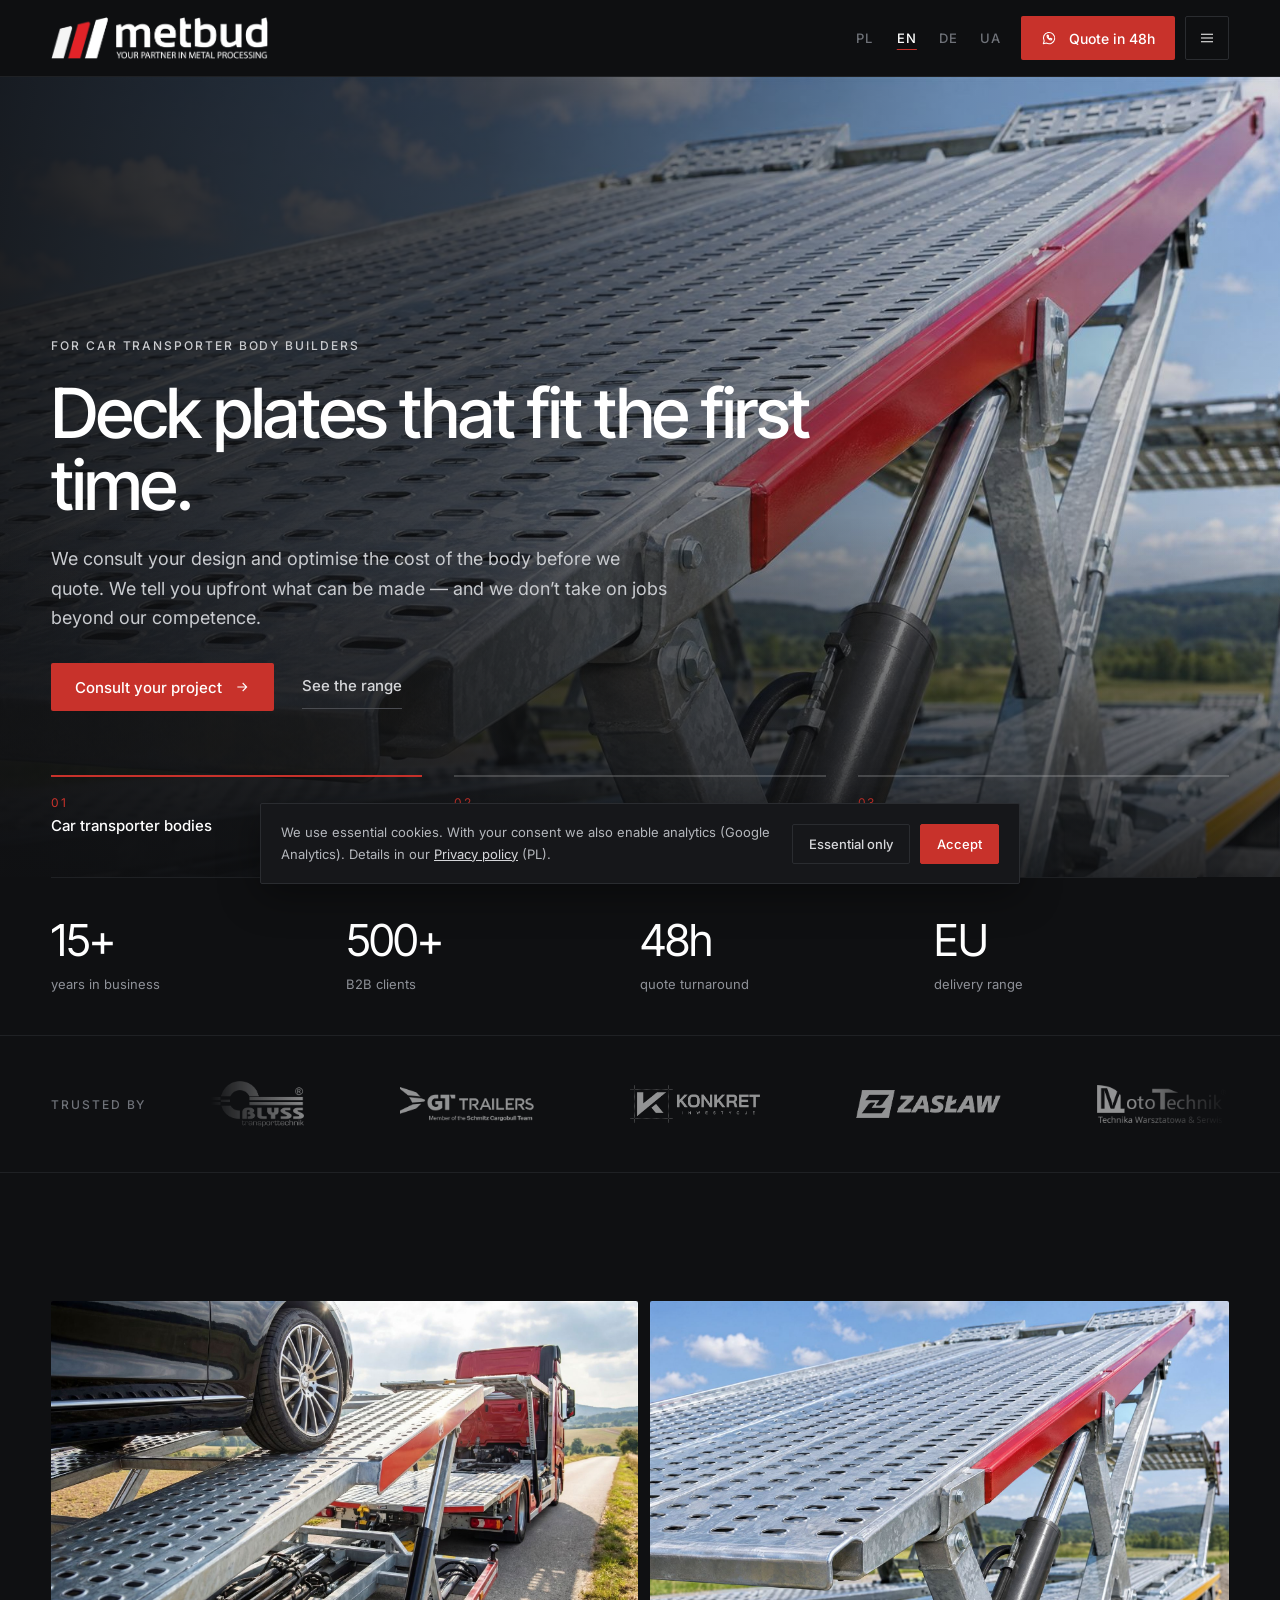
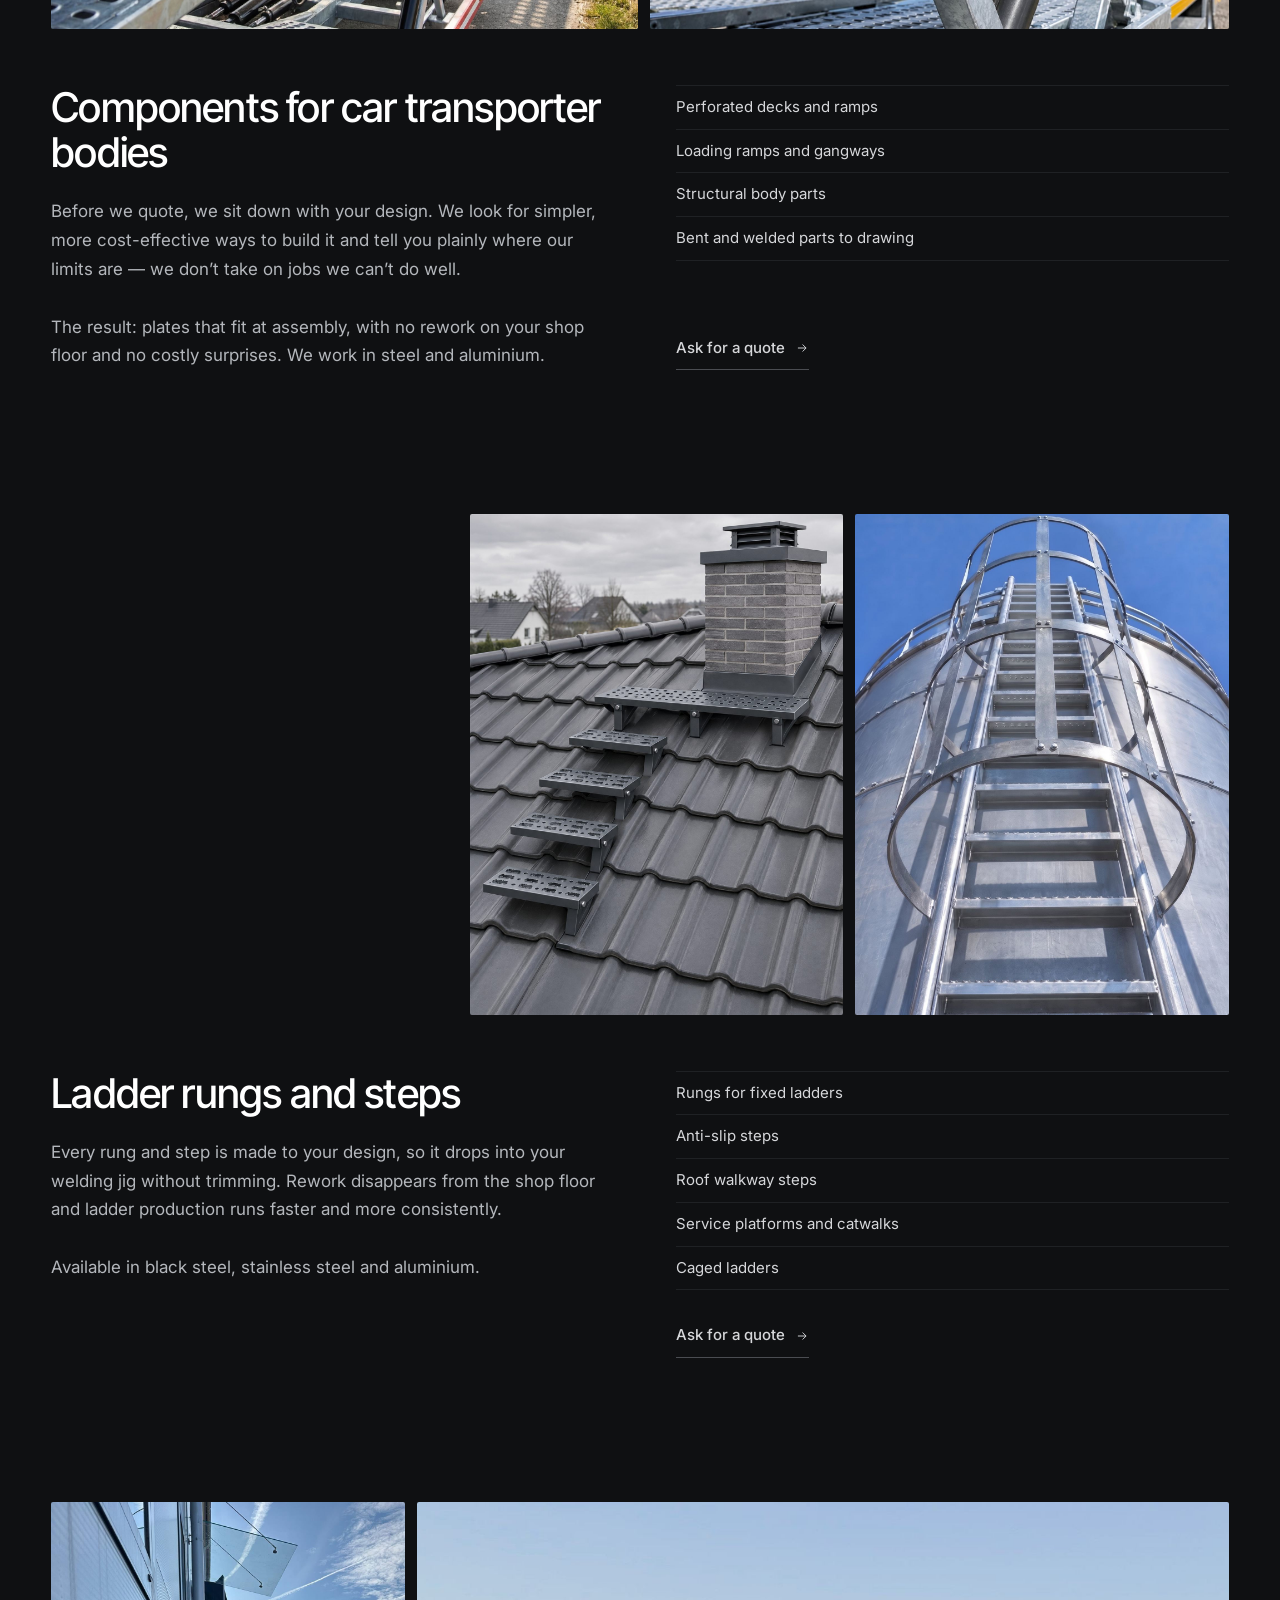
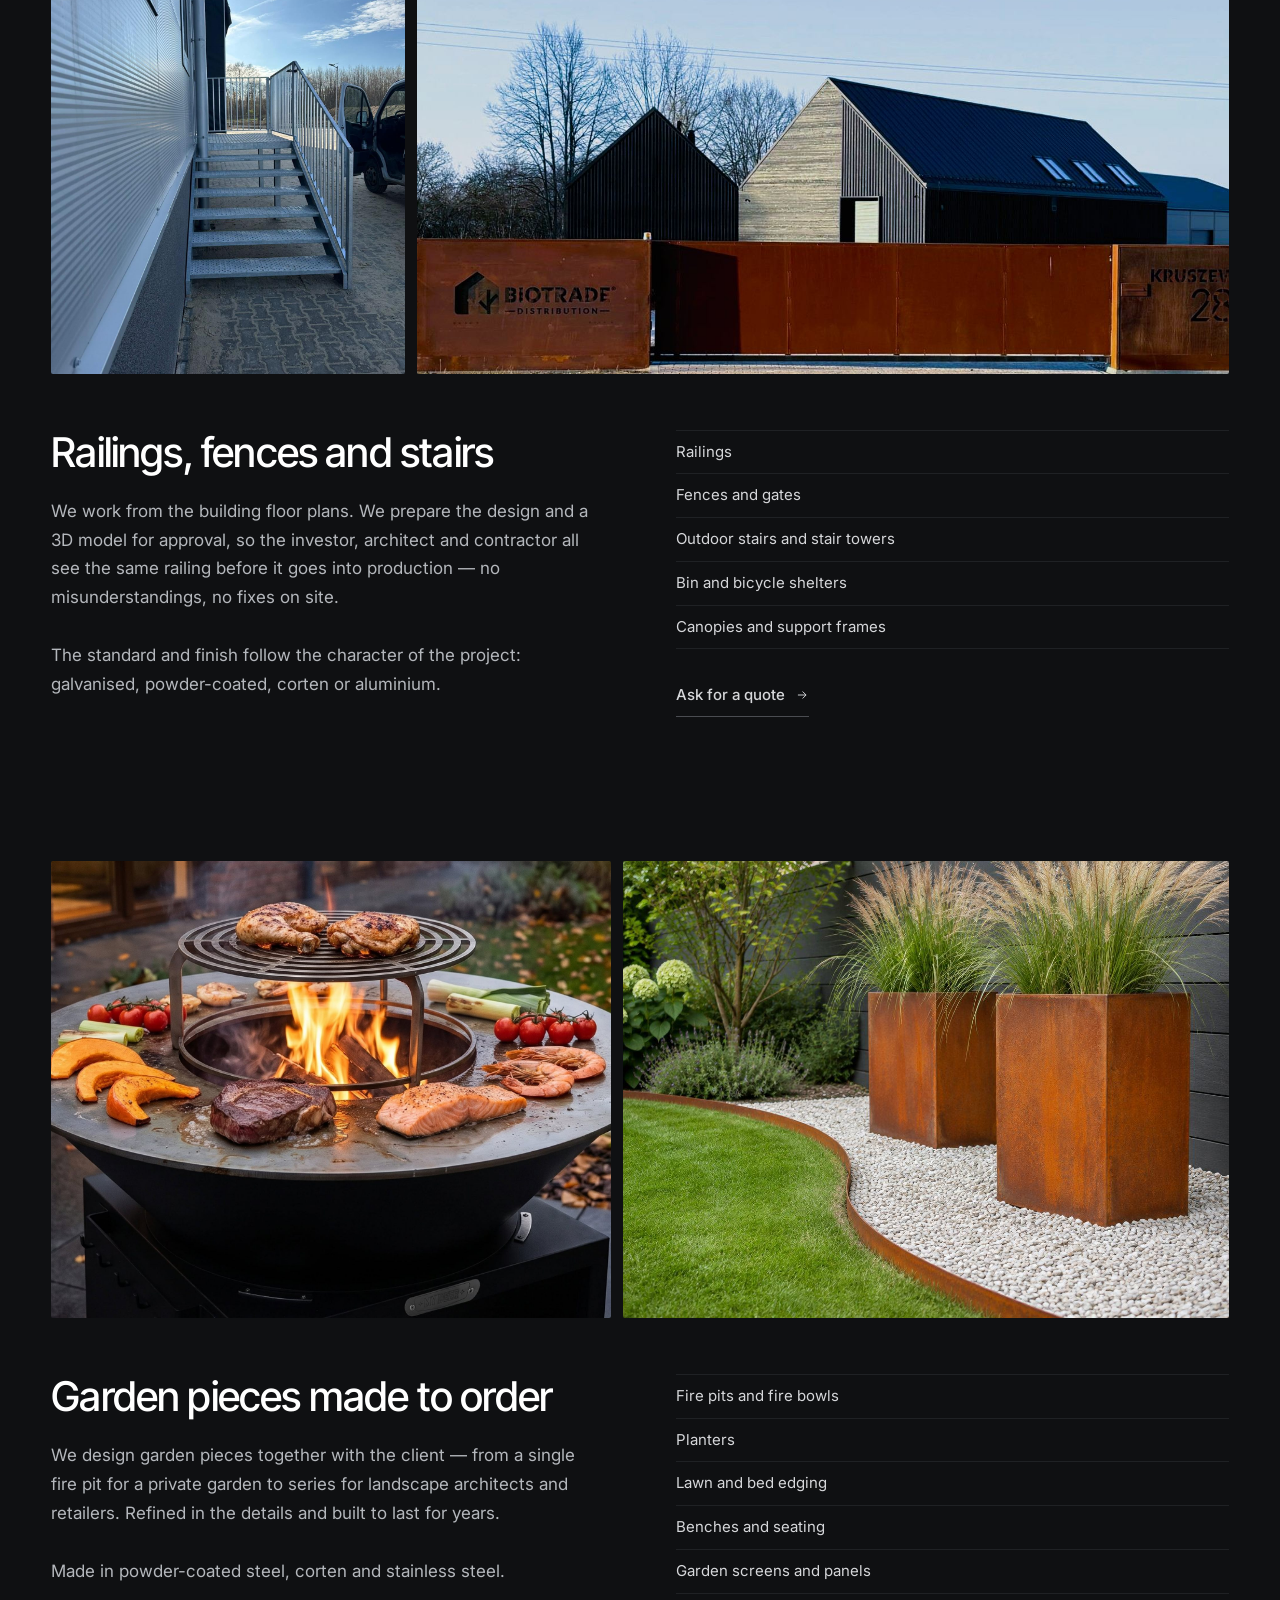
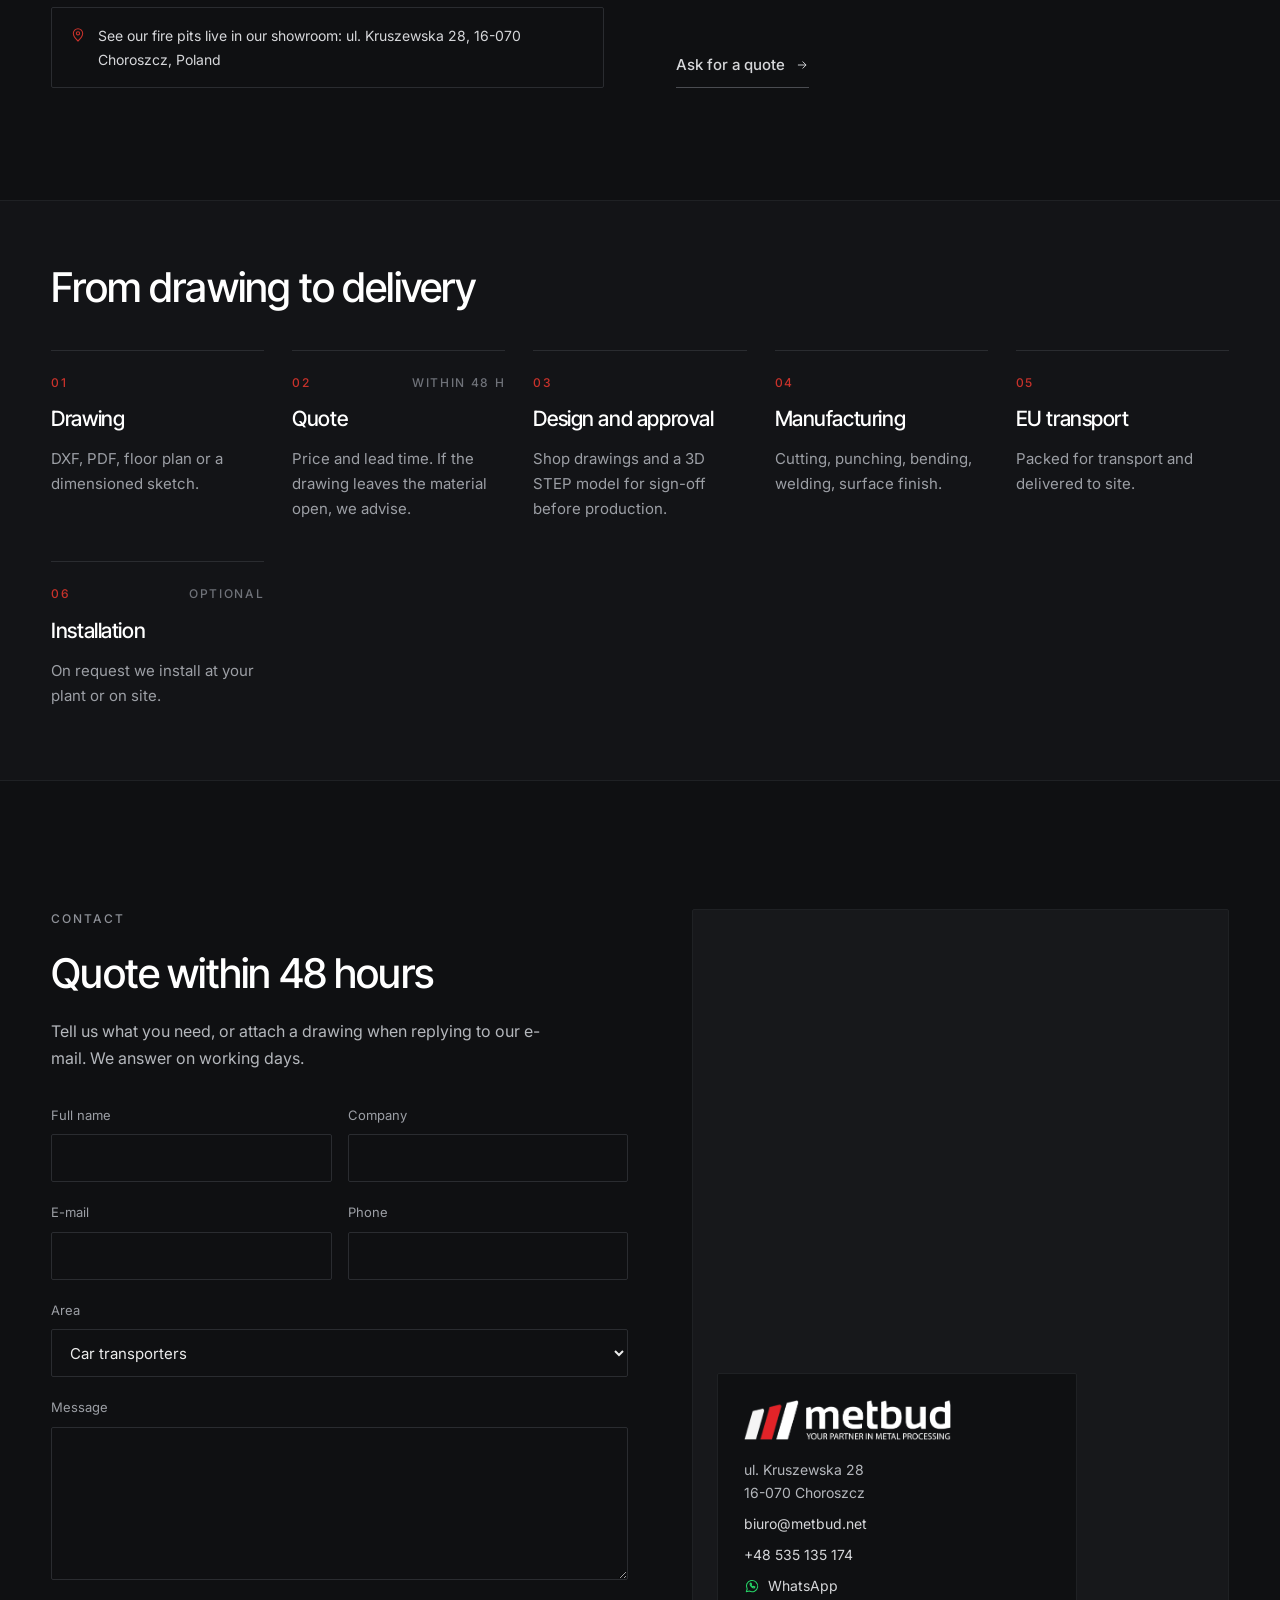
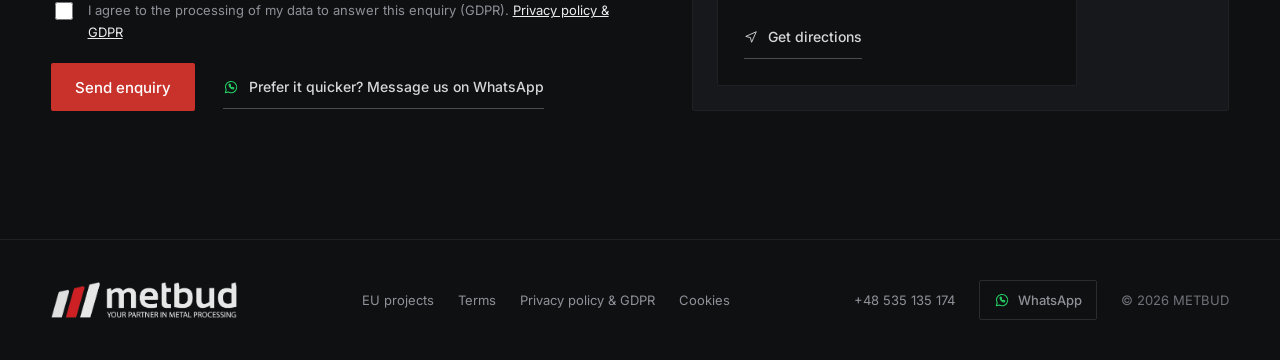
==== commit 2edef74e: "Dodaj jezyk ukrainski (UA) Co-Authored-By: Claude Opus 5.5 <noreply@anthropic.com>" ====
--- a/index.html
+++ b/index.html
@@ -47,6 +47,7 @@
         <button type="button" data-lang="PL" aria-pressed="true">PL</button>
         <button type="button" data-lang="EN" aria-pressed="false">EN</button>
         <button type="button" data-lang="DE" aria-pressed="false">DE</button>
+        <button type="button" data-lang="UA" aria-pressed="false">UA</button>
       </div>
     </nav>
     <div class="hdr-actions">
@@ -54,6 +55,7 @@
         <button type="button" data-lang="PL" aria-pressed="true">PL</button>
         <button type="button" data-lang="EN" aria-pressed="false">EN</button>
         <button type="button" data-lang="DE" aria-pressed="false">DE</button>
+        <button type="button" data-lang="UA" aria-pressed="false">UA</button>
       </div>
       <a href="https://wa.me/48535135174" target="_blank" rel="noopener" class="btn btn-wa" aria-label="Wycena 48h — WhatsApp"><svg class="ico-wa" viewBox="0 0 24 24" aria-hidden="true"><g fill="none" stroke="#FFFFFF" stroke-width="1.6" stroke-linejoin="round"><path d="M3.5 20.5l1.3-4A8.5 8.5 0 1 1 8 19.6z"/><path d="M9 8.6c0 3 3.4 6.4 6.4 6.4l1-1.5-2-1-1 1c-1-.4-2.6-2-3-3l1-1-1-2z"/></g></svg><span data-i="cta">Wycena 48h</span></a>
       <button type="button" class="burger" id="burger" aria-expanded="false" aria-controls="nav" aria-label="Menu">
@@ -316,11 +318,12 @@
 var MSG = {
   PL:{sending:'Wysyłanie…', ok:'✓ Wysłano — odezwiemy się w ciągu 48 h', err:'Błąd — napisz na biuro@metbud.net', req:'Uzupełnij wymagane pola i zaznacz zgodę.', ck:'Używamy niezbędnych plików cookies. Za Twoją zgodą włączymy też analitykę (Google Analytics). Szczegóły w <a href="polityka-prywatnosci/#cookies">Polityce prywatności</a>.', ckNo:'Tylko niezbędne', ckYes:'Akceptuję'},
   EN:{sending:'Sending…', ok:'✓ Sent — we will reply within 48 h', err:'Error — please email biuro@metbud.net', req:'Please fill in the required fields and tick the consent.', ck:'We use essential cookies. With your consent we also enable analytics (Google Analytics). Details in our <a href="polityka-prywatnosci/#cookies">Privacy policy</a> (PL).', ckNo:'Essential only', ckYes:'Accept'},
+  UA:{sending:'Надсилання…', ok:'✓ Надіслано — відповімо протягом 48 год', err:'Помилка — напишіть на biuro@metbud.net', req:'Заповніть обов’язкові поля та позначте згоду.', ck:'Ми використовуємо необхідні файли cookie. За вашою згодою вмикаємо також аналітику (Google Analytics). Деталі в <a href="polityka-prywatnosci/#cookies">Політиці конфіденційності</a> (PL).', ckNo:'Лише необхідні', ckYes:'Прийняти'},
   DE:{sending:'Wird gesendet…', ok:'✓ Gesendet — Antwort innerhalb von 48 h', err:'Fehler — bitte an biuro@metbud.net schreiben', req:'Bitte Pflichtfelder ausfüllen und Einwilligung bestätigen.', ck:'Wir verwenden notwendige Cookies. Mit Ihrer Einwilligung aktivieren wir auch Analysen (Google Analytics). Details in der <a href="polityka-prywatnosci/#cookies">Datenschutzerklärung</a> (PL).', ckNo:'Nur notwendige', ckYes:'Akzeptieren'}
 };
 function setLang(l){
   if (!T[l]) l = 'PL'; LANG = l; var t = T[l];
-  document.documentElement.lang = l.toLowerCase();
+  document.documentElement.lang = l === 'UA' ? 'uk' : l.toLowerCase();
   document.querySelectorAll('[data-i]').forEach(function(el){ var v = get(t, el.getAttribute('data-i')); if (v != null) el.textContent = v; });
   document.querySelectorAll('[data-i-alt]').forEach(function(el){ var v = get(t, el.getAttribute('data-i-alt')); if (v != null) el.alt = v; });
   document.querySelectorAll('[data-list]').forEach(function(ul){ var arr = get(t, ul.getAttribute('data-list')); if (!arr) return;
@@ -331,7 +334,7 @@
 }
 document.querySelectorAll('.langs button').forEach(function(b){ b.addEventListener('click', function(){ setLang(b.dataset.lang); }); });
 (function(){ var l = null; try { l = localStorage.getItem('metbud_lang'); } catch(e){}
-  if (!l) { var n = (navigator.language || 'pl').slice(0,2).toUpperCase(); l = n === 'DE' ? 'DE' : (n === 'PL' ? 'PL' : 'EN'); }
+  if (!l) { var n = (navigator.language || 'pl').slice(0,2).toUpperCase(); l = n === 'DE' ? 'DE' : (n === 'PL' ? 'PL' : (n === 'UK' ? 'UA' : 'EN')); }
   if (l !== 'PL') setLang(l); })();
 
 /* ── Slider USP ────────────────────────────────── */
